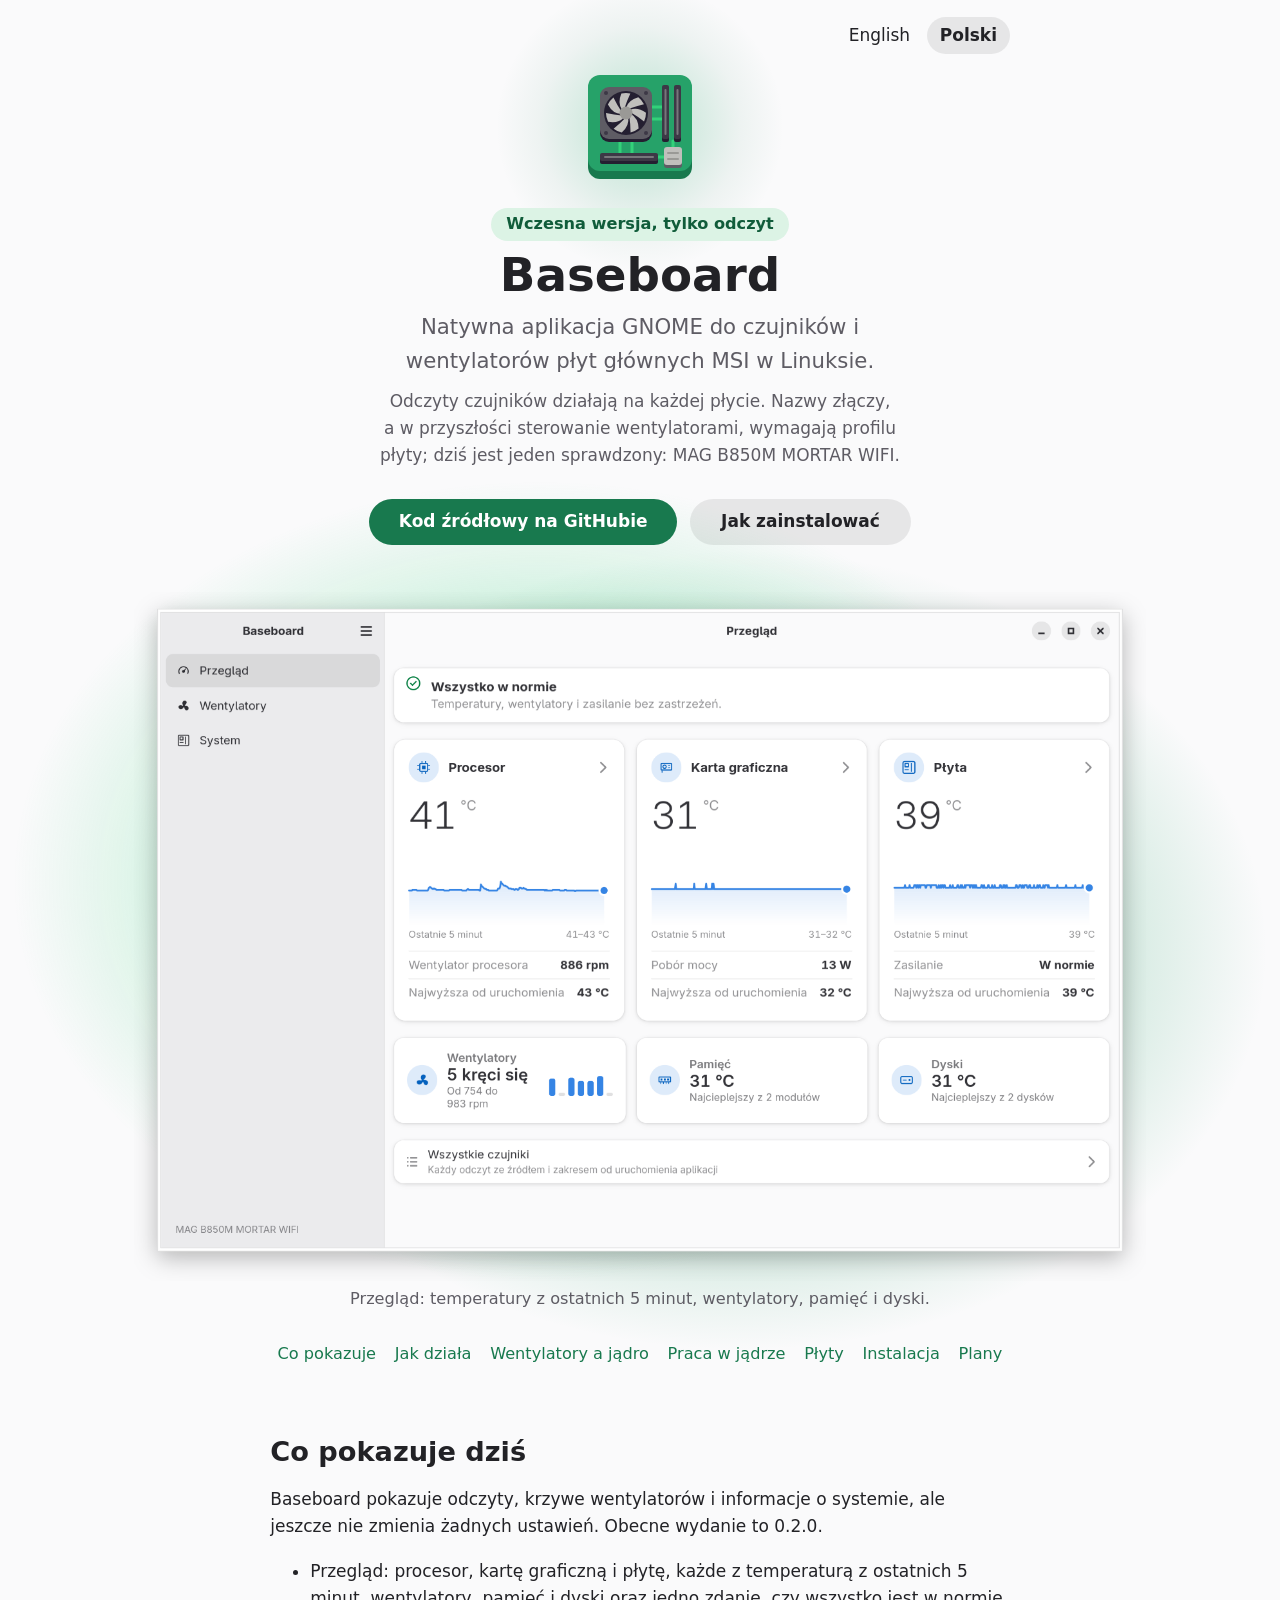
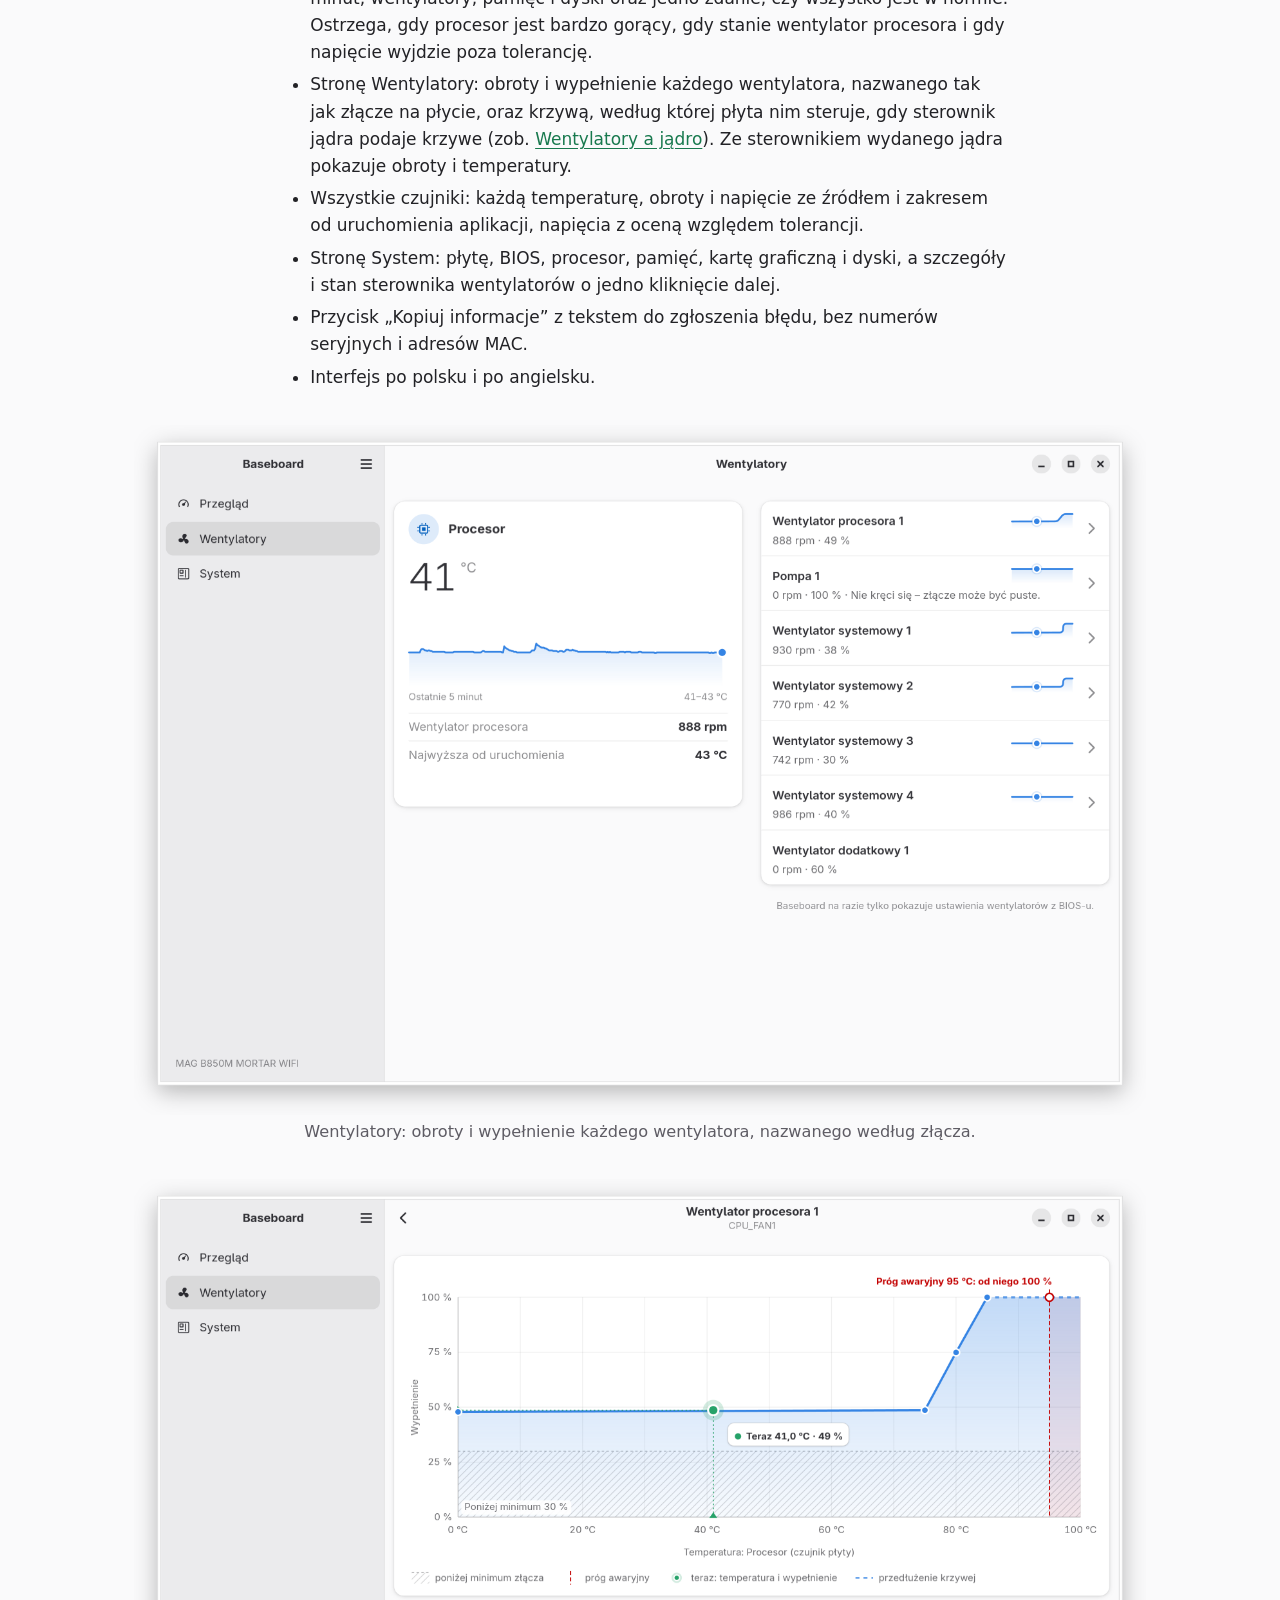
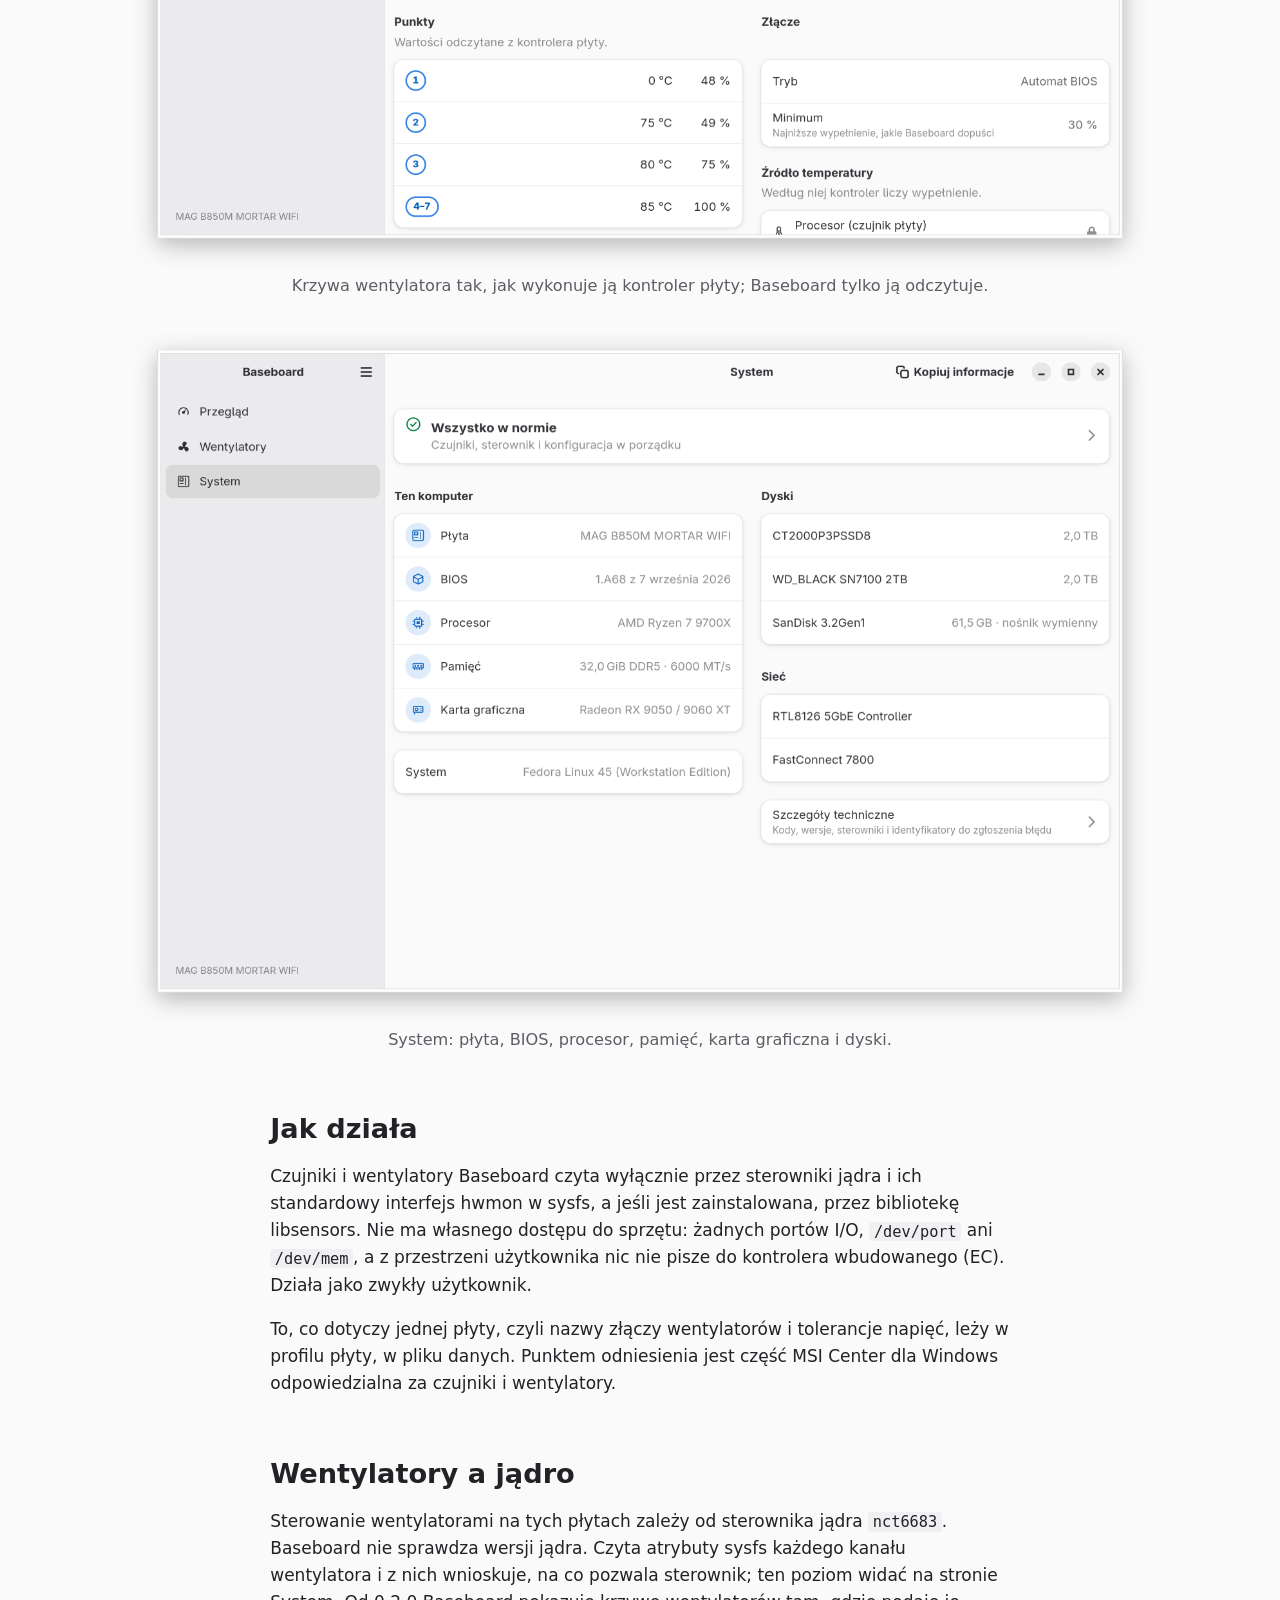
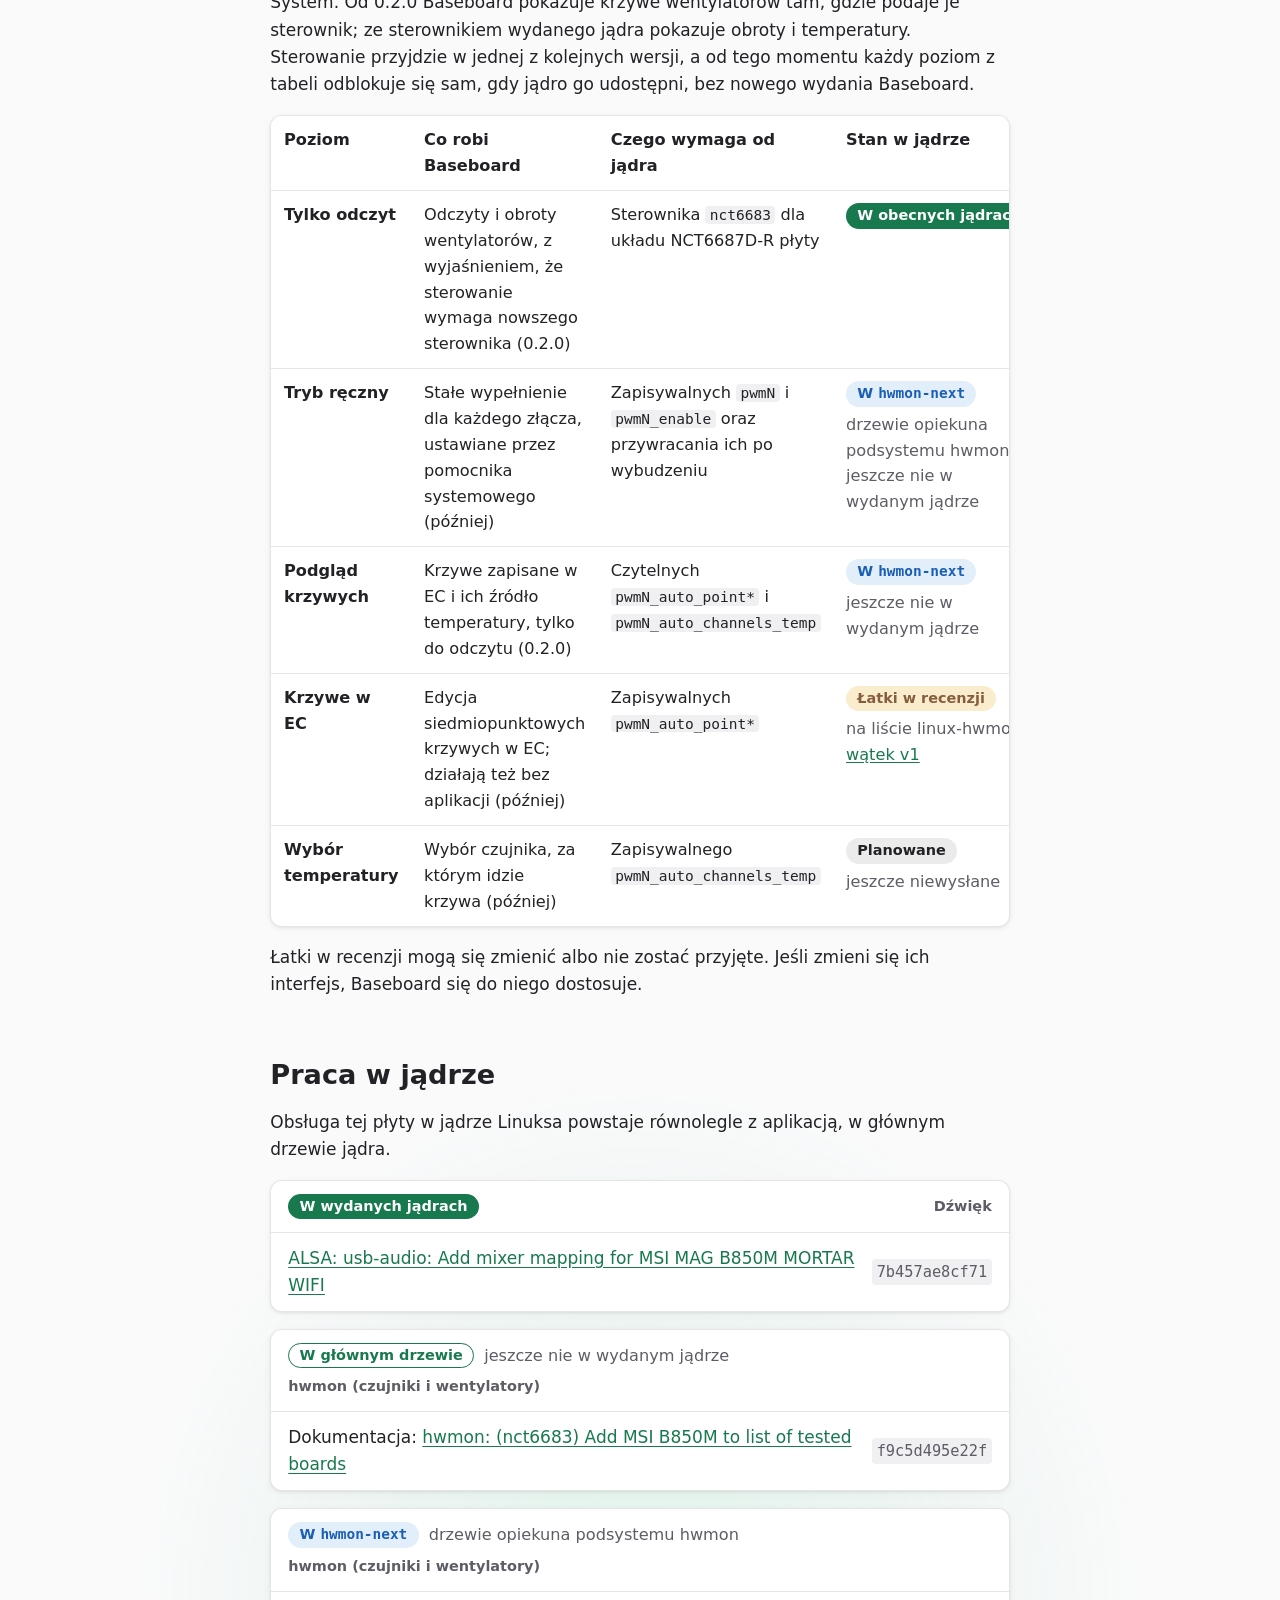
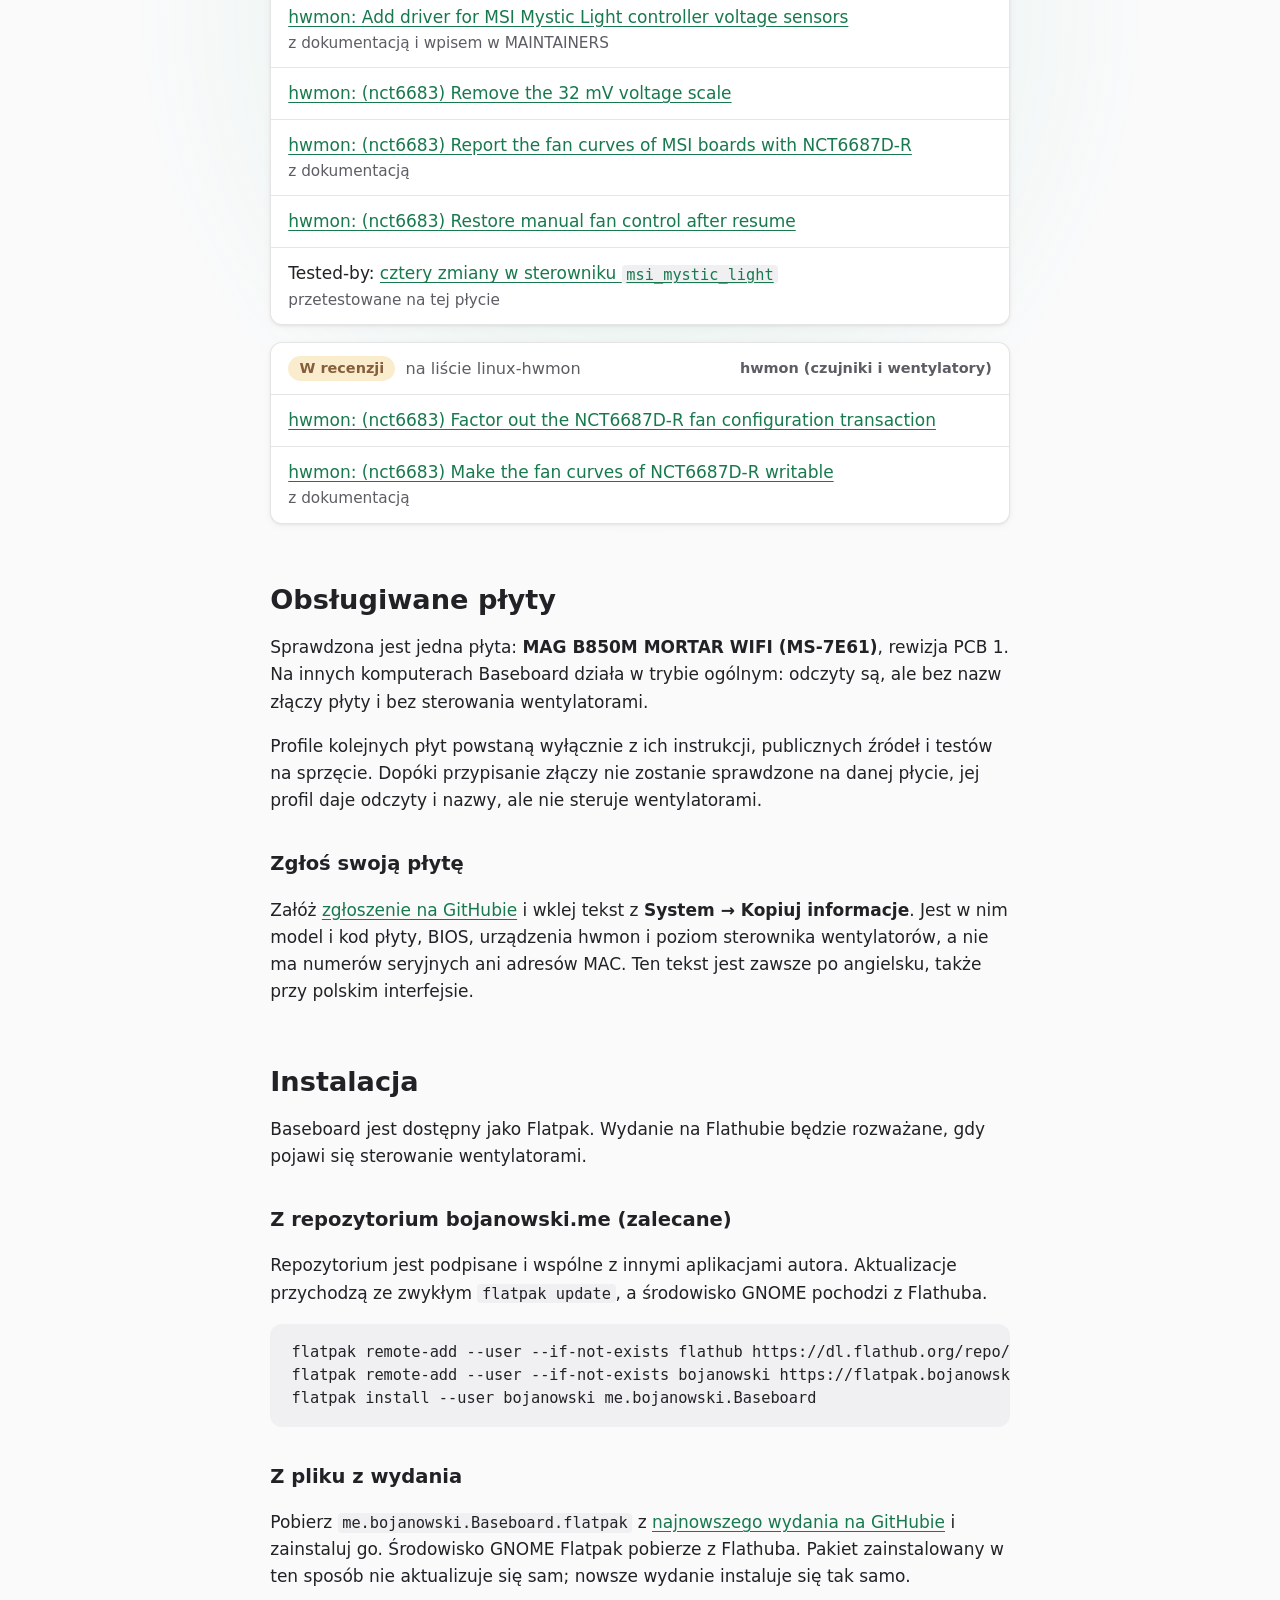
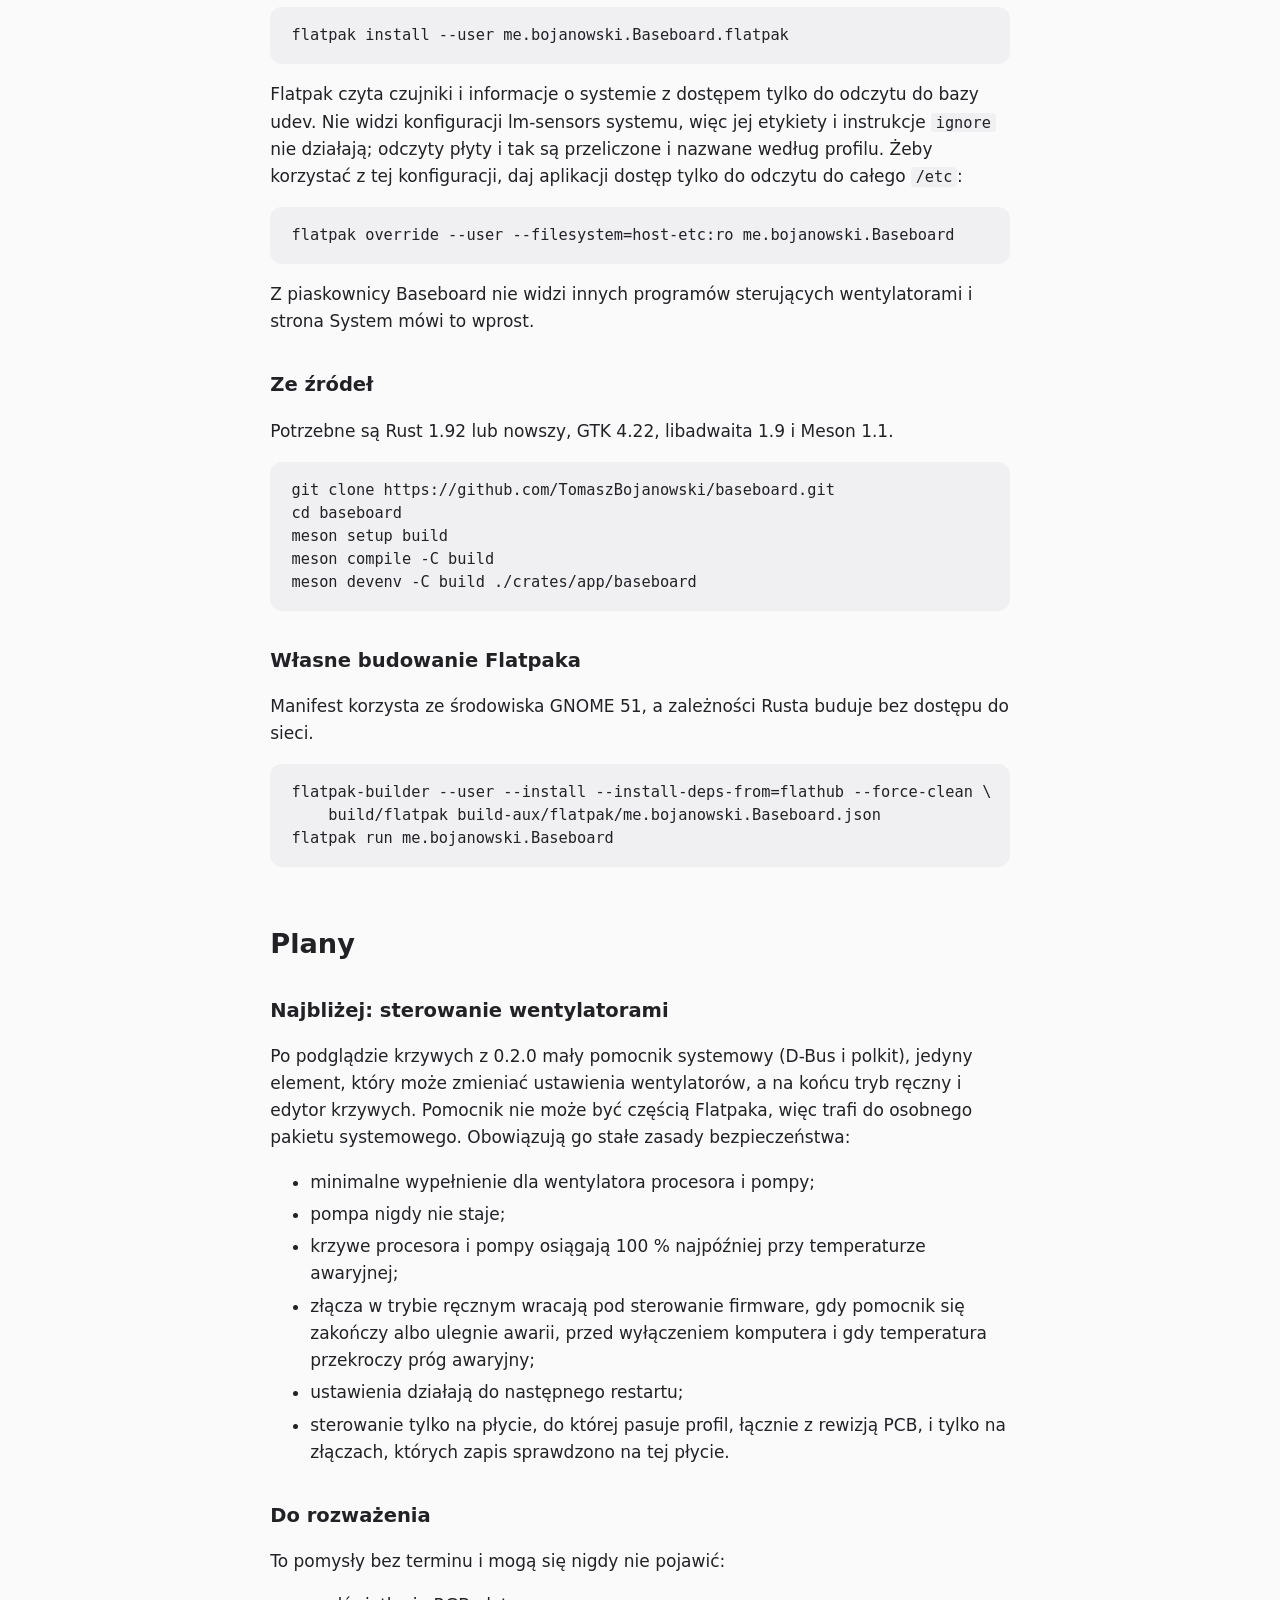
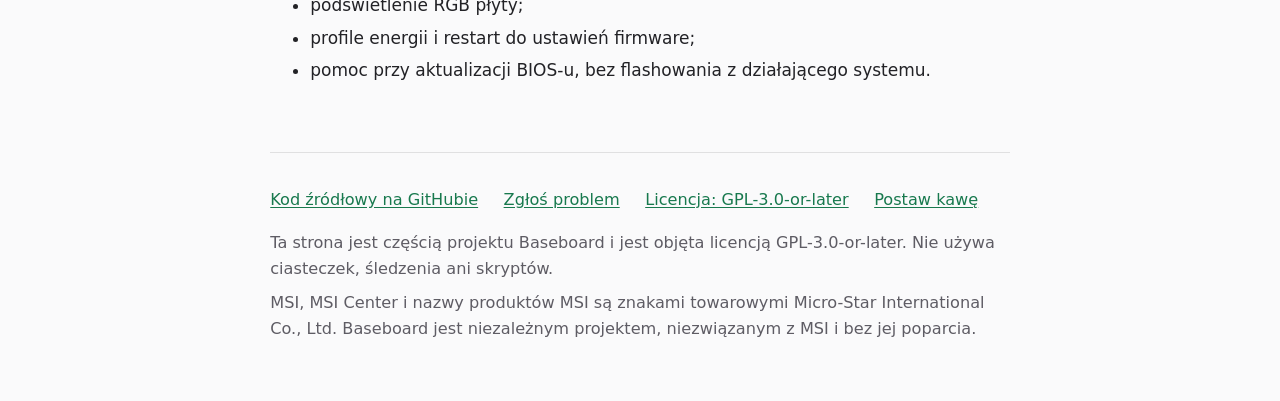
==== website/pl/index.html @ 975456ac "Add the screenshots of 0.2.0 and describe 0.2.0 on the website The screenshots of 0.2.0 (D70) are of" ====
<!DOCTYPE html>
<!-- SPDX-License-Identifier: GPL-3.0-or-later -->
<html lang="pl">
<head>
<meta charset="utf-8">
<meta name="viewport" content="width=device-width, initial-scale=1">
<title>Baseboard: czujniki i wentylatory płyt głównych MSI w Linuksie</title>
<meta name="description" content="Natywna aplikacja GNOME do czujników i wentylatorów płyt głównych MSI w Linuksie. Wczesna wersja, tylko odczyt.">
<meta property="og:type" content="website">
<meta property="og:url" content="https://baseboard.bojanowski.me/pl/">
<meta property="og:title" content="Baseboard: czujniki i wentylatory płyt głównych MSI w Linuksie">
<meta property="og:description" content="Natywna aplikacja GNOME do czujników i wentylatorów płyt głównych MSI w Linuksie. Wczesna wersja, tylko odczyt.">
<meta property="og:image" content="https://baseboard.bojanowski.me/screenshots/0.2.0/overview-pl.png">
<meta property="og:image:width" content="1572">
<meta property="og:image:height" content="1072">
<meta property="og:image:alt" content="Strona Przegląd: na górze „Wszystko w normie”; karty procesora, karty graficznej i płyty, każda z temperaturą, linią ostatnich 5 minut i najwyższą wartością od uruchomienia; kafelki wentylatorów, pamięci i dysków.">
<meta property="og:locale" content="pl_PL">
<meta property="og:locale:alternate" content="en_US">
<meta name="color-scheme" content="light dark">
<meta name="theme-color" content="#fafafb" media="(prefers-color-scheme: light)">
<meta name="theme-color" content="#222226" media="(prefers-color-scheme: dark)">
<link rel="canonical" href="https://baseboard.bojanowski.me/pl/">
<link rel="alternate" hreflang="en" href="https://baseboard.bojanowski.me/">
<link rel="alternate" hreflang="pl" href="https://baseboard.bojanowski.me/pl/">
<link rel="alternate" hreflang="x-default" href="https://baseboard.bojanowski.me/">
<link rel="icon" href="../icon.svg" type="image/svg+xml">
<link rel="stylesheet" href="../style.css">
</head>
<body>
<a class="skip" href="#main">Przejdź do treści</a>

<header class="hero">
<div class="wrap">
<div class="top">
<nav class="lang" aria-label="Język">
<a href="../" hreflang="en" lang="en">English</a>
<a href="./" hreflang="pl" lang="pl" aria-current="page">Polski</a>
</nav>
</div>
<div class="intro">
<div class="icon"><img src="../icon.svg" alt="" width="128" height="128"></div>
<p class="badge">Wczesna wersja, tylko odczyt</p>
<h1>Baseboard</h1>
<p class="lead">Natywna aplikacja GNOME do czujników i wentylatorów płyt głównych MSI w Linuksie.</p>
<p class="lead-note">Odczyty czujników działają na każdej płycie. Nazwy złączy, a w przyszłości sterowanie wentylatorami, wymagają profilu płyty; dziś jest jeden sprawdzony: MAG B850M MORTAR WIFI.</p>
<div class="actions">
<a class="button primary" href="https://github.com/TomaszBojanowski/baseboard" hreflang="en">Kod źródłowy na GitHubie</a>
<a class="button" href="#instalacja">Jak zainstalować</a>
</div>
</div>
</div>

<figure class="shot">
<picture>
<source srcset="../screenshots/0.2.0/overview-dark-pl.png" media="(prefers-color-scheme: dark)">
<img src="../screenshots/0.2.0/overview-pl.png" width="1572" height="1072" alt="Strona Przegląd: na górze „Wszystko w normie”; karty procesora, karty graficznej i płyty, każda z temperaturą, linią ostatnich 5 minut i najwyższą wartością od uruchomienia; kafelki wentylatorów, pamięci i dysków oraz wiersz, który otwiera wszystkie czujniki.">
</picture>
<figcaption>Przegląd: temperatury z ostatnich 5 minut, wentylatory, pamięć i dyski.</figcaption>
</figure>

<div class="wrap">
<nav class="toc" aria-label="Spis treści">
<ul>
<li><a href="#dzis">Co pokazuje</a></li>
<li><a href="#jak">Jak działa</a></li>
<li><a href="#jadro">Wentylatory a jądro</a></li>
<li><a href="#praca-w-jadrze">Praca w jądrze</a></li>
<li><a href="#plyty">Płyty</a></li>
<li><a href="#instalacja">Instalacja</a></li>
<li><a href="#plany">Plany</a></li>
</ul>
</nav>
</div>
</header>

<div class="wrap">
<main id="main">
<section id="dzis" aria-labelledby="dzis-tytul">
<h2 id="dzis-tytul">Co pokazuje dziś</h2>
<p>Baseboard pokazuje odczyty, krzywe wentylatorów i informacje o systemie, ale jeszcze nie zmienia żadnych ustawień. Obecne wydanie to 0.2.0.</p>
<ul>
<li>Przegląd: procesor, kartę graficzną i płytę, każde z temperaturą z ostatnich 5 minut, wentylatory, pamięć i dyski oraz jedno zdanie, czy wszystko jest w normie. Ostrzega, gdy procesor jest bardzo gorący, gdy stanie wentylator procesora i gdy napięcie wyjdzie poza tolerancję.</li>
<li>Stronę Wentylatory: obroty i wypełnienie każdego wentylatora, nazwanego tak jak złącze na płycie, oraz krzywą, według której płyta nim steruje, gdy sterownik jądra podaje krzywe (zob. <a href="#jadro">Wentylatory a jądro</a>). Ze sterownikiem wydanego jądra pokazuje obroty i temperatury.</li>
<li>Wszystkie czujniki: każdą temperaturę, obroty i napięcie ze źródłem i zakresem od uruchomienia aplikacji, napięcia z oceną względem tolerancji.</li>
<li>Stronę System: płytę, BIOS, procesor, pamięć, kartę graficzną i dyski, a szczegóły i stan sterownika wentylatorów o jedno kliknięcie dalej.</li>
<li>Przycisk „Kopiuj informacje” z tekstem do zgłoszenia błędu, bez numerów seryjnych i adresów MAC.</li>
<li>Interfejs po polsku i po angielsku.</li>
</ul>

<figure class="wide">
<picture>
<source srcset="../screenshots/0.2.0/fans-dark-pl.png" media="(prefers-color-scheme: dark)">
<img src="../screenshots/0.2.0/fans-pl.png" width="1572" height="1072" loading="lazy" alt="Strona Wentylatory: karta procesora z temperaturą i obrotami wentylatora procesora oraz lista wentylatorów nazwanych według złączy, z obrotami, wypełnieniem i małą krzywą tam, gdzie sterownik ją podaje.">
</picture>
<figcaption>Wentylatory: obroty i wypełnienie każdego wentylatora, nazwanego według złącza.</figcaption>
</figure>

<figure class="wide">
<picture>
<source srcset="../screenshots/0.2.0/fan-curve-dark-pl.png" media="(prefers-color-scheme: dark)">
<img src="../screenshots/0.2.0/fan-curve-pl.png" width="1572" height="1072" loading="lazy" alt="Krzywa wentylatora procesora: wypełnienie w zależności od temperatury procesora mierzonej przez płytę, z punktem, w którym wentylator pracuje teraz, progiem awaryjnym i punktami krzywej odczytanymi z kontrolera płyty.">
</picture>
<figcaption>Krzywa wentylatora tak, jak wykonuje ją kontroler płyty; Baseboard tylko ją odczytuje.</figcaption>
</figure>

<figure class="wide">
<picture>
<source srcset="../screenshots/0.2.0/system-dark-pl.png" media="(prefers-color-scheme: dark)">
<img src="../screenshots/0.2.0/system-pl.png" width="1572" height="1072" loading="lazy" alt="Strona System: na górze „Wszystko w normie”; płyta, BIOS z datą, procesor, pamięć i karta graficzna; dyski i karty sieciowe; system operacyjny oraz wiersz, który otwiera szczegóły techniczne.">
</picture>
<figcaption>System: płyta, BIOS, procesor, pamięć, karta graficzna i dyski.</figcaption>
</figure>
</section>

<section id="jak" aria-labelledby="jak-tytul">
<h2 id="jak-tytul">Jak działa</h2>
<p>Czujniki i wentylatory Baseboard czyta wyłącznie przez sterowniki jądra i ich standardowy interfejs hwmon w sysfs, a jeśli jest zainstalowana, przez bibliotekę libsensors. Nie ma własnego dostępu do sprzętu: żadnych portów I/O, <code>/dev/port</code> ani <code>/dev/mem</code>, a z przestrzeni użytkownika nic nie pisze do kontrolera wbudowanego (EC). Działa jako zwykły użytkownik.</p>
<p>To, co dotyczy jednej płyty, czyli nazwy złączy wentylatorów i tolerancje napięć, leży w profilu płyty, w pliku danych. Punktem odniesienia jest część MSI Center dla Windows odpowiedzialna za czujniki i wentylatory.</p>
</section>

<section id="jadro" aria-labelledby="jadro-tytul">
<h2 id="jadro-tytul">Wentylatory a jądro</h2>
<p>Sterowanie wentylatorami na tych płytach zależy od sterownika jądra <code>nct6683</code>. Baseboard nie sprawdza wersji jądra. Czyta atrybuty sysfs każdego kanału wentylatora i z nich wnioskuje, na co pozwala sterownik; ten poziom widać na stronie System. Od 0.2.0 Baseboard pokazuje krzywe wentylatorów tam, gdzie podaje je sterownik; ze sterownikiem wydanego jądra pokazuje obroty i temperatury. Sterowanie przyjdzie w jednej z kolejnych wersji, a od tego momentu każdy poziom z tabeli odblokuje się sam, gdy jądro go udostępni, bez nowego wydania Baseboard.</p>
<div class="table">
<table>
<thead>
<tr><th scope="col">Poziom</th><th scope="col">Co robi Baseboard</th><th scope="col">Czego wymaga od jądra</th><th scope="col">Stan w jądrze</th></tr>
</thead>
<tbody>
<tr><th scope="row">Tylko odczyt</th><td data-label="Co robi Baseboard">Odczyty i obroty wentylatorów, z wyjaśnieniem, że sterowanie wymaga nowszego sterownika (0.2.0)</td><td data-label="Czego wymaga od jądra">Sterownika <code>nct6683</code> dla układu NCT6687D-R płyty</td><td data-label="Stan w jądrze"><span class="pill pill-released">W obecnych jądrach</span></td></tr>
<tr><th scope="row">Tryb ręczny</th><td data-label="Co robi Baseboard">Stałe wypełnienie dla każdego złącza, ustawiane przez pomocnika systemowego (później)</td><td data-label="Czego wymaga od jądra">Zapisywalnych <code>pwmN</code> i <code>pwmN_enable</code> oraz przywracania ich po wybudzeniu</td><td data-label="Stan w jądrze"><span class="pill pill-next">W <code>hwmon-next</code></span><span class="vh">,</span> <span class="state-note">drzewie opiekuna podsystemu hwmon; jeszcze nie w wydanym jądrze</span></td></tr>
<tr><th scope="row">Podgląd krzywych</th><td data-label="Co robi Baseboard">Krzywe zapisane w EC i ich źródło temperatury, tylko do odczytu (0.2.0)</td><td data-label="Czego wymaga od jądra">Czytelnych <code>pwmN_auto_point*</code> i <code>pwmN_auto_channels_temp</code></td><td data-label="Stan w jądrze"><span class="pill pill-next">W <code>hwmon-next</code></span><span class="vh">;</span> <span class="state-note">jeszcze nie w wydanym jądrze</span></td></tr>
<tr><th scope="row">Krzywe w EC</th><td data-label="Co robi Baseboard">Edycja siedmiopunktowych krzywych w EC; działają też bez aplikacji (później)</td><td data-label="Czego wymaga od jądra">Zapisywalnych <code>pwmN_auto_point*</code></td><td data-label="Stan w jądrze"><span class="pill pill-review">Łatki w recenzji</span> <span class="state-note">na liście linux-hwmon: <a href="https://lore.kernel.org/linux-hwmon/20261109223442.509238-1-tomasz@bojanowski.me/" hreflang="en">wątek v1</a></span></td></tr>
<tr><th scope="row">Wybór temperatury</th><td data-label="Co robi Baseboard">Wybór czujnika, za którym idzie krzywa (później)</td><td data-label="Czego wymaga od jądra">Zapisywalnego <code>pwmN_auto_channels_temp</code></td><td data-label="Stan w jądrze"><span class="pill pill-planned">Planowane</span><span class="vh">,</span> <span class="state-note">jeszcze niewysłane</span></td></tr>
</tbody>
</table>
</div>
<p>Łatki w recenzji mogą się zmienić albo nie zostać przyjęte. Jeśli zmieni się ich interfejs, Baseboard się do niego dostosuje.</p>
</section>

<section id="praca-w-jadrze" class="work" aria-labelledby="praca-w-jadrze-tytul">
<h2 id="praca-w-jadrze-tytul">Praca w jądrze</h2>
<p>Obsługa tej płyty w jądrze Linuksa powstaje równolegle z aplikacją, w głównym drzewie jądra.</p>

<div class="card">
<div class="card-head">
<h3><span class="pill pill-released">W wydanych jądrach</span></h3>
<p class="subsys">Dźwięk</p>
</div>
<ul class="rows">
<li><span class="row-text"><a href="https://git.kernel.org/pub/scm/linux/kernel/git/torvalds/linux.git/commit/?id=7b457ae8cf711831f19d20963f5ed2fdf4842d3a" hreflang="en" lang="en">ALSA: usb-audio: Add mixer mapping for MSI MAG B850M MORTAR WIFI</a></span><code class="hash">7b457ae8cf71</code></li>
</ul>
</div>

<div class="card">
<div class="card-head">
<h3><span class="pill pill-mainline">W głównym drzewie</span><span class="vh">,</span> <span class="head-note">jeszcze nie w wydanym jądrze</span></h3>
<p class="subsys">hwmon (czujniki i wentylatory)</p>
</div>
<ul class="rows">
<li><span class="row-text">Dokumentacja: <a href="https://git.kernel.org/pub/scm/linux/kernel/git/torvalds/linux.git/commit/?id=f9c5d495e22f77c0455dacfca627e06219f05881" hreflang="en" lang="en">hwmon: (nct6683) Add MSI B850M to list of tested boards</a></span><code class="hash">f9c5d495e22f</code></li>
</ul>
</div>

<div class="card">
<div class="card-head">
<h3><span class="pill pill-next">W <code>hwmon-next</code></span><span class="vh">,</span> <span class="head-note">drzewie opiekuna podsystemu hwmon</span></h3>
<p class="subsys">hwmon (czujniki i wentylatory)</p>
</div>
<ul class="rows">
<li><span class="row-text"><a href="https://patch.msgid.link/20261107082821.8257-1-tomasz@bojanowski.me" hreflang="en" lang="en">hwmon: Add driver for MSI Mystic Light controller voltage sensors</a><span class="row-note">z dokumentacją i wpisem w MAINTAINERS</span></span></li>
<li><span class="row-text"><a href="https://patch.msgid.link/20261107150619.297999-1-tomasz@bojanowski.me" hreflang="en" lang="en">hwmon: (nct6683) Remove the 32 mV voltage scale</a></span></li>
<li><span class="row-text"><a href="https://patch.msgid.link/20261109015759.24284-1-tomasz@bojanowski.me" hreflang="en" lang="en">hwmon: (nct6683) Report the fan curves of MSI boards with NCT6687D-R</a><span class="row-note">z dokumentacją</span></span></li>
<li><span class="row-text"><a href="https://patch.msgid.link/20261109163328.61787-1-tomasz@bojanowski.me" hreflang="en" lang="en">hwmon: (nct6683) Restore manual fan control after resume</a></span></li>
<li><span class="row-text">Tested-by: <a href="https://patchwork.kernel.org/series/1205153/" hreflang="en">cztery zmiany w sterowniku <code>msi_mystic_light</code></a><span class="row-note">przetestowane na tej płycie</span></span></li>
</ul>
</div>

<div class="card">
<div class="card-head">
<h3><span class="pill pill-review">W recenzji</span> <span class="head-note">na liście linux-hwmon</span></h3>
<p class="subsys">hwmon (czujniki i wentylatory)</p>
</div>
<ul class="rows">
<li><span class="row-text"><a href="https://lore.kernel.org/linux-hwmon/20261109223442.509238-1-tomasz@bojanowski.me/" hreflang="en" lang="en">hwmon: (nct6683) Factor out the NCT6687D-R fan configuration transaction</a></span></li>
<li><span class="row-text"><a href="https://lore.kernel.org/linux-hwmon/20261109223442.509238-1-tomasz@bojanowski.me/" hreflang="en" lang="en">hwmon: (nct6683) Make the fan curves of NCT6687D-R writable</a><span class="row-note">z dokumentacją</span></span></li>
</ul>
</div>
</section>

<section id="plyty" aria-labelledby="plyty-tytul">
<h2 id="plyty-tytul">Obsługiwane płyty</h2>
<p>Sprawdzona jest jedna płyta: <strong>MAG B850M MORTAR WIFI (MS-7E61)</strong>, rewizja PCB 1. Na innych komputerach Baseboard działa w trybie ogólnym: odczyty są, ale bez nazw złączy płyty i bez sterowania wentylatorami.</p>
<p>Profile kolejnych płyt powstaną wyłącznie z ich instrukcji, publicznych źródeł i testów na sprzęcie. Dopóki przypisanie złączy nie zostanie sprawdzone na danej płycie, jej profil daje odczyty i nazwy, ale nie steruje wentylatorami.</p>
<h3>Zgłoś swoją płytę</h3>
<p>Załóż <a href="https://github.com/TomaszBojanowski/baseboard/issues" hreflang="en">zgłoszenie na GitHubie</a> i wklej tekst z <strong>System → Kopiuj informacje</strong>. Jest w nim model i kod płyty, BIOS, urządzenia hwmon i poziom sterownika wentylatorów, a nie ma numerów seryjnych ani adresów MAC. Ten tekst jest zawsze po angielsku, także przy polskim interfejsie.</p>
</section>

<section id="instalacja" aria-labelledby="instalacja-tytul">
<h2 id="instalacja-tytul">Instalacja</h2>
<p>Baseboard jest dostępny jako Flatpak. Wydanie na Flathubie będzie rozważane, gdy pojawi się sterowanie wentylatorami.</p>
<h3>Z repozytorium bojanowski.me (zalecane)</h3>
<p>Repozytorium jest podpisane i wspólne z innymi aplikacjami autora. Aktualizacje przychodzą ze zwykłym <code>flatpak update</code>, a środowisko GNOME pochodzi z Flathuba.</p>
<pre><code>flatpak remote-add --user --if-not-exists flathub https://dl.flathub.org/repo/flathub.flatpakrepo
flatpak remote-add --user --if-not-exists bojanowski https://flatpak.bojanowski.me/bojanowski.flatpakrepo
flatpak install --user bojanowski me.bojanowski.Baseboard</code></pre>
<h3>Z pliku z wydania</h3>
<p>Pobierz <code>me.bojanowski.Baseboard.flatpak</code> z <a href="https://github.com/TomaszBojanowski/baseboard/releases/latest" hreflang="en">najnowszego wydania na GitHubie</a> i zainstaluj go. Środowisko GNOME Flatpak pobierze z Flathuba. Pakiet zainstalowany w ten sposób nie aktualizuje się sam; nowsze wydanie instaluje się tak samo.</p>
<pre><code>flatpak install --user me.bojanowski.Baseboard.flatpak</code></pre>
<p>Flatpak czyta czujniki i informacje o systemie z dostępem tylko do odczytu do bazy udev. Nie widzi konfiguracji lm-sensors systemu, więc jej etykiety i instrukcje <code>ignore</code> nie działają; odczyty płyty i tak są przeliczone i nazwane według profilu. Żeby korzystać z tej konfiguracji, daj aplikacji dostęp tylko do odczytu do całego <code>/etc</code>:</p>
<pre><code>flatpak override --user --filesystem=host-etc:ro me.bojanowski.Baseboard</code></pre>
<p>Z piaskownicy Baseboard nie widzi innych programów sterujących wentylatorami i strona System mówi to wprost.</p>
<h3>Ze źródeł</h3>
<p>Potrzebne są Rust 1.92 lub nowszy, GTK 4.22, libadwaita 1.9 i Meson 1.1.</p>
<pre><code>git clone https://github.com/TomaszBojanowski/baseboard.git
cd baseboard
meson setup build
meson compile -C build
meson devenv -C build ./crates/app/baseboard</code></pre>
<h3>Własne budowanie Flatpaka</h3>
<p>Manifest korzysta ze środowiska GNOME 51, a zależności Rusta buduje bez dostępu do sieci.</p>
<pre><code>flatpak-builder --user --install --install-deps-from=flathub --force-clean \
    build/flatpak build-aux/flatpak/me.bojanowski.Baseboard.json
flatpak run me.bojanowski.Baseboard</code></pre>
</section>

<section id="plany" aria-labelledby="plany-tytul">
<h2 id="plany-tytul">Plany</h2>
<h3>Najbliżej: sterowanie wentylatorami</h3>
<p>Po podglądzie krzywych z 0.2.0 mały pomocnik systemowy (D-Bus i polkit), jedyny element, który może zmieniać ustawienia wentylatorów, a na końcu tryb ręczny i edytor krzywych. Pomocnik nie może być częścią Flatpaka, więc trafi do osobnego pakietu systemowego. Obowiązują go stałe zasady bezpieczeństwa:</p>
<ul>
<li>minimalne wypełnienie dla wentylatora procesora i pompy;</li>
<li>pompa nigdy nie staje;</li>
<li>krzywe procesora i pompy osiągają 100 % najpóźniej przy temperaturze awaryjnej;</li>
<li>złącza w trybie ręcznym wracają pod sterowanie firmware, gdy pomocnik się zakończy albo ulegnie awarii, przed wyłączeniem komputera i gdy temperatura przekroczy próg awaryjny;</li>
<li>ustawienia działają do następnego restartu;</li>
<li>sterowanie tylko na płycie, do której pasuje profil, łącznie z rewizją PCB, i tylko na złączach, których zapis sprawdzono na tej płycie.</li>
</ul>
<h3>Do rozważenia</h3>
<p>To pomysły bez terminu i mogą się nigdy nie pojawić:</p>
<ul>
<li>podświetlenie RGB płyty;</li>
<li>profile energii i restart do ustawień firmware;</li>
<li>pomoc przy aktualizacji BIOS-u, bez flashowania z działającego systemu.</li>
</ul>
</section>
</main>

<footer>
<ul>
<li><a href="https://github.com/TomaszBojanowski/baseboard" hreflang="en">Kod źródłowy na GitHubie</a></li>
<li><a href="https://github.com/TomaszBojanowski/baseboard/issues" hreflang="en">Zgłoś problem</a></li>
<li><a href="https://github.com/TomaszBojanowski/baseboard/blob/main/LICENSE" hreflang="en">Licencja: GPL-3.0-or-later</a></li>
<li><a href="https://buymeacoffee.com/sojer2005" hreflang="en">Postaw kawę</a></li>
</ul>
<p>Ta strona jest częścią projektu Baseboard i jest objęta licencją GPL-3.0-or-later. Nie używa ciasteczek, śledzenia ani skryptów.</p>
<p>MSI, MSI Center i nazwy produktów MSI są znakami towarowymi Micro-Star International Co., Ltd. Baseboard jest niezależnym projektem, niezwiązanym z MSI i bez jej poparcia.</p>
</footer>
</div>
</body>
</html>
---- website/style.css ----
/* SPDX-License-Identifier: GPL-3.0-or-later */
/* Baseboard website: one column, GNOME colours, light and dark from the
   system setting, no web fonts and no scripts. */

:root {
    color-scheme: light dark;
    --bg: #fafafb;
    --card: #ffffff;
    --border: rgb(0 0 6 / 0.1);
    --text: #222226;
    --muted: #5e5c64;
    --accent: #18794e;
    --accent-bg: #18794e;
    --accent-bg-hover: #146b45;
    --button: rgb(0 0 6 / 0.08);
    --button-hover: rgb(0 0 6 / 0.14);
    --badge-bg: #dcf3e5;
    --badge-fg: #105c3a;
    --code: #f0f0f3;
    /* Cards and boxed lists, as in libadwaita. */
    --shadow: 0 1px 3px rgb(0 0 6 / 0.07), 0 2px 8px rgb(0 0 6 / 0.04);
    /* State pills: GNOME Blue 3 at 14 % on the card with Blue 5, and
       Yellow 5 at 20 % on the card with Brown 4. */
    --pill-blue-bg: #e3eefb;
    --pill-blue-fg: #1a5fb4;
    --pill-amber-bg: #faedce;
    --pill-amber-fg: #865e3c;
    /* Strength of the green glow behind the icon and the screenshot. */
    --glow: 0.3;
    font-family: "Adwaita Sans", Cantarell, system-ui, -apple-system, "Segoe UI", sans-serif;
    font-size: 106.25%;
    line-height: 1.6;
}

@media (prefers-color-scheme: dark) {
    :root {
        --bg: #222226;
        --card: #2e2e33;
        --border: rgb(255 255 255 / 0.12);
        --text: #ffffff;
        --muted: #c0bfbc;
        --accent: #57e389;
        --accent-bg: #18794e;
        --accent-bg-hover: #1b8253;
        --button: rgb(255 255 255 / 0.1);
        --button-hover: rgb(255 255 255 / 0.15);
        --badge-bg: #1e3a2b;
        --badge-fg: #8ff0a4;
        --code: #2a2a2f;
        --shadow: 0 1px 3px rgb(0 0 6 / 0.35);
        /* Blue 3 at 25 % with Blue 1, Yellow 5 at 20 % with Yellow 4. */
        --pill-blue-bg: #30445f;
        --pill-blue-fg: #99c1f1;
        --pill-amber-bg: #53462b;
        --pill-amber-fg: #f5c211;
        --glow: 0.55;
    }
}

@media (prefers-reduced-motion: no-preference) {
    html {
        scroll-behavior: smooth;
    }

    .button {
        transition: background-color 150ms ease-out;
    }
}

* {
    box-sizing: border-box;
}

body {
    margin: 0;
    background: var(--bg);
    color: var(--text);
}

a {
    color: var(--accent);
    text-underline-offset: 0.15em;
}

a:hover {
    text-decoration-thickness: 2px;
}

:focus-visible {
    outline: 3px solid var(--accent);
    outline-offset: 2px;
    border-radius: 4px;
}

.skip {
    position: absolute;
    left: 1rem;
    top: -4rem;
    z-index: 1;
    padding: 0.5rem 1rem;
    background: var(--card);
    border-radius: 8px;
}

.skip:focus {
    top: 1rem;
}

.wrap {
    max-width: 46rem;
    margin: 0 auto;
    padding: 0 1.25rem;
}

/* Top of the page */

.hero {
    /* The glow may reach past the sides of the screen; clip it there
       without making the page scroll sideways. The glow sits below all
       content of this stacking context, including the badge and buttons. */
    overflow-x: clip;
    isolation: isolate;
    padding-bottom: 0.5rem;
}

.top {
    display: flex;
    justify-content: flex-end;
    padding-top: 1rem;
}

.lang {
    display: flex;
    gap: 0.25rem;
}

.lang a {
    padding: 0.3rem 0.75rem;
    border-radius: 999px;
    text-decoration: none;
    color: var(--text);
}

.lang a:hover {
    background: var(--button);
}

.lang a[aria-current="page"] {
    background: var(--button);
    font-weight: 600;
}

.intro {
    text-align: center;
    padding-top: 0.5rem;
}

.icon {
    position: relative;
    width: 128px;
    margin: 0 auto;
}

.icon img {
    display: block;
    width: 128px;
    height: 128px;
}

/* Soft glow in the greens of the icon, fading into the page. */
.icon::before {
    content: "";
    position: absolute;
    inset: -80px;
    z-index: -1;
    background: radial-gradient(closest-side,
        rgb(51 209 122 / var(--glow)) 0%,
        rgb(38 162 105 / calc(var(--glow) * 0.55)) 40%,
        rgb(24 121 78 / calc(var(--glow) * 0.18)) 70%,
        rgb(24 121 78 / 0) 100%);
    pointer-events: none;
}

.badge {
    display: inline-block;
    margin: 1rem 0 0;
    padding: 0.2rem 0.9rem;
    border-radius: 999px;
    background: var(--badge-bg);
    color: var(--badge-fg);
    font-size: 0.95rem;
    font-weight: 700;
}

h1 {
    font-size: 2.75rem;
    line-height: 1.15;
    margin: 0.5rem 0 0.4rem;
}

.lead {
    font-size: 1.25rem;
    color: var(--muted);
    margin: 0 auto;
    max-width: 44rem;
    text-wrap: balance;
}

/* Under the lead: which boards the app knows. */
.lead-note {
    color: var(--muted);
    margin: 0.6rem auto 0;
    max-width: 40rem;
    text-wrap: balance;
}

.actions {
    display: flex;
    flex-wrap: wrap;
    justify-content: center;
    gap: 0.75rem;
    margin-top: 1.75rem;
}

/* Pill buttons as in libadwaita; the main one in the accent colour. */
.button {
    display: inline-block;
    min-width: 13rem;
    padding: 0.65rem 1.75rem;
    border-radius: 999px;
    background: var(--button);
    color: var(--text);
    font-weight: 700;
    line-height: 1.4;
    text-align: center;
    text-decoration: none;
}

.button:hover {
    background: var(--button-hover);
}

.button.primary {
    background: var(--accent-bg);
    color: #ffffff;
}

.button.primary:hover {
    background: var(--accent-bg-hover);
}

.button:focus-visible {
    border-radius: 999px;
}

/* The large screenshot under the buttons, wider than the text column and
   as wide as the System screenshot further down. */
.shot {
    max-width: calc(59.5rem + 2.5rem);
    margin: 2.75rem auto 0;
    padding: 0 1.25rem;
}

.shot picture {
    position: relative;
    display: block;
}

/* Two glows that fit inside their box and fade out before its edges:
   the lighter green of the icon at the top left, the darker at the
   bottom right. */
.shot picture::before {
    content: "";
    position: absolute;
    inset: -16% -12% -10%;
    z-index: -1;
    background:
        radial-gradient(closest-side at 42% 46%,
            rgb(51 209 122 / var(--glow)) 0%,
            rgb(51 209 122 / var(--glow)) 55%,
            rgb(51 209 122 / calc(var(--glow) * 0.45)) 78%,
            rgb(51 209 122 / 0) 100%),
        radial-gradient(closest-side at 58% 54%,
            rgb(38 162 105 / var(--glow)) 0%,
            rgb(38 162 105 / var(--glow)) 55%,
            rgb(38 162 105 / calc(var(--glow) * 0.45)) 78%,
            rgb(38 162 105 / 0) 100%);
    pointer-events: none;
}

.toc ul {
    list-style: none;
    display: flex;
    flex-wrap: wrap;
    justify-content: center;
    gap: 0.2rem 1.1rem;
    padding: 0;
    margin: 1.75rem 0 0;
    font-size: 0.95rem;
}

.toc a {
    text-decoration: none;
}

.toc a:hover {
    text-decoration: underline;
}

/* Sections */

h2 {
    font-size: 1.6rem;
    line-height: 1.25;
    margin: 3.5rem 0 1rem;
}

h3 {
    font-size: 1.15rem;
    margin: 2rem 0 0.5rem;
}

/* Text for screen readers only, such as the punctuation between a state
   pill and the words after it. */
.vh {
    position: absolute;
    width: 1px;
    height: 1px;
    overflow: hidden;
    clip-path: inset(50%);
    white-space: nowrap;
}

/* State pills. The text always names the state in full, so the colour
   only repeats it. */
.pill {
    display: inline-block;
    padding: 0.05rem 0.6rem;
    border: 1.5px solid transparent;
    border-radius: 999px;
    font-size: 0.85rem;
    font-weight: 700;
    line-height: 1.5;
    white-space: nowrap;
}

.pill code {
    padding: 0;
    background: none;
    color: inherit;
    font-size: 1em;
}

.pill-released {
    background: var(--accent-bg);
    color: #ffffff;
}

.pill-mainline {
    border-color: var(--accent);
    color: var(--accent);
}

.pill-next {
    background: var(--pill-blue-bg);
    color: var(--pill-blue-fg);
}

.pill-review {
    background: var(--pill-amber-bg);
    color: var(--pill-amber-fg);
}

.pill-planned {
    background: var(--button);
    color: var(--text);
}

.state-note {
    display: block;
    margin-top: 0.3rem;
    color: var(--muted);
}

/* Kernel work: a faint glow behind the section, well under half of the one
   at the top of the page, and one card (boxed list) per state. */
.work {
    position: relative;
    isolation: isolate;
}

.work::before {
    content: "";
    position: absolute;
    inset: 1rem 0 -1rem;
    z-index: -1;
    background: radial-gradient(closest-side,
        rgb(51 209 122 / calc(var(--glow) * 0.4)) 0%,
        rgb(38 162 105 / calc(var(--glow) * 0.2)) 55%,
        rgb(24 121 78 / 0) 100%);
    pointer-events: none;
}

@media (min-width: 64rem) {
    .work::before {
        inset: 1rem -8rem -1rem;
    }
}

.card {
    margin: 1rem 0;
}

.card-head {
    display: flex;
    flex-wrap: wrap;
    align-items: center;
    justify-content: space-between;
    gap: 0.4rem 1rem;
    padding: 0.75rem 1rem;
    border-bottom: 1px solid var(--border);
}

.card-head h3 {
    display: flex;
    flex-wrap: wrap;
    align-items: center;
    gap: 0.3rem 0.6rem;
    margin: 0;
    font-size: 1rem;
    font-weight: 400;
}

.head-note {
    color: var(--muted);
    font-size: 0.95rem;
}

.subsys {
    margin: 0;
    color: var(--muted);
    font-size: 0.85rem;
    font-weight: 600;
}

.rows {
    list-style: none;
    margin: 0;
    padding: 0;
}

.rows li {
    display: flex;
    align-items: center;
    gap: 0.3rem 1rem;
    margin: 0;
    padding: 0.7rem 1rem;
}

.rows li + li {
    margin-top: 0;
    border-top: 1px solid var(--border);
}

.row-text {
    flex: 1;
    min-width: 0;
}

.row-note {
    display: block;
    color: var(--muted);
    font-size: 0.9rem;
}

.hash {
    flex: none;
    color: var(--muted);
}

/* On a phone the hash goes under the title. */
@media (max-width: 40rem) {
    .rows li {
        flex-direction: column;
        align-items: flex-start;
    }
}

figure {
    margin: 2rem 0;
}

figure img {
    display: block;
    width: 100%;
    height: auto;
}

figcaption {
    text-align: center;
    color: var(--muted);
    font-size: 0.95rem;
    margin-top: 0.25rem;
}

@media (min-width: 64rem) {
    figure.wide {
        margin-left: -8rem;
        margin-right: -8rem;
    }
}

/* The table and the kernel work cards share one look. */
.table,
.card {
    border: 1px solid var(--border);
    border-radius: 12px;
    background: var(--card);
    box-shadow: var(--shadow);
}

.table {
    overflow-x: auto;
}

table {
    border-collapse: collapse;
    width: 100%;
    min-width: 40rem;
    font-size: 0.95rem;
}

th,
td {
    text-align: left;
    vertical-align: top;
    padding: 0.65rem 0.75rem;
    border-bottom: 1px solid var(--border);
}

tbody tr:last-child > * {
    border-bottom: none;
}

thead th {
    font-weight: 600;
}

tbody th {
    font-weight: 600;
}

/* On narrow screens each row becomes a card; the column names come from
   the data-label attribute of each cell. Below 48rem the four columns no
   longer fit without scrolling. */
@media (max-width: 48rem) {
    .table {
        overflow: visible;
        border: none;
        border-radius: 0;
        background: none;
        box-shadow: none;
    }

    table,
    tbody,
    tr,
    th,
    td {
        display: block;
        min-width: 0;
    }

    thead {
        position: absolute;
        width: 1px;
        height: 1px;
        overflow: hidden;
        clip-path: inset(50%);
        white-space: nowrap;
    }

    tbody tr {
        background: var(--card);
        border: 1px solid var(--border);
        border-radius: 12px;
        box-shadow: var(--shadow);
        margin-bottom: 0.75rem;
        padding: 0.4rem 0;
    }

    tbody th,
    td {
        border-bottom: none;
        padding: 0.3rem 1rem;
    }

    tbody th {
        font-size: 1.05rem;
    }

    td::before {
        content: attr(data-label);
        display: block;
        color: var(--muted);
        font-size: 0.85rem;
        font-weight: 600;
    }
}

.table,
pre {
    scrollbar-width: thin;
    scrollbar-color: var(--muted) transparent;
}

code,
pre {
    font-family: "Adwaita Mono", ui-monospace, "DejaVu Sans Mono", monospace;
    font-size: 0.9em;
}

code {
    background: var(--code);
    border-radius: 4px;
    padding: 0.05em 0.3em;
    white-space: nowrap;
}

pre {
    background: var(--code);
    border-radius: 12px;
    padding: 1rem 1.25rem;
    overflow-x: auto;
    line-height: 1.5;
}

pre code {
    background: none;
    padding: 0;
    font-size: 1em;
    white-space: inherit;
}

main li + li {
    margin-top: 0.3rem;
}

footer {
    margin-top: 4rem;
    padding: 2rem 0 3rem;
    border-top: 1px solid var(--border);
    color: var(--muted);
    font-size: 0.95rem;
}

footer ul {
    list-style: none;
    display: flex;
    flex-wrap: wrap;
    gap: 0.25rem 1.5rem;
    padding: 0;
    margin: 0 0 1rem;
}

footer p {
    margin: 0.5rem 0;
}
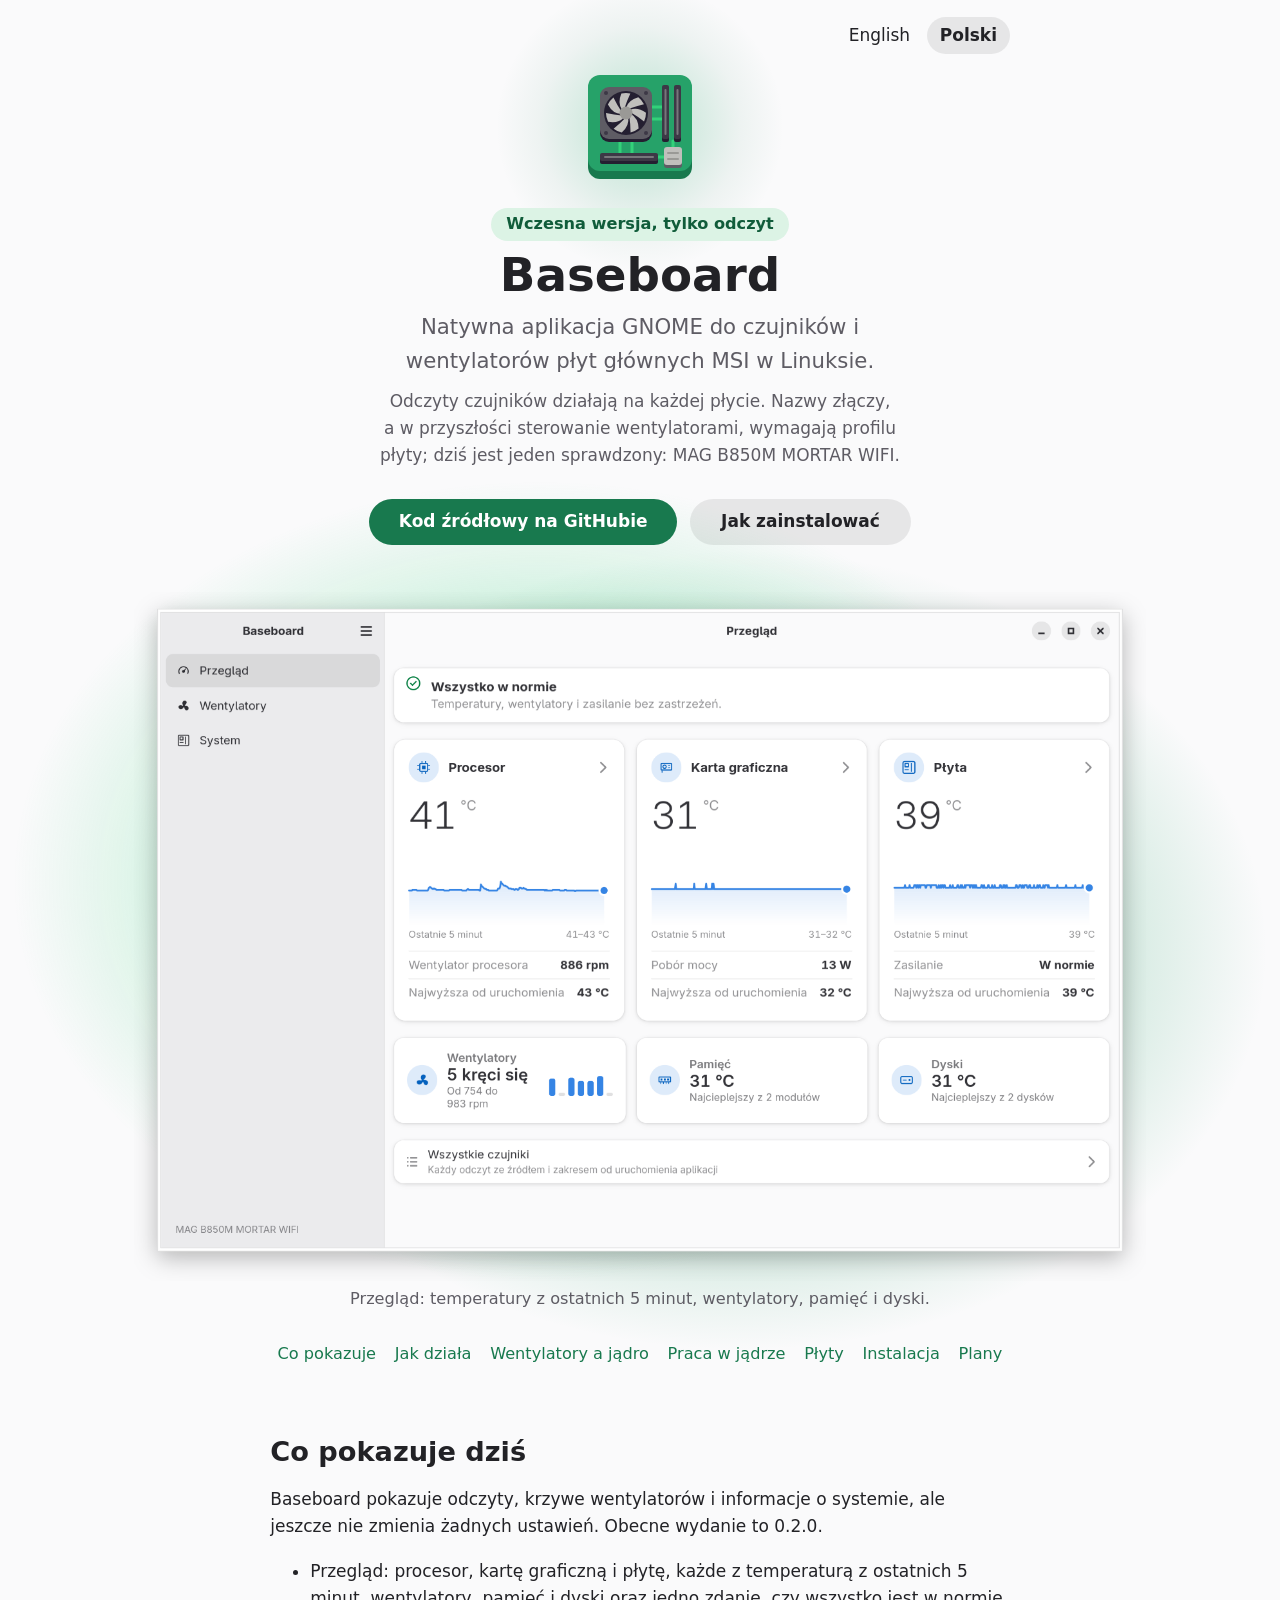
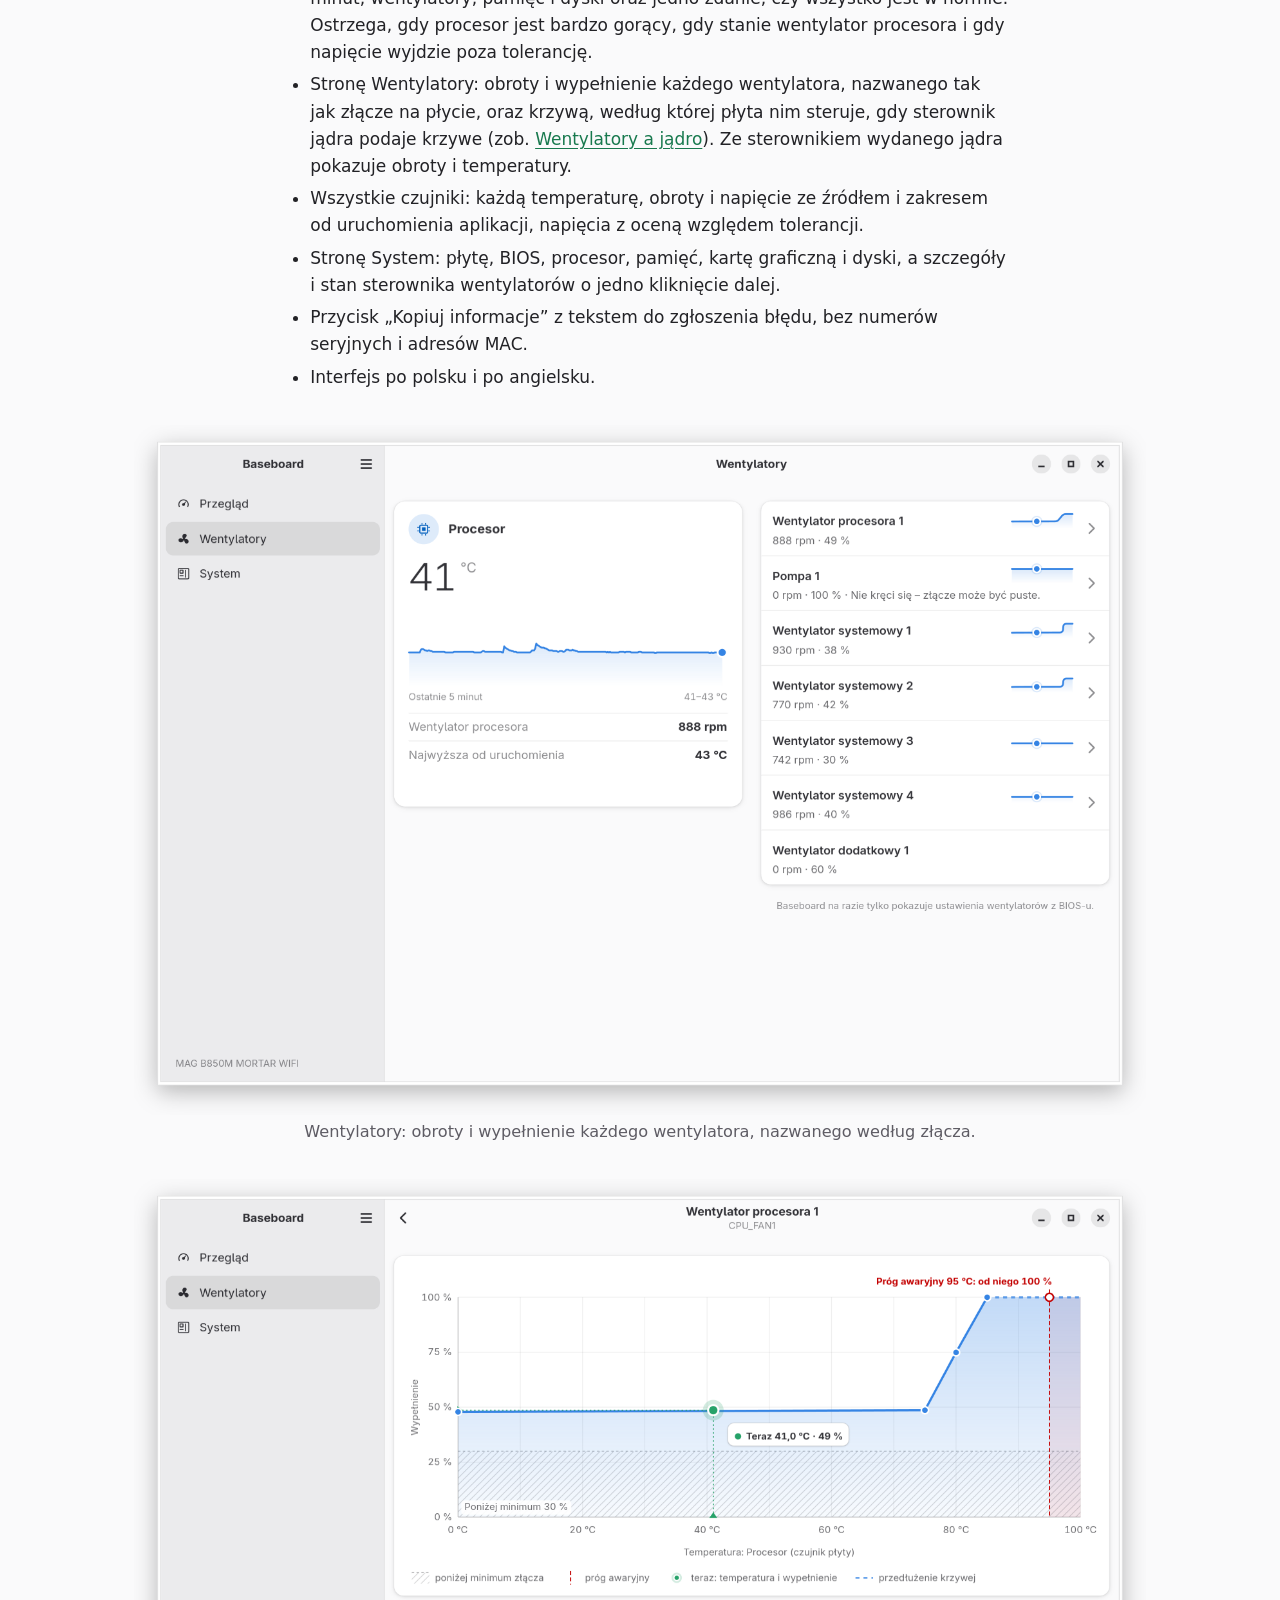
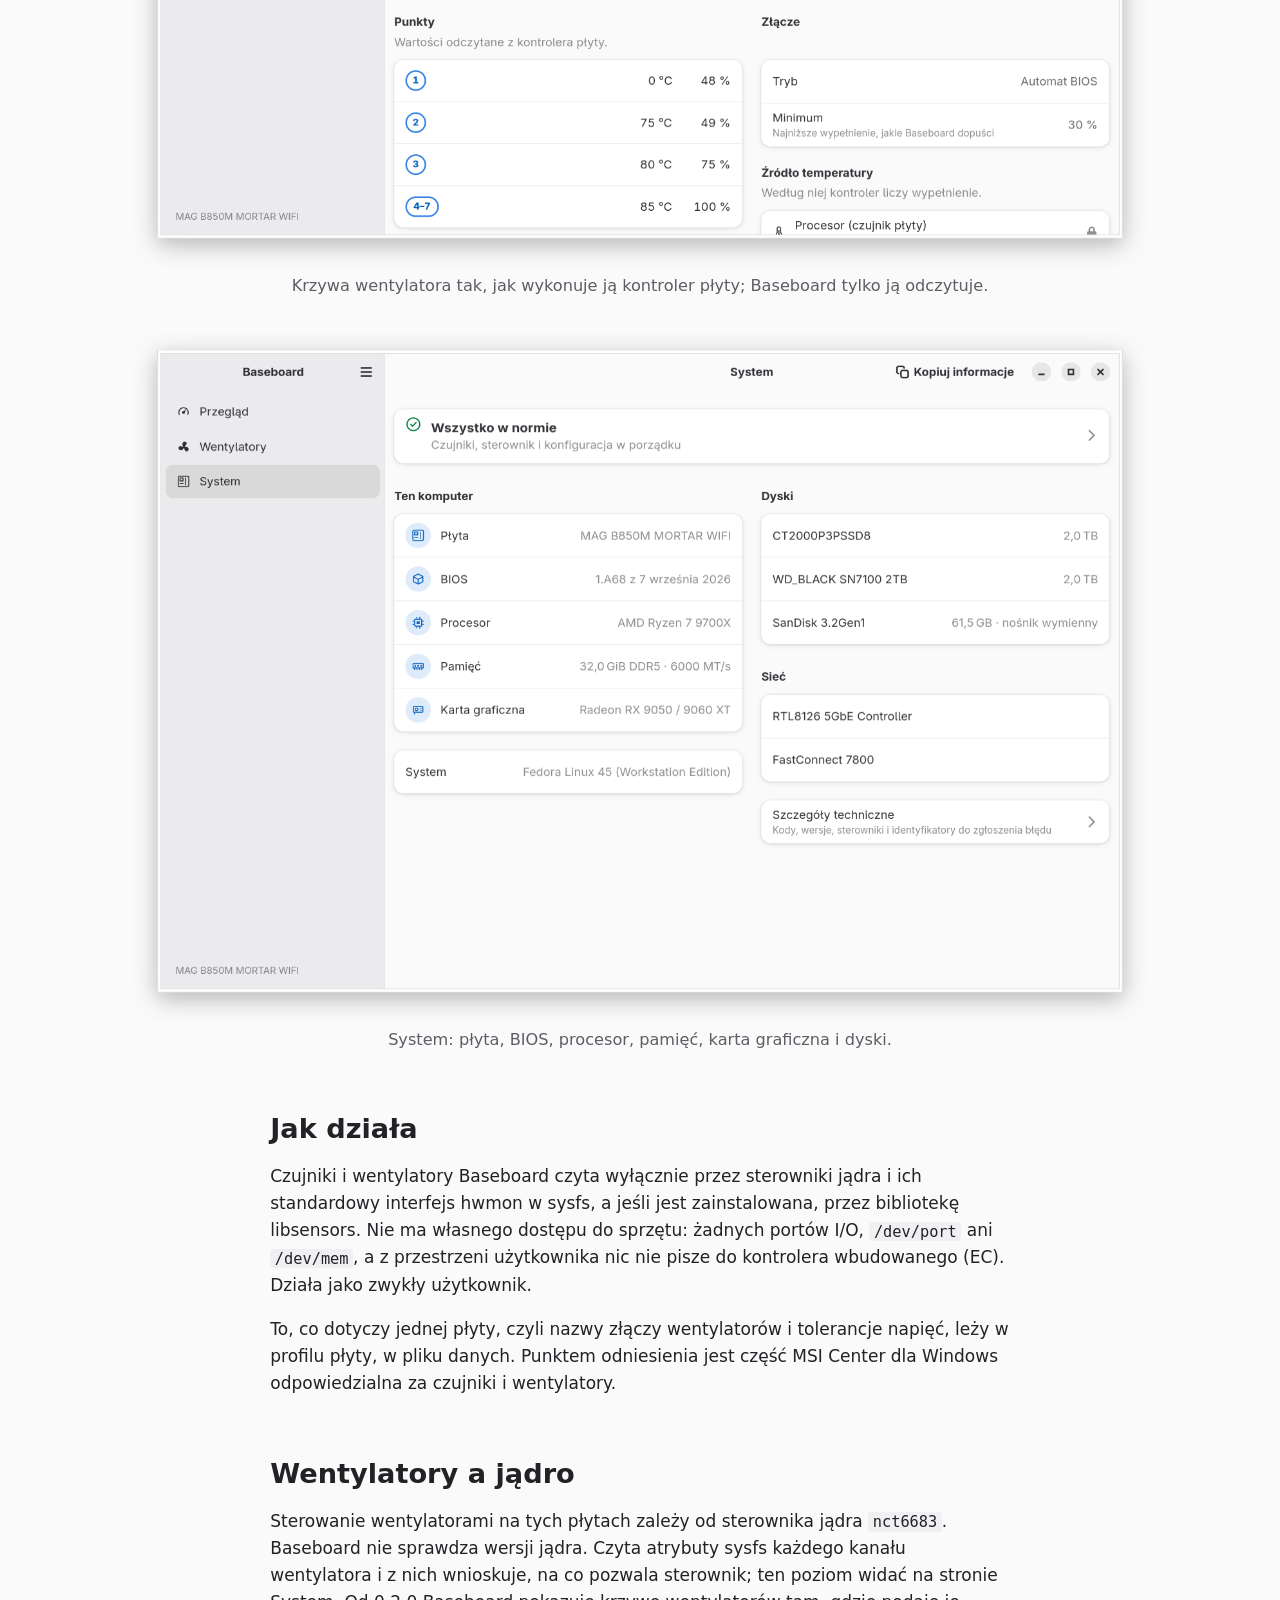
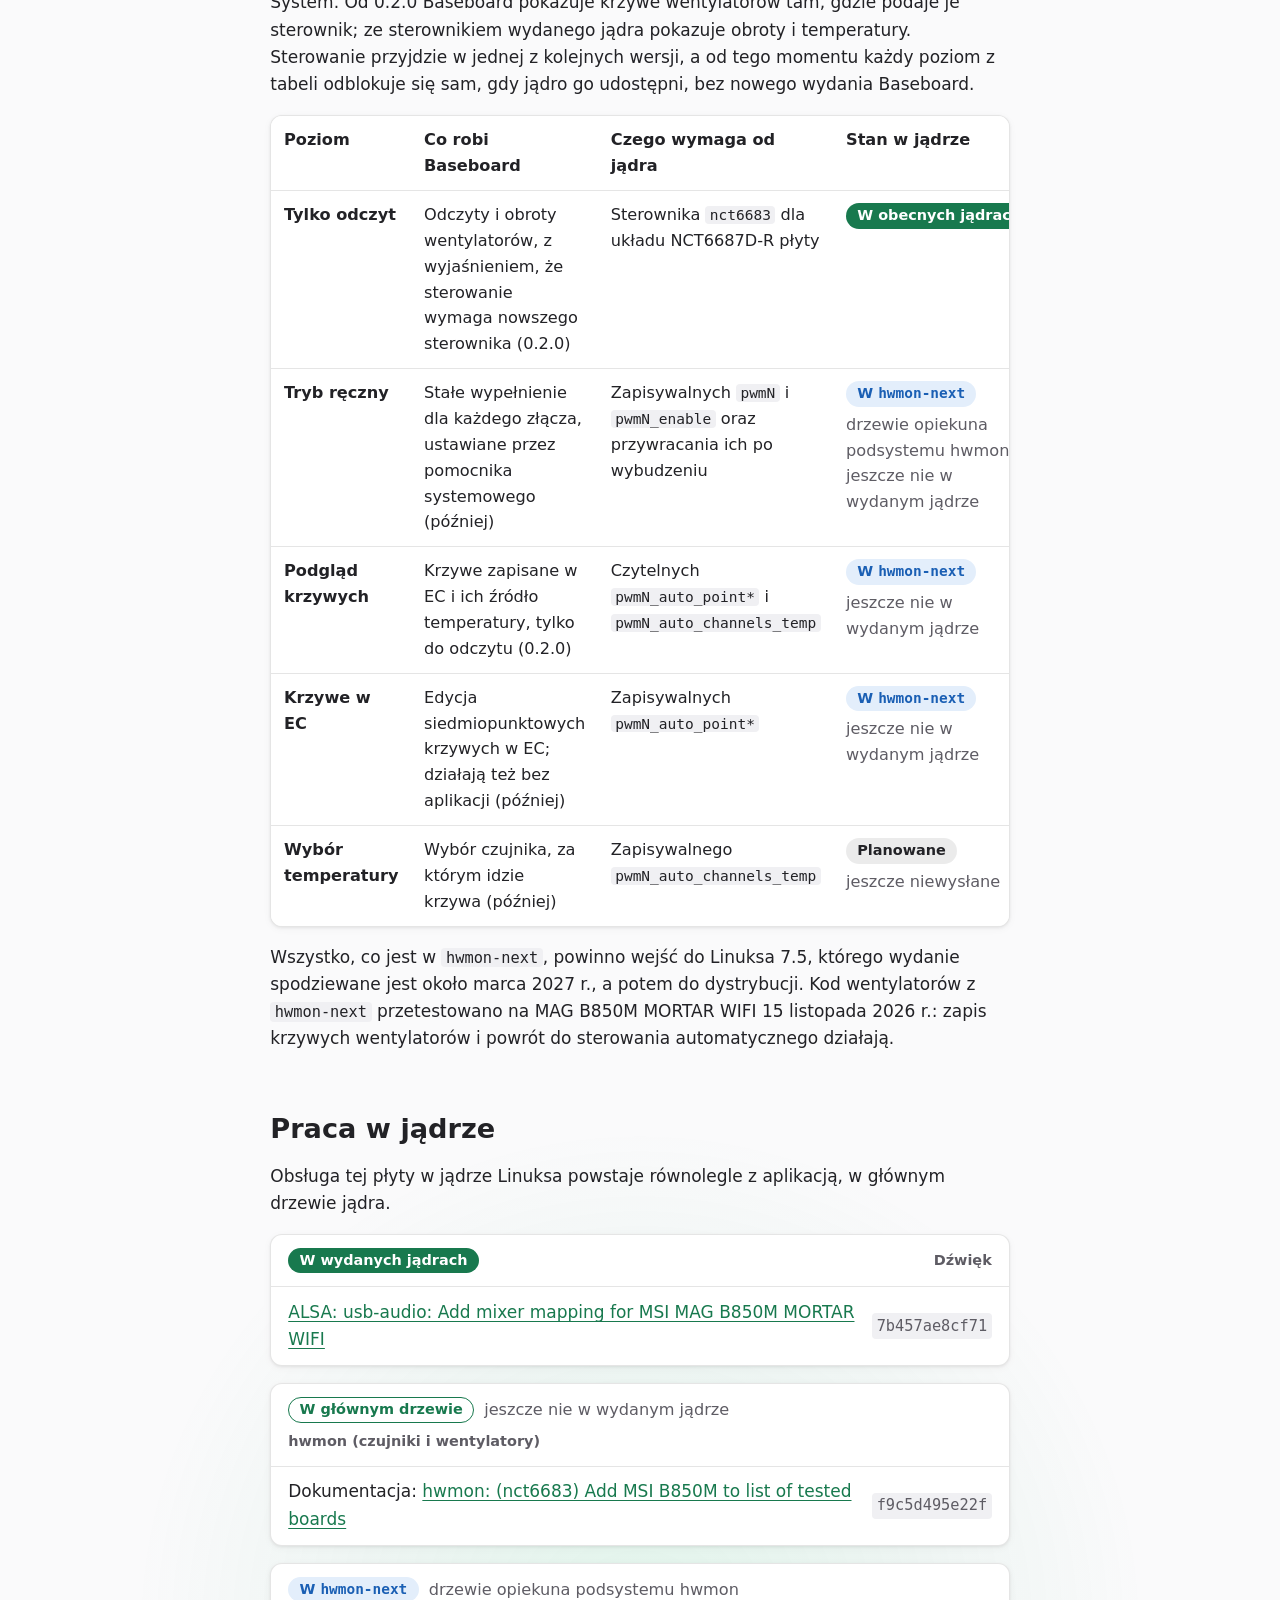
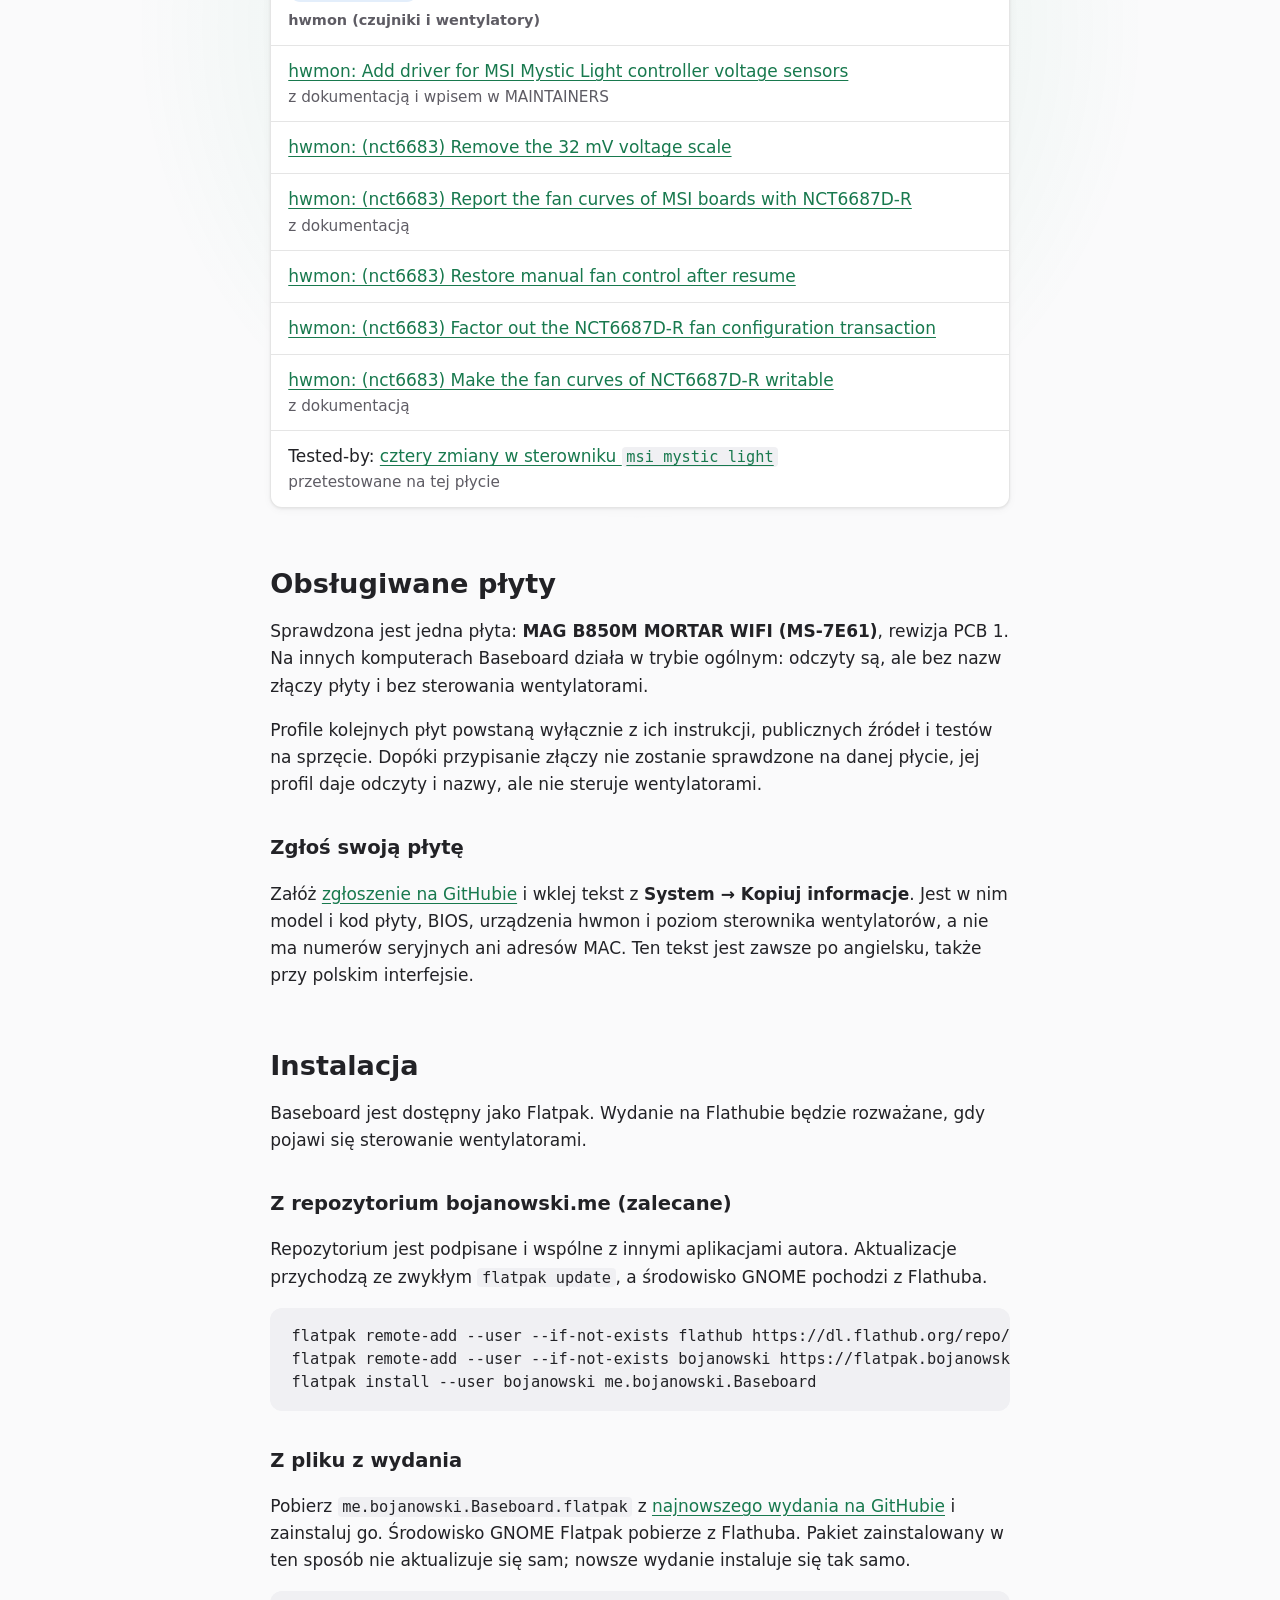
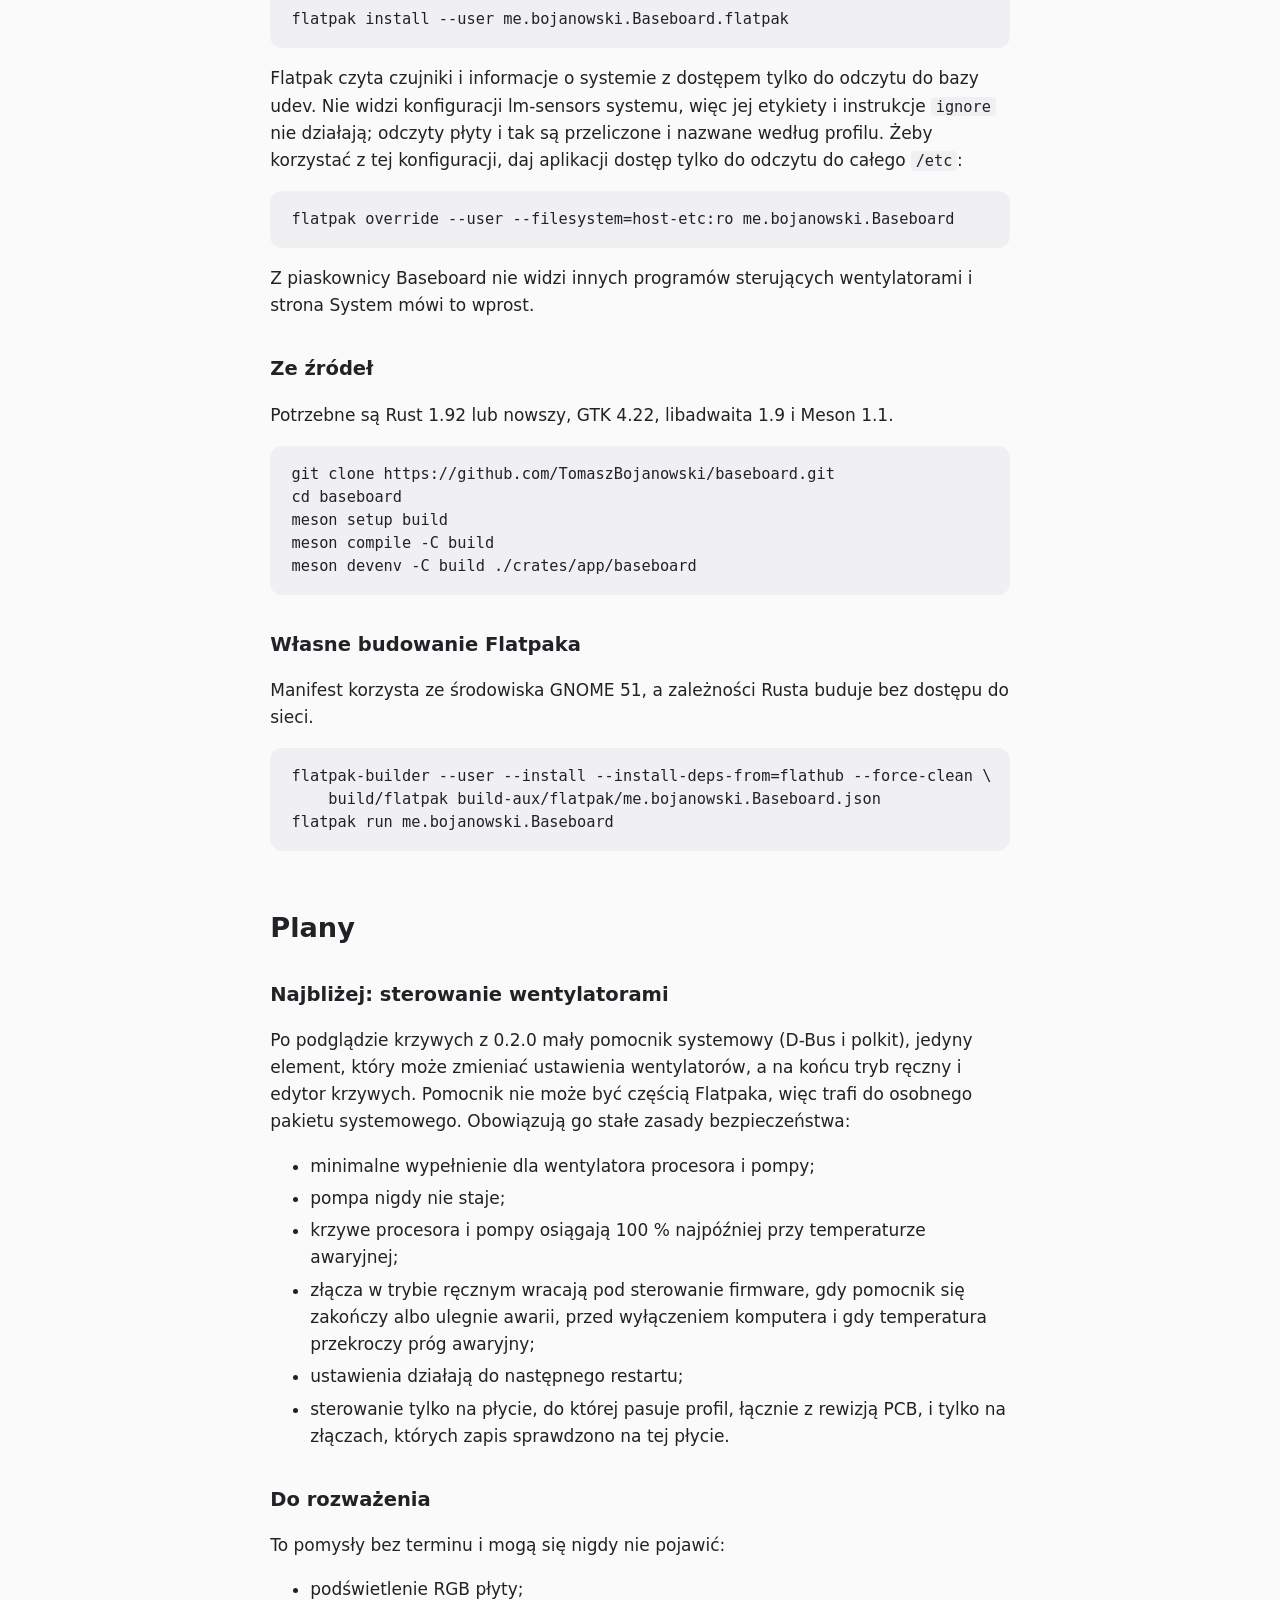
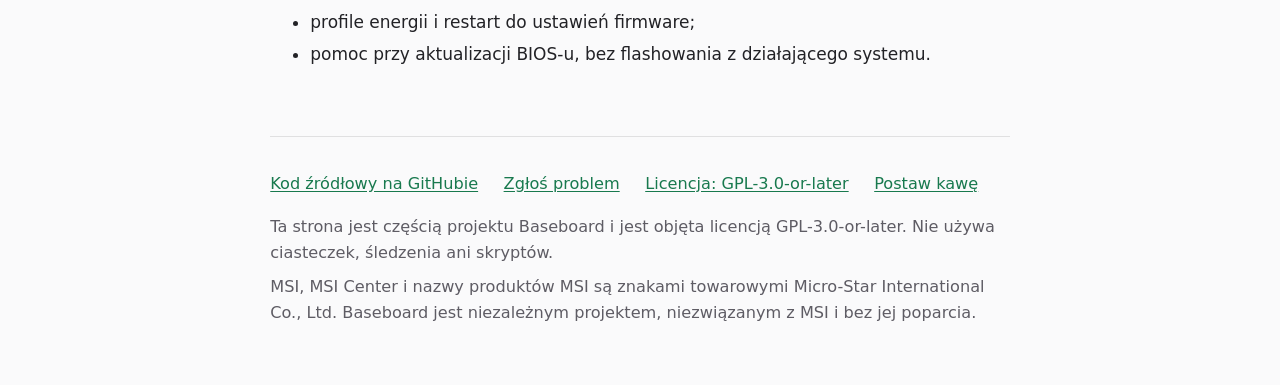
==== commit 16fe1e5b: "Update kernel status: fan curve patches are in hwmon-next The hwmon maintainer applied the series th" ====
--- a/website/pl/index.html
+++ b/website/pl/index.html
@@ -130,12 +130,12 @@
 <tr><th scope="row">Tylko odczyt</th><td data-label="Co robi Baseboard">Odczyty i obroty wentylatorów, z wyjaśnieniem, że sterowanie wymaga nowszego sterownika (0.2.0)</td><td data-label="Czego wymaga od jądra">Sterownika <code>nct6683</code> dla układu NCT6687D-R płyty</td><td data-label="Stan w jądrze"><span class="pill pill-released">W obecnych jądrach</span></td></tr>
 <tr><th scope="row">Tryb ręczny</th><td data-label="Co robi Baseboard">Stałe wypełnienie dla każdego złącza, ustawiane przez pomocnika systemowego (później)</td><td data-label="Czego wymaga od jądra">Zapisywalnych <code>pwmN</code> i <code>pwmN_enable</code> oraz przywracania ich po wybudzeniu</td><td data-label="Stan w jądrze"><span class="pill pill-next">W <code>hwmon-next</code></span><span class="vh">,</span> <span class="state-note">drzewie opiekuna podsystemu hwmon; jeszcze nie w wydanym jądrze</span></td></tr>
 <tr><th scope="row">Podgląd krzywych</th><td data-label="Co robi Baseboard">Krzywe zapisane w EC i ich źródło temperatury, tylko do odczytu (0.2.0)</td><td data-label="Czego wymaga od jądra">Czytelnych <code>pwmN_auto_point*</code> i <code>pwmN_auto_channels_temp</code></td><td data-label="Stan w jądrze"><span class="pill pill-next">W <code>hwmon-next</code></span><span class="vh">;</span> <span class="state-note">jeszcze nie w wydanym jądrze</span></td></tr>
-<tr><th scope="row">Krzywe w EC</th><td data-label="Co robi Baseboard">Edycja siedmiopunktowych krzywych w EC; działają też bez aplikacji (później)</td><td data-label="Czego wymaga od jądra">Zapisywalnych <code>pwmN_auto_point*</code></td><td data-label="Stan w jądrze"><span class="pill pill-review">Łatki w recenzji</span> <span class="state-note">na liście linux-hwmon: <a href="https://lore.kernel.org/linux-hwmon/20261109223442.509238-1-tomasz@bojanowski.me/" hreflang="en">wątek v1</a></span></td></tr>
+<tr><th scope="row">Krzywe w EC</th><td data-label="Co robi Baseboard">Edycja siedmiopunktowych krzywych w EC; działają też bez aplikacji (później)</td><td data-label="Czego wymaga od jądra">Zapisywalnych <code>pwmN_auto_point*</code></td><td data-label="Stan w jądrze"><span class="pill pill-next">W <code>hwmon-next</code></span><span class="vh">;</span> <span class="state-note">jeszcze nie w wydanym jądrze</span></td></tr>
 <tr><th scope="row">Wybór temperatury</th><td data-label="Co robi Baseboard">Wybór czujnika, za którym idzie krzywa (później)</td><td data-label="Czego wymaga od jądra">Zapisywalnego <code>pwmN_auto_channels_temp</code></td><td data-label="Stan w jądrze"><span class="pill pill-planned">Planowane</span><span class="vh">,</span> <span class="state-note">jeszcze niewysłane</span></td></tr>
 </tbody>
 </table>
 </div>
-<p>Łatki w recenzji mogą się zmienić albo nie zostać przyjęte. Jeśli zmieni się ich interfejs, Baseboard się do niego dostosuje.</p>
+<p>Wszystko, co jest w <code>hwmon-next</code>, powinno wejść do Linuksa 7.5, którego wydanie spodziewane jest około marca 2027 r., a potem do dystrybucji. Kod wentylatorów z <code>hwmon-next</code> przetestowano na MAG B850M MORTAR WIFI 15 listopada 2026 r.: zapis krzywych wentylatorów i powrót do sterowania automatycznego działają.</p>
 </section>
 
 <section id="praca-w-jadrze" class="work" aria-labelledby="praca-w-jadrze-tytul">
@@ -172,18 +172,9 @@
 <li><span class="row-text"><a href="https://patch.msgid.link/20261107150619.297999-1-tomasz@bojanowski.me" hreflang="en" lang="en">hwmon: (nct6683) Remove the 32 mV voltage scale</a></span></li>
 <li><span class="row-text"><a href="https://patch.msgid.link/20261109015759.24284-1-tomasz@bojanowski.me" hreflang="en" lang="en">hwmon: (nct6683) Report the fan curves of MSI boards with NCT6687D-R</a><span class="row-note">z dokumentacją</span></span></li>
 <li><span class="row-text"><a href="https://patch.msgid.link/20261109163328.61787-1-tomasz@bojanowski.me" hreflang="en" lang="en">hwmon: (nct6683) Restore manual fan control after resume</a></span></li>
+<li><span class="row-text"><a href="https://patch.msgid.link/20261109223442.509238-2-tomasz@bojanowski.me" hreflang="en" lang="en">hwmon: (nct6683) Factor out the NCT6687D-R fan configuration transaction</a></span></li>
+<li><span class="row-text"><a href="https://patch.msgid.link/20261109223442.509238-3-tomasz@bojanowski.me" hreflang="en" lang="en">hwmon: (nct6683) Make the fan curves of NCT6687D-R writable</a><span class="row-note">z dokumentacją</span></span></li>
 <li><span class="row-text">Tested-by: <a href="https://patchwork.kernel.org/series/1205153/" hreflang="en">cztery zmiany w sterowniku <code>msi_mystic_light</code></a><span class="row-note">przetestowane na tej płycie</span></span></li>
-</ul>
-</div>
-
-<div class="card">
-<div class="card-head">
-<h3><span class="pill pill-review">W recenzji</span> <span class="head-note">na liście linux-hwmon</span></h3>
-<p class="subsys">hwmon (czujniki i wentylatory)</p>
-</div>
-<ul class="rows">
-<li><span class="row-text"><a href="https://lore.kernel.org/linux-hwmon/20261109223442.509238-1-tomasz@bojanowski.me/" hreflang="en" lang="en">hwmon: (nct6683) Factor out the NCT6687D-R fan configuration transaction</a></span></li>
-<li><span class="row-text"><a href="https://lore.kernel.org/linux-hwmon/20261109223442.509238-1-tomasz@bojanowski.me/" hreflang="en" lang="en">hwmon: (nct6683) Make the fan curves of NCT6687D-R writable</a><span class="row-note">z dokumentacją</span></span></li>
 </ul>
 </div>
 </section>
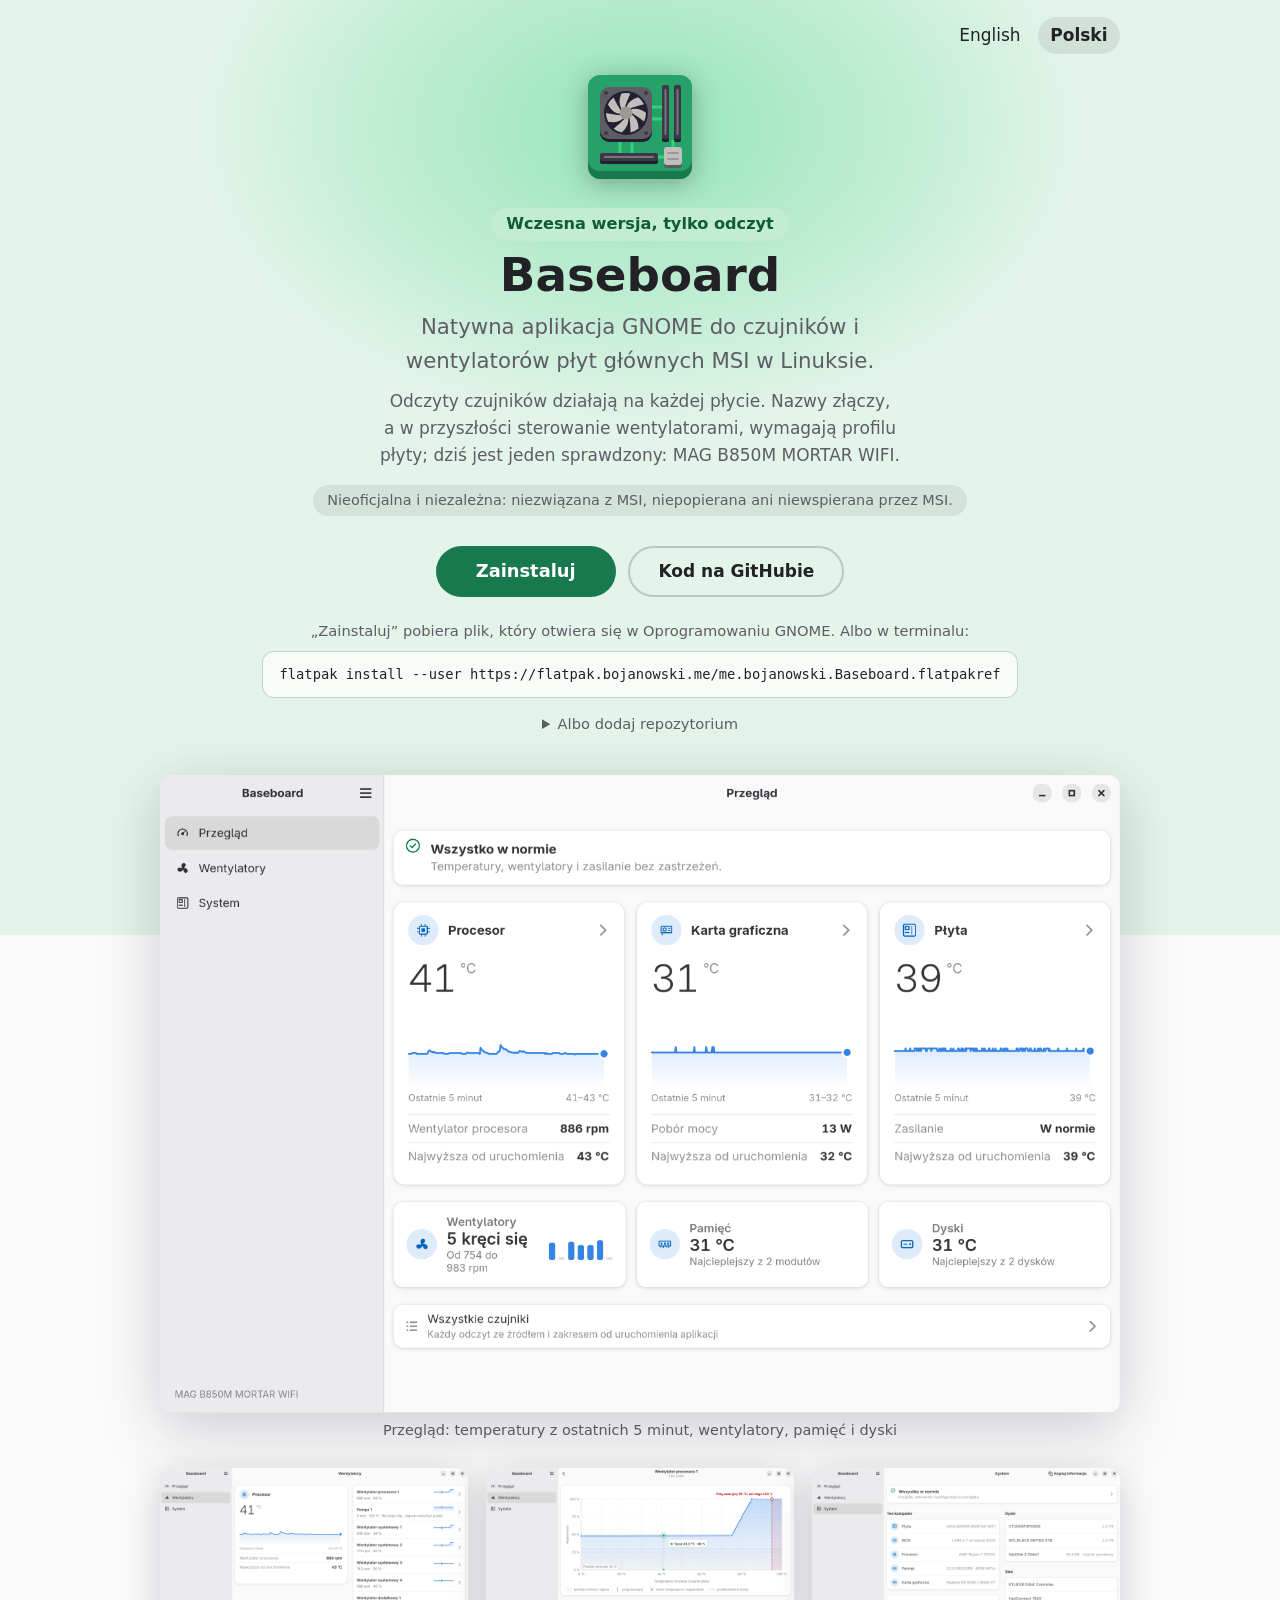
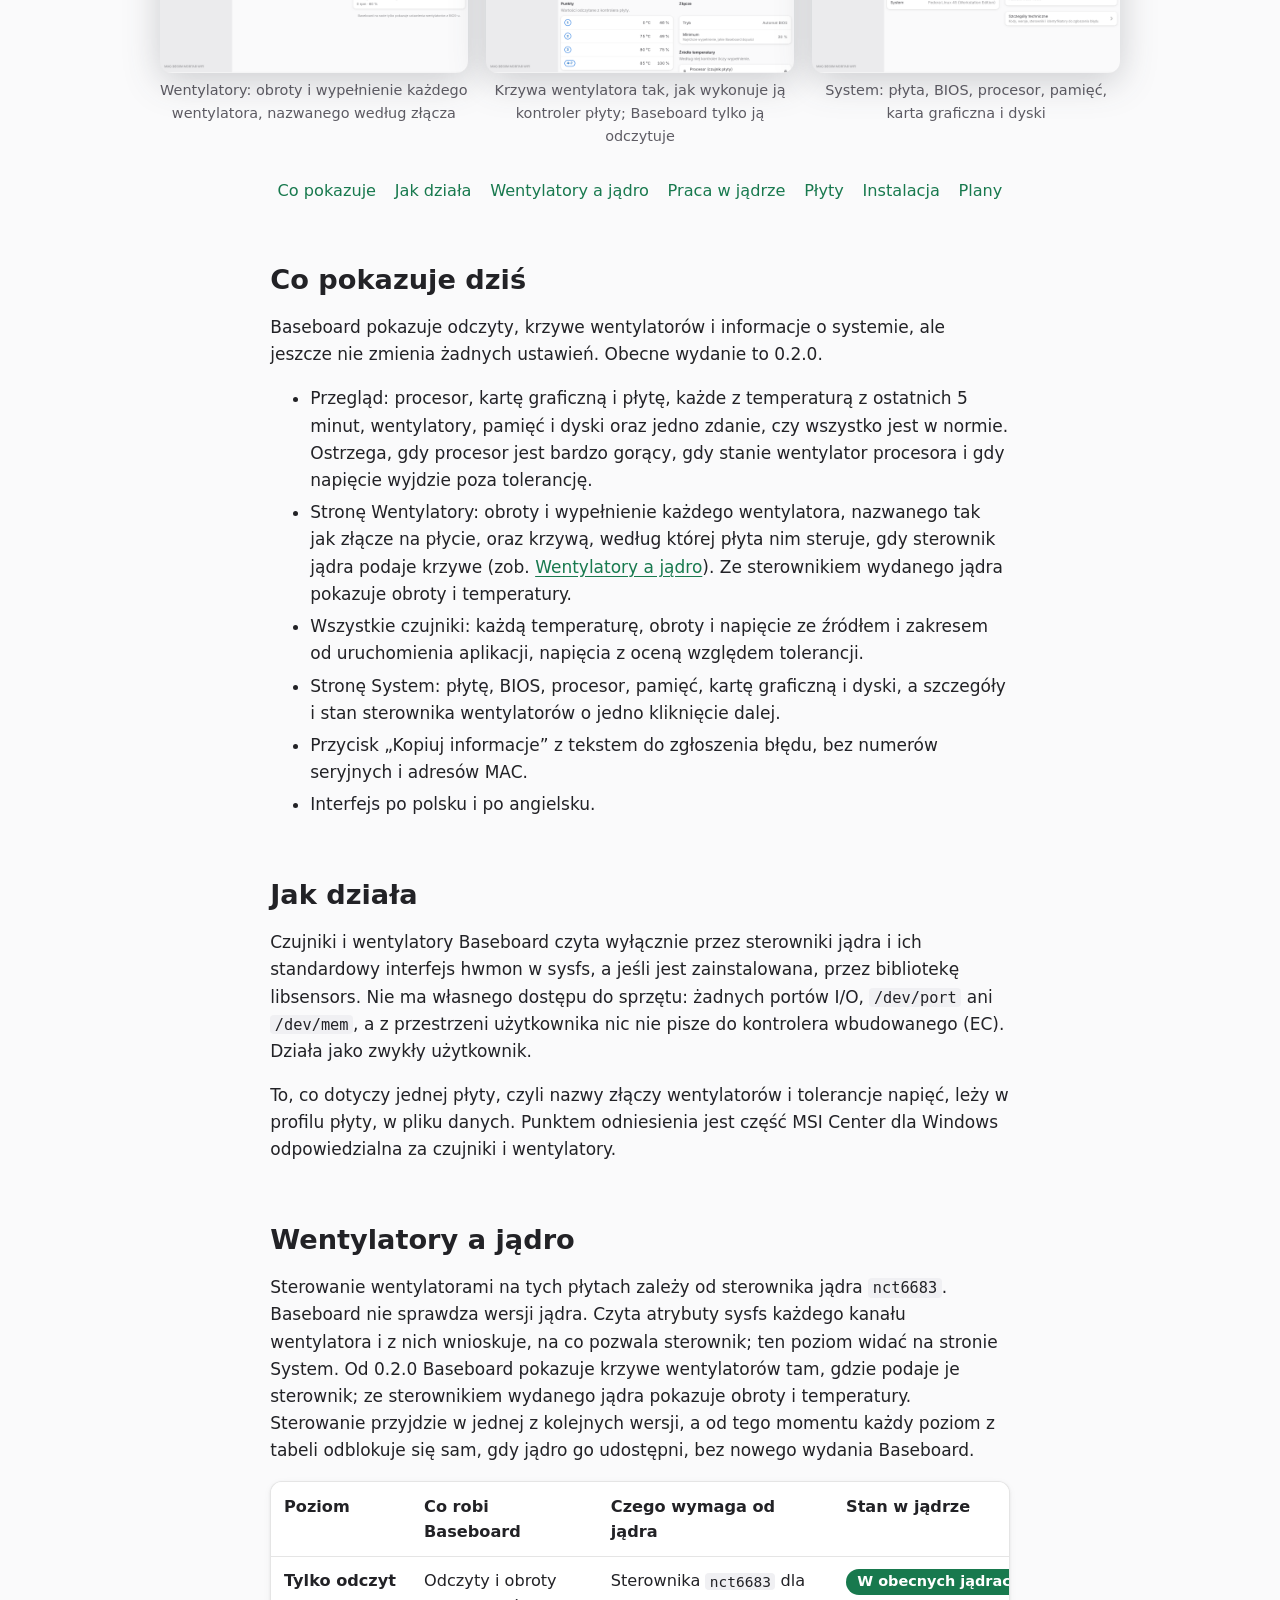
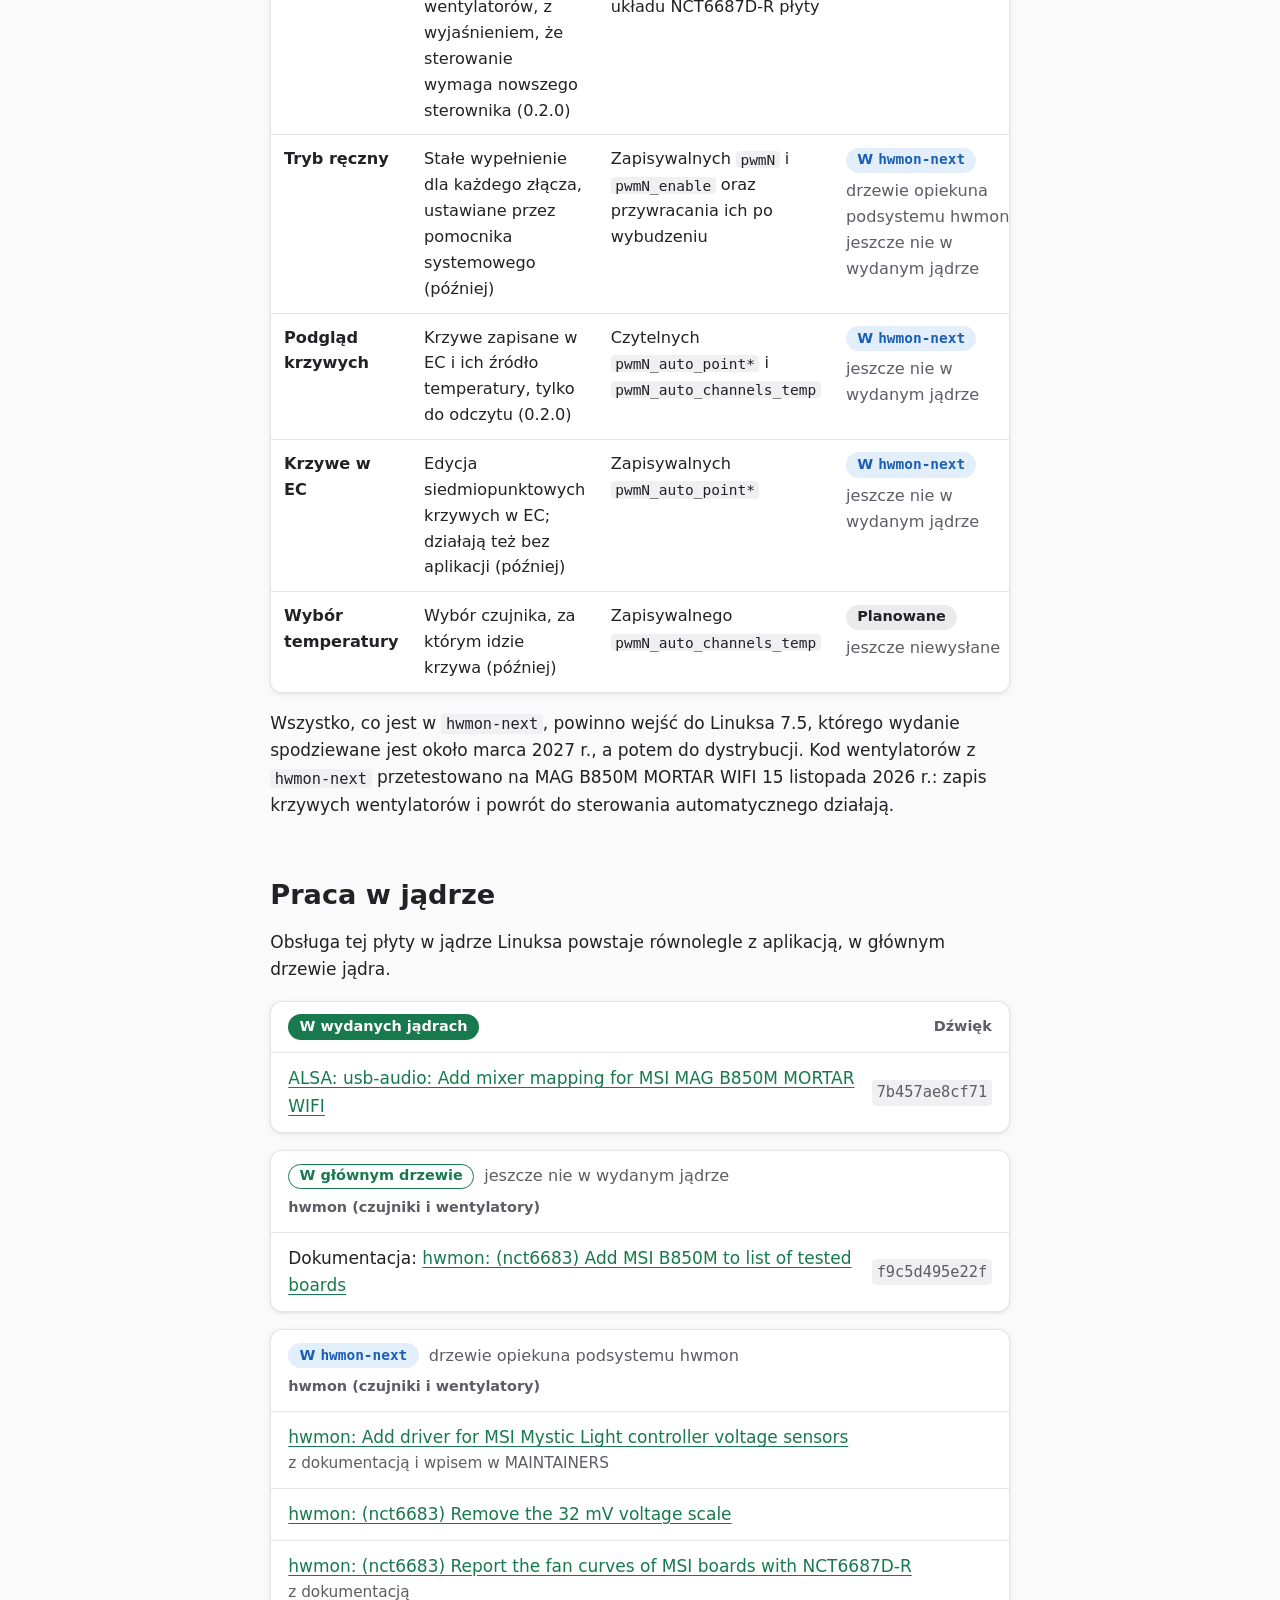
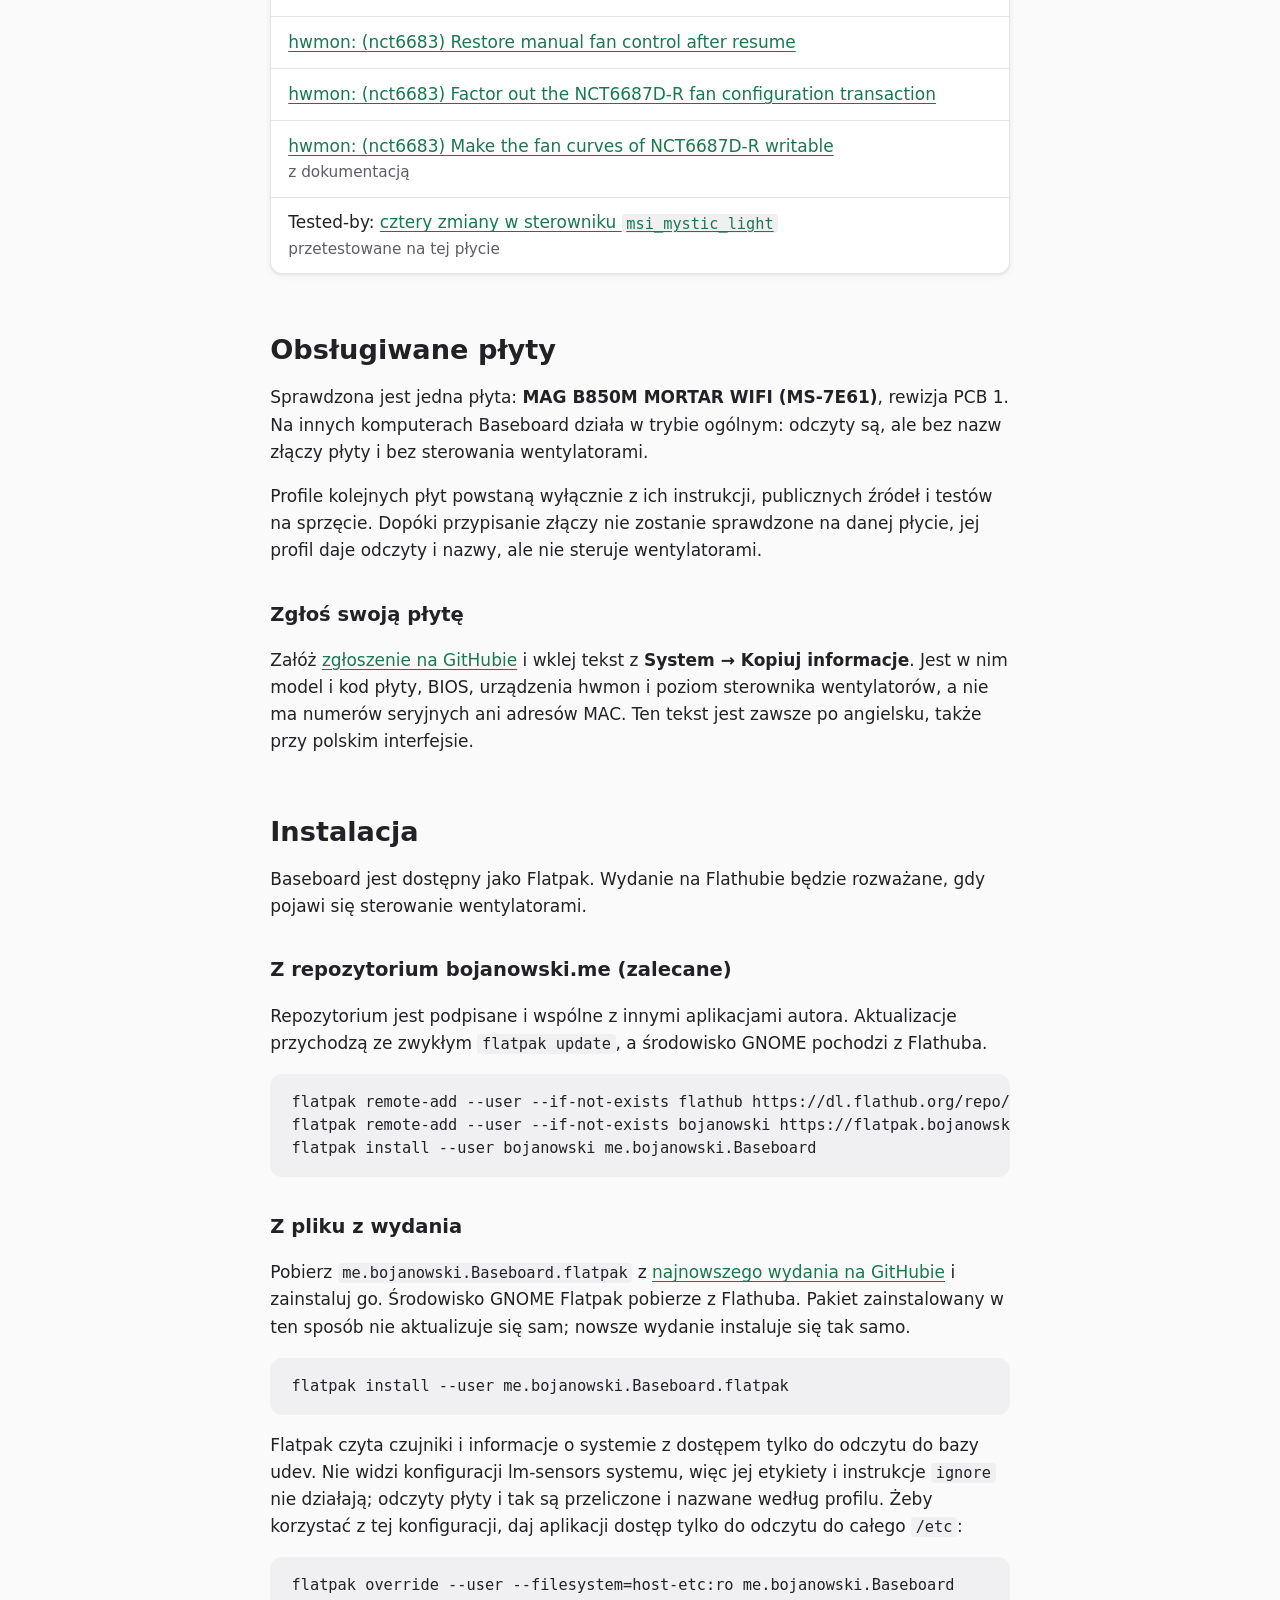
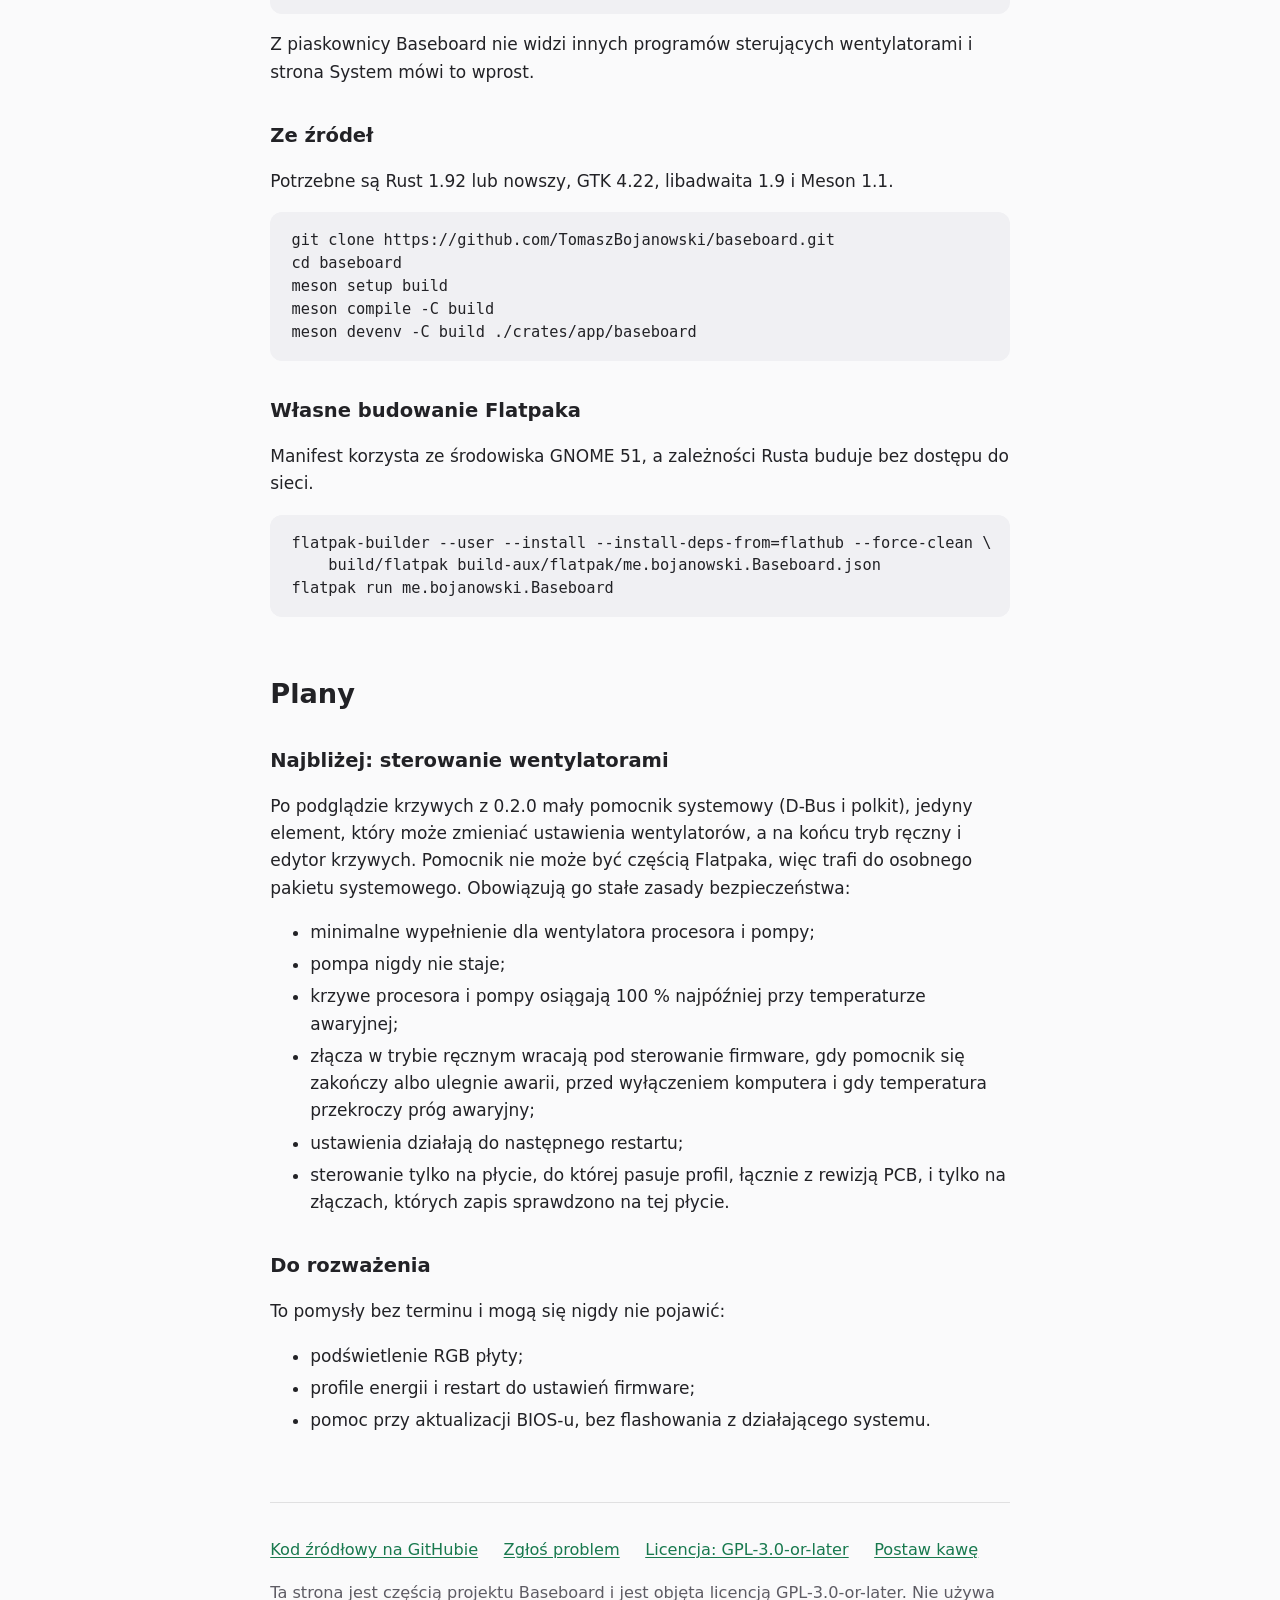
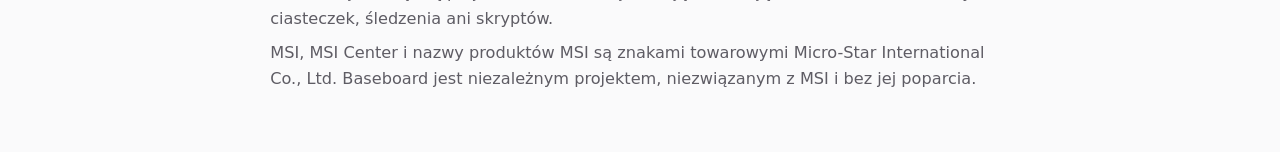
==== commit 584bdef1: "Website: present screenshots like the openExpress site The header and the screenshots of the website" ====
--- a/website/pl/index.html
+++ b/website/pl/index.html
@@ -17,8 +17,8 @@
 <meta property="og:locale" content="pl_PL">
 <meta property="og:locale:alternate" content="en_US">
 <meta name="color-scheme" content="light dark">
-<meta name="theme-color" content="#fafafb" media="(prefers-color-scheme: light)">
-<meta name="theme-color" content="#222226" media="(prefers-color-scheme: dark)">
+<meta name="theme-color" content="#e3f4ea" media="(prefers-color-scheme: light)">
+<meta name="theme-color" content="#1b2520" media="(prefers-color-scheme: dark)">
 <link rel="canonical" href="https://baseboard.bojanowski.me/pl/">
 <link rel="alternate" hreflang="en" href="https://baseboard.bojanowski.me/">
 <link rel="alternate" hreflang="pl" href="https://baseboard.bojanowski.me/pl/">
@@ -43,20 +43,55 @@
 <h1>Baseboard</h1>
 <p class="lead">Natywna aplikacja GNOME do czujników i wentylatorów płyt głównych MSI w Linuksie.</p>
 <p class="lead-note">Odczyty czujników działają na każdej płycie. Nazwy złączy, a w przyszłości sterowanie wentylatorami, wymagają profilu płyty; dziś jest jeden sprawdzony: MAG B850M MORTAR WIFI.</p>
+<p class="unofficial">Nieoficjalna i niezależna: niezwiązana z MSI, niepopierana ani niewspierana przez MSI.</p>
 <div class="actions">
-<a class="button primary" href="https://github.com/TomaszBojanowski/baseboard" hreflang="en">Kod źródłowy na GitHubie</a>
-<a class="button" href="#instalacja">Jak zainstalować</a>
-</div>
-</div>
-</div>
-
-<figure class="shot">
+<a class="button install" href="https://flatpak.bojanowski.me/me.bojanowski.Baseboard.flatpakref">Zainstaluj</a>
+<a class="button source" href="https://github.com/TomaszBojanowski/baseboard" hreflang="en">Kod na GitHubie</a>
+</div>
+<p class="hint">„Zainstaluj” pobiera plik, który otwiera się w Oprogramowaniu GNOME. Albo w terminalu:</p>
+<pre class="command" tabindex="0"><code>flatpak install --user https://flatpak.bojanowski.me/me.bojanowski.Baseboard.flatpakref</code></pre>
+<details class="repository">
+<summary>Albo dodaj repozytorium</summary>
+<pre class="command" tabindex="0"><code>flatpak remote-add --user --if-not-exists flathub https://dl.flathub.org/repo/flathub.flatpakrepo
+flatpak remote-add --user --if-not-exists bojanowski https://flatpak.bojanowski.me/bojanowski.flatpakrepo
+flatpak install --user bojanowski me.bojanowski.Baseboard</code></pre>
+</details>
+</div>
+</div>
+</header>
+
+<section class="shots" aria-label="Zrzuty ekranu">
+<figure class="shot main-shot">
 <picture>
 <source srcset="../screenshots/0.2.0/overview-dark-pl.png" media="(prefers-color-scheme: dark)">
 <img src="../screenshots/0.2.0/overview-pl.png" width="1572" height="1072" alt="Strona Przegląd: na górze „Wszystko w normie”; karty procesora, karty graficznej i płyty, każda z temperaturą, linią ostatnich 5 minut i najwyższą wartością od uruchomienia; kafelki wentylatorów, pamięci i dysków oraz wiersz, który otwiera wszystkie czujniki.">
 </picture>
-<figcaption>Przegląd: temperatury z ostatnich 5 minut, wentylatory, pamięć i dyski.</figcaption>
-</figure>
+<figcaption>Przegląd: temperatury z ostatnich 5 minut, wentylatory, pamięć i dyski</figcaption>
+</figure>
+<div class="shot-row">
+<figure class="shot">
+<picture>
+<source srcset="../screenshots/0.2.0/fans-dark-pl.png" media="(prefers-color-scheme: dark)">
+<img src="../screenshots/0.2.0/fans-pl.png" width="1572" height="1072" loading="lazy" alt="Strona Wentylatory: karta procesora z temperaturą i obrotami wentylatora procesora oraz lista wentylatorów nazwanych według złączy, z obrotami, wypełnieniem i małą krzywą tam, gdzie sterownik ją podaje.">
+</picture>
+<figcaption>Wentylatory: obroty i wypełnienie każdego wentylatora, nazwanego według złącza</figcaption>
+</figure>
+<figure class="shot">
+<picture>
+<source srcset="../screenshots/0.2.0/fan-curve-dark-pl.png" media="(prefers-color-scheme: dark)">
+<img src="../screenshots/0.2.0/fan-curve-pl.png" width="1572" height="1072" loading="lazy" alt="Krzywa wentylatora procesora: wypełnienie w zależności od temperatury procesora mierzonej przez płytę, z punktem, w którym wentylator pracuje teraz, progiem awaryjnym i punktami krzywej odczytanymi z kontrolera płyty.">
+</picture>
+<figcaption>Krzywa wentylatora tak, jak wykonuje ją kontroler płyty; Baseboard tylko ją odczytuje</figcaption>
+</figure>
+<figure class="shot">
+<picture>
+<source srcset="../screenshots/0.2.0/system-dark-pl.png" media="(prefers-color-scheme: dark)">
+<img src="../screenshots/0.2.0/system-pl.png" width="1572" height="1072" loading="lazy" alt="Strona System: na górze „Wszystko w normie”; płyta, BIOS z datą, procesor, pamięć i karta graficzna; dyski i karty sieciowe; system operacyjny oraz wiersz, który otwiera szczegóły techniczne.">
+</picture>
+<figcaption>System: płyta, BIOS, procesor, pamięć, karta graficzna i dyski</figcaption>
+</figure>
+</div>
+</section>
 
 <div class="wrap">
 <nav class="toc" aria-label="Spis treści">
@@ -70,10 +105,6 @@
 <li><a href="#plany">Plany</a></li>
 </ul>
 </nav>
-</div>
-</header>
-
-<div class="wrap">
 <main id="main">
 <section id="dzis" aria-labelledby="dzis-tytul">
 <h2 id="dzis-tytul">Co pokazuje dziś</h2>
@@ -86,30 +117,6 @@
 <li>Przycisk „Kopiuj informacje” z tekstem do zgłoszenia błędu, bez numerów seryjnych i adresów MAC.</li>
 <li>Interfejs po polsku i po angielsku.</li>
 </ul>
-
-<figure class="wide">
-<picture>
-<source srcset="../screenshots/0.2.0/fans-dark-pl.png" media="(prefers-color-scheme: dark)">
-<img src="../screenshots/0.2.0/fans-pl.png" width="1572" height="1072" loading="lazy" alt="Strona Wentylatory: karta procesora z temperaturą i obrotami wentylatora procesora oraz lista wentylatorów nazwanych według złączy, z obrotami, wypełnieniem i małą krzywą tam, gdzie sterownik ją podaje.">
-</picture>
-<figcaption>Wentylatory: obroty i wypełnienie każdego wentylatora, nazwanego według złącza.</figcaption>
-</figure>
-
-<figure class="wide">
-<picture>
-<source srcset="../screenshots/0.2.0/fan-curve-dark-pl.png" media="(prefers-color-scheme: dark)">
-<img src="../screenshots/0.2.0/fan-curve-pl.png" width="1572" height="1072" loading="lazy" alt="Krzywa wentylatora procesora: wypełnienie w zależności od temperatury procesora mierzonej przez płytę, z punktem, w którym wentylator pracuje teraz, progiem awaryjnym i punktami krzywej odczytanymi z kontrolera płyty.">
-</picture>
-<figcaption>Krzywa wentylatora tak, jak wykonuje ją kontroler płyty; Baseboard tylko ją odczytuje.</figcaption>
-</figure>
-
-<figure class="wide">
-<picture>
-<source srcset="../screenshots/0.2.0/system-dark-pl.png" media="(prefers-color-scheme: dark)">
-<img src="../screenshots/0.2.0/system-pl.png" width="1572" height="1072" loading="lazy" alt="Strona System: na górze „Wszystko w normie”; płyta, BIOS z datą, procesor, pamięć i karta graficzna; dyski i karty sieciowe; system operacyjny oraz wiersz, który otwiera szczegóły techniczne.">
-</picture>
-<figcaption>System: płyta, BIOS, procesor, pamięć, karta graficzna i dyski.</figcaption>
-</figure>
 </section>
 
 <section id="jak" aria-labelledby="jak-tytul">
@@ -138,7 +145,7 @@
 <p>Wszystko, co jest w <code>hwmon-next</code>, powinno wejść do Linuksa 7.5, którego wydanie spodziewane jest około marca 2027 r., a potem do dystrybucji. Kod wentylatorów z <code>hwmon-next</code> przetestowano na MAG B850M MORTAR WIFI 15 listopada 2026 r.: zapis krzywych wentylatorów i powrót do sterowania automatycznego działają.</p>
 </section>
 
-<section id="praca-w-jadrze" class="work" aria-labelledby="praca-w-jadrze-tytul">
+<section id="praca-w-jadrze" aria-labelledby="praca-w-jadrze-tytul">
 <h2 id="praca-w-jadrze-tytul">Praca w jądrze</h2>
 <p>Obsługa tej płyty w jądrze Linuksa powstaje równolegle z aplikacją, w głównym drzewie jądra.</p>
 
--- a/website/style.css
+++ b/website/style.css
@@ -13,8 +13,7 @@
     --accent-bg: #18794e;
     --accent-bg-hover: #146b45;
     --button: rgb(0 0 6 / 0.08);
-    --button-hover: rgb(0 0 6 / 0.14);
-    --badge-bg: #dcf3e5;
+    --badge-bg: #c2ecd3;
     --badge-fg: #105c3a;
     --code: #f0f0f3;
     /* Cards and boxed lists, as in libadwaita. */
@@ -25,8 +24,17 @@
     --pill-blue-fg: #1a5fb4;
     --pill-amber-bg: #faedce;
     --pill-amber-fg: #865e3c;
-    /* Strength of the green glow behind the icon and the screenshot. */
-    --glow: 0.3;
+    /* As on the openExpress website: the band at the top of the page, a
+       tint of the icon's green lit from behind the icon; its commands and
+       the line that Baseboard is not MSI's; the shadow under the
+       screenshots. */
+    --hero-bg: #e3f4ea;
+    --hero-glow: radial-gradient(ellipse 560px 380px at 50% 50%,
+        rgb(51 209 122 / 0.45), rgb(51 209 122 / 0.15) 55%, rgb(51 209 122 / 0) 80%);
+    --command-bg: rgb(255 255 255 / 0.7);
+    --command-border: rgb(0 0 6 / 0.18);
+    --unofficial-bg: rgb(0 0 6 / 0.07);
+    --shot-shadow: rgb(43 47 54 / 0.22);
     font-family: "Adwaita Sans", Cantarell, system-ui, -apple-system, "Segoe UI", sans-serif;
     font-size: 106.25%;
     line-height: 1.6;
@@ -43,8 +51,7 @@
         --accent-bg: #18794e;
         --accent-bg-hover: #1b8253;
         --button: rgb(255 255 255 / 0.1);
-        --button-hover: rgb(255 255 255 / 0.15);
-        --badge-bg: #1e3a2b;
+        --badge-bg: #24472f;
         --badge-fg: #8ff0a4;
         --code: #2a2a2f;
         --shadow: 0 1px 3px rgb(0 0 6 / 0.35);
@@ -53,7 +60,14 @@
         --pill-blue-fg: #99c1f1;
         --pill-amber-bg: #53462b;
         --pill-amber-fg: #f5c211;
-        --glow: 0.55;
+        /* The icon's green in the middle, its dark grey around it. */
+        --hero-bg: #1b2520;
+        --hero-glow: radial-gradient(ellipse 560px 400px at 50% 50%,
+            rgb(51 209 122 / 0.28), rgb(61 56 70 / 0.35) 45%, rgb(61 56 70 / 0) 80%);
+        --command-bg: rgb(0 0 0 / 0.3);
+        --command-border: rgb(255 255 255 / 0.16);
+        --unofficial-bg: rgb(255 255 255 / 0.08);
+        --shot-shadow: rgb(0 0 0 / 0.55);
     }
 }
 
@@ -112,7 +126,12 @@
     padding: 0 1.25rem;
 }
 
-/* Top of the page */
+/* Top of the page: a band of colour that the large screenshot reaches up
+   into by --overlap. */
+
+:root {
+    --overlap: clamp(64px, 14vw, 160px);
+}
 
 .hero {
     /* The glow may reach past the sides of the screen; clip it there
@@ -120,7 +139,13 @@
        content of this stacking context, including the badge and buttons. */
     overflow-x: clip;
     isolation: isolate;
-    padding-bottom: 0.5rem;
+    background: var(--hero-bg);
+    padding-bottom: calc(var(--overlap) + 40px);
+}
+
+/* As wide as the screenshots, so that the commands fit on one line. */
+.hero .wrap {
+    max-width: calc(56.5rem + 2.5rem);
 }
 
 .top {
@@ -161,23 +186,22 @@
     margin: 0 auto;
 }
 
+/* Its shadow as on the openExpress website. */
 .icon img {
     display: block;
     width: 128px;
     height: 128px;
-}
-
-/* Soft glow in the greens of the icon, fading into the page. */
+    filter: drop-shadow(0 4px 12px rgb(0 0 0 / 0.28));
+}
+
+/* The light behind the icon, as on the openExpress website: an ellipse of
+   560 × 380 px (400 px in the dark) around the icon, over the band. */
 .icon::before {
     content: "";
     position: absolute;
-    inset: -80px;
+    inset: -400px -560px;
     z-index: -1;
-    background: radial-gradient(closest-side,
-        rgb(51 209 122 / var(--glow)) 0%,
-        rgb(38 162 105 / calc(var(--glow) * 0.55)) 40%,
-        rgb(24 121 78 / calc(var(--glow) * 0.18)) 70%,
-        rgb(24 121 78 / 0) 100%);
+    background: var(--hero-glow);
     pointer-events: none;
 }
 
@@ -222,70 +246,154 @@
     margin-top: 1.75rem;
 }
 
-/* Pill buttons as in libadwaita; the main one in the accent colour. */
+/* Pill buttons as on the openExpress website: Install larger and in the
+   accent colour, the source with an outline. */
 .button {
-    display: inline-block;
-    min-width: 13rem;
-    padding: 0.65rem 1.75rem;
+    display: inline-flex;
+    align-items: center;
+    min-height: 46px;
+    padding: 10px 28px;
     border-radius: 999px;
-    background: var(--button);
-    color: var(--text);
     font-weight: 700;
-    line-height: 1.4;
-    text-align: center;
     text-decoration: none;
 }
 
-.button:hover {
-    background: var(--button-hover);
-}
-
-.button.primary {
+.install {
+    padding: 10px 40px;
     background: var(--accent-bg);
     color: #ffffff;
-}
-
-.button.primary:hover {
+    font-size: 1.05rem;
+}
+
+.install:hover {
     background: var(--accent-bg-hover);
+}
+
+.source {
+    border: 2px solid var(--command-border);
+    color: var(--text);
+}
+
+.source:hover {
+    background: var(--button);
 }
 
 .button:focus-visible {
     border-radius: 999px;
 }
 
-/* The large screenshot under the buttons, wider than the text column and
-   as wide as the System screenshot further down. */
+/* That Baseboard is not MSI's: said at once, under what it does. */
+.unofficial {
+    display: inline-block;
+    max-width: 100%;
+    margin: 16px auto 0;
+    padding: 4px 14px;
+    border-radius: 999px;
+    background: var(--unofficial-bg);
+    color: var(--muted);
+    font-size: 0.85rem;
+    text-wrap: balance;
+}
+
+.hint {
+    margin: 22px 0 8px;
+    color: var(--muted);
+    font-size: 0.865rem;
+}
+
+/* A command on one line: it scrolls sideways where it does not fit, and
+   one click selects all of it, ready to copy. */
+.command {
+    width: fit-content;
+    max-width: 100%;
+    margin: 0 auto;
+    padding: 12px 16px;
+    border: 1px solid var(--command-border);
+    border-radius: 12px;
+    background: var(--command-bg);
+    text-align: left;
+    font-size: 0.81rem;
+    white-space: pre;
+    user-select: all;
+}
+
+/* The repository's three commands, folded under the one of the reference. */
+.repository {
+    max-width: 100%;
+    margin: 14px auto 0;
+}
+
+.repository summary {
+    cursor: pointer;
+    color: var(--muted);
+    font-size: 0.865rem;
+}
+
+.repository .command {
+    margin-top: 10px;
+}
+
+/* Screenshots under the header, as on the openExpress website: one large
+   and a row of three smaller, each the window with rounded corners and a
+   soft shadow, wider than the text column. */
+.shots {
+    max-width: calc(56.5rem + 2.5rem);
+    margin: 0 auto;
+    padding: 0 1.25rem;
+}
+
 .shot {
-    max-width: calc(59.5rem + 2.5rem);
-    margin: 2.75rem auto 0;
-    padding: 0 1.25rem;
-}
-
+    margin: 0;
+    text-align: center;
+}
+
+/* The large one reaches up over the lower edge of the band. */
+.main-shot {
+    position: relative;
+    margin-top: calc(-1 * var(--overlap));
+}
+
+/* The PNGs are the release screenshots that metainfo and README use: the
+   window (1500 × 1000 at 36, 26 of 1572 × 1072) with its own shadow and,
+   taken without a compositor, square corners and a 6 px edge with light
+   lines. The picture shows the window without the shadow and the edge
+   (1488 × 988 at 42, 32), so the files stay as they are. */
 .shot picture {
-    position: relative;
     display: block;
-}
-
-/* Two glows that fit inside their box and fade out before its edges:
-   the lighter green of the icon at the top left, the darker at the
-   bottom right. */
-.shot picture::before {
-    content: "";
-    position: absolute;
-    inset: -16% -12% -10%;
-    z-index: -1;
-    background:
-        radial-gradient(closest-side at 42% 46%,
-            rgb(51 209 122 / var(--glow)) 0%,
-            rgb(51 209 122 / var(--glow)) 55%,
-            rgb(51 209 122 / calc(var(--glow) * 0.45)) 78%,
-            rgb(51 209 122 / 0) 100%),
-        radial-gradient(closest-side at 58% 54%,
-            rgb(38 162 105 / var(--glow)) 0%,
-            rgb(38 162 105 / var(--glow)) 55%,
-            rgb(38 162 105 / calc(var(--glow) * 0.45)) 78%,
-            rgb(38 162 105 / 0) 100%);
-    pointer-events: none;
+    overflow: hidden;
+    aspect-ratio: 1488 / 988;
+    border-radius: 12px;
+    filter: drop-shadow(0 8px 18px var(--shot-shadow));
+}
+
+.main-shot picture {
+    filter: drop-shadow(0 14px 30px var(--shot-shadow));
+}
+
+.shot img {
+    display: block;
+    width: calc(100% * 1572 / 1488);
+    max-width: none;
+    height: auto;
+    margin: calc(-100% * 32 / 1488) 0 0 calc(-100% * 42 / 1488);
+}
+
+.shot-row {
+    display: flex;
+    gap: 18px;
+    margin-top: 26px;
+}
+
+.shot-row > .shot {
+    flex: 1 1 0;
+    min-width: 0;
+}
+
+/* On a phone the smaller ones go one under the other. */
+@media (max-width: 40rem) {
+    .shot-row {
+        flex-direction: column;
+    }
 }
 
 .toc ul {
@@ -382,31 +490,7 @@
     color: var(--muted);
 }
 
-/* Kernel work: a faint glow behind the section, well under half of the one
-   at the top of the page, and one card (boxed list) per state. */
-.work {
-    position: relative;
-    isolation: isolate;
-}
-
-.work::before {
-    content: "";
-    position: absolute;
-    inset: 1rem 0 -1rem;
-    z-index: -1;
-    background: radial-gradient(closest-side,
-        rgb(51 209 122 / calc(var(--glow) * 0.4)) 0%,
-        rgb(38 162 105 / calc(var(--glow) * 0.2)) 55%,
-        rgb(24 121 78 / 0) 100%);
-    pointer-events: none;
-}
-
-@media (min-width: 64rem) {
-    .work::before {
-        inset: 1rem -8rem -1rem;
-    }
-}
-
+/* Kernel work: one card (boxed list) per state. */
 .card {
     margin: 1rem 0;
 }
@@ -486,28 +570,10 @@
     }
 }
 
-figure {
-    margin: 2rem 0;
-}
-
-figure img {
-    display: block;
-    width: 100%;
-    height: auto;
-}
-
 figcaption {
-    text-align: center;
-    color: var(--muted);
-    font-size: 0.95rem;
-    margin-top: 0.25rem;
-}
-
-@media (min-width: 64rem) {
-    figure.wide {
-        margin-left: -8rem;
-        margin-right: -8rem;
-    }
+    margin-top: 6px;
+    color: var(--muted);
+    font-size: 0.85rem;
 }
 
 /* The table and the kernel work cards share one look. */
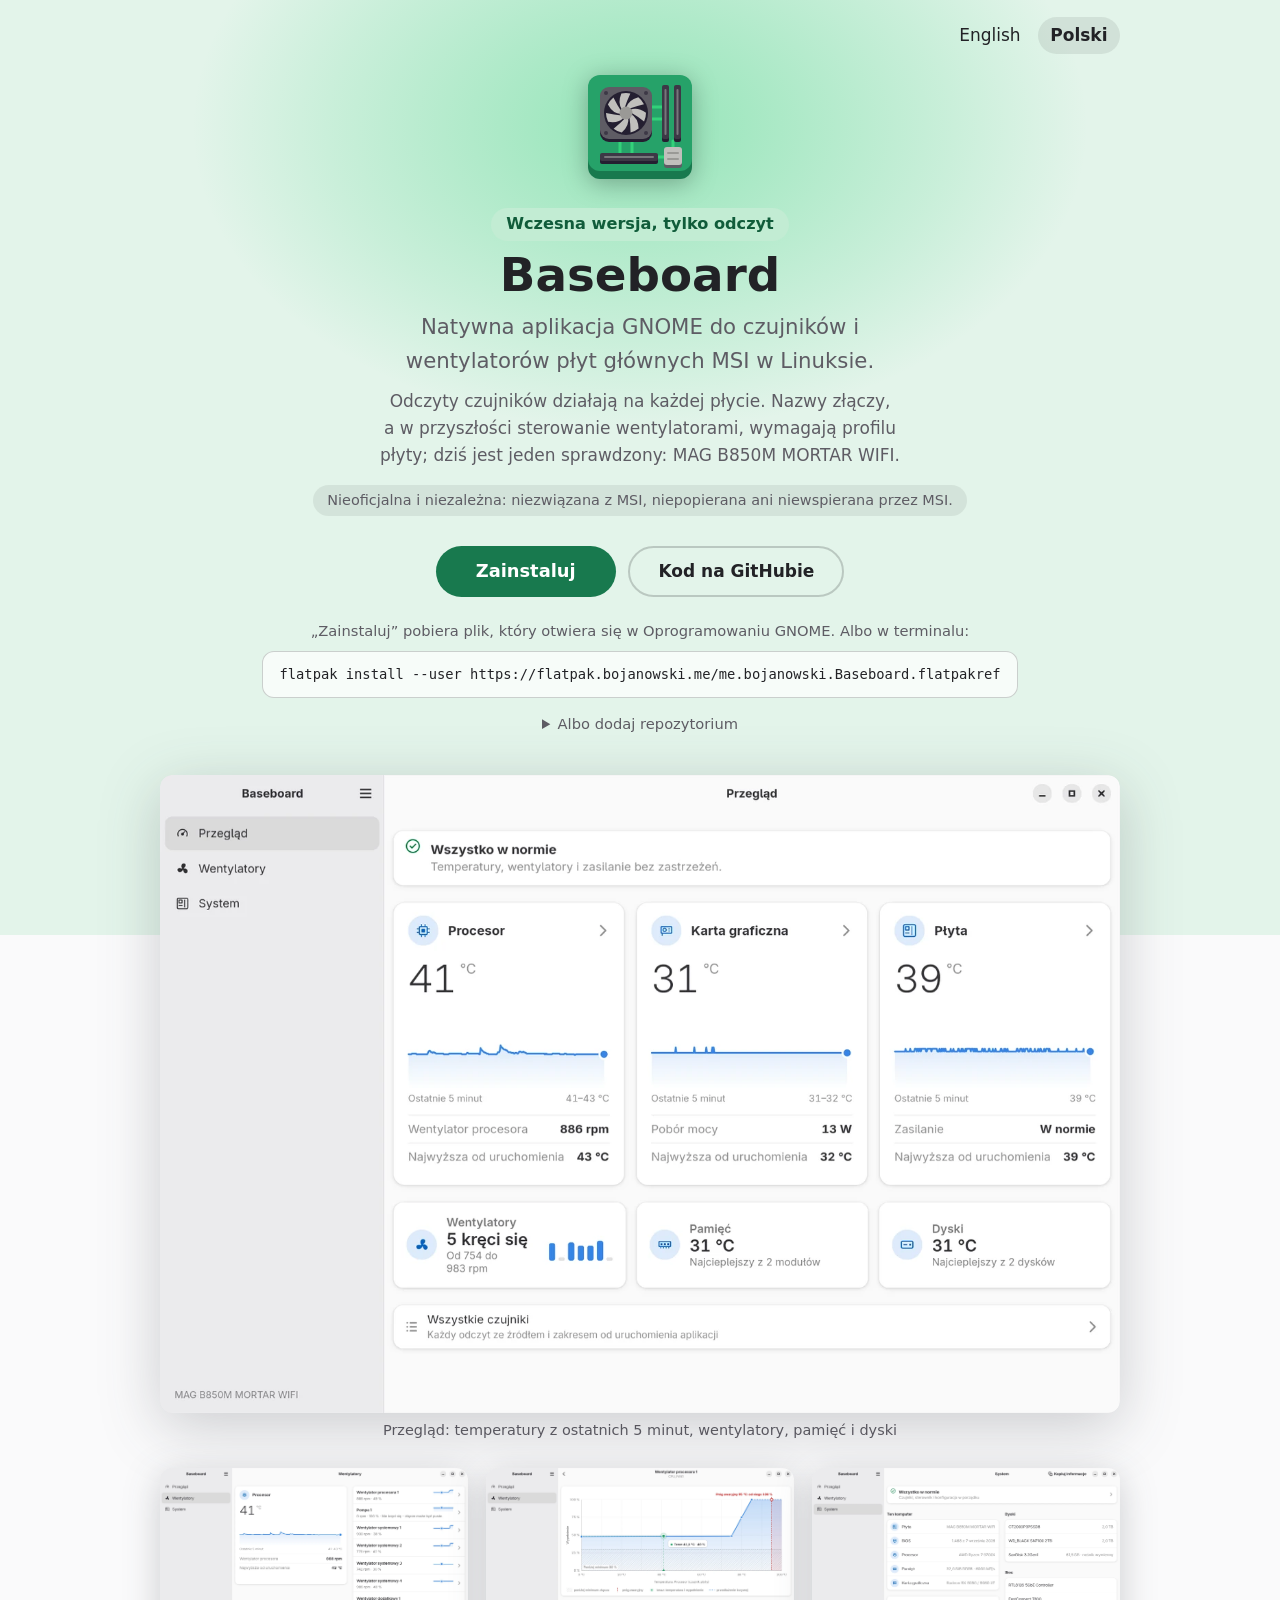
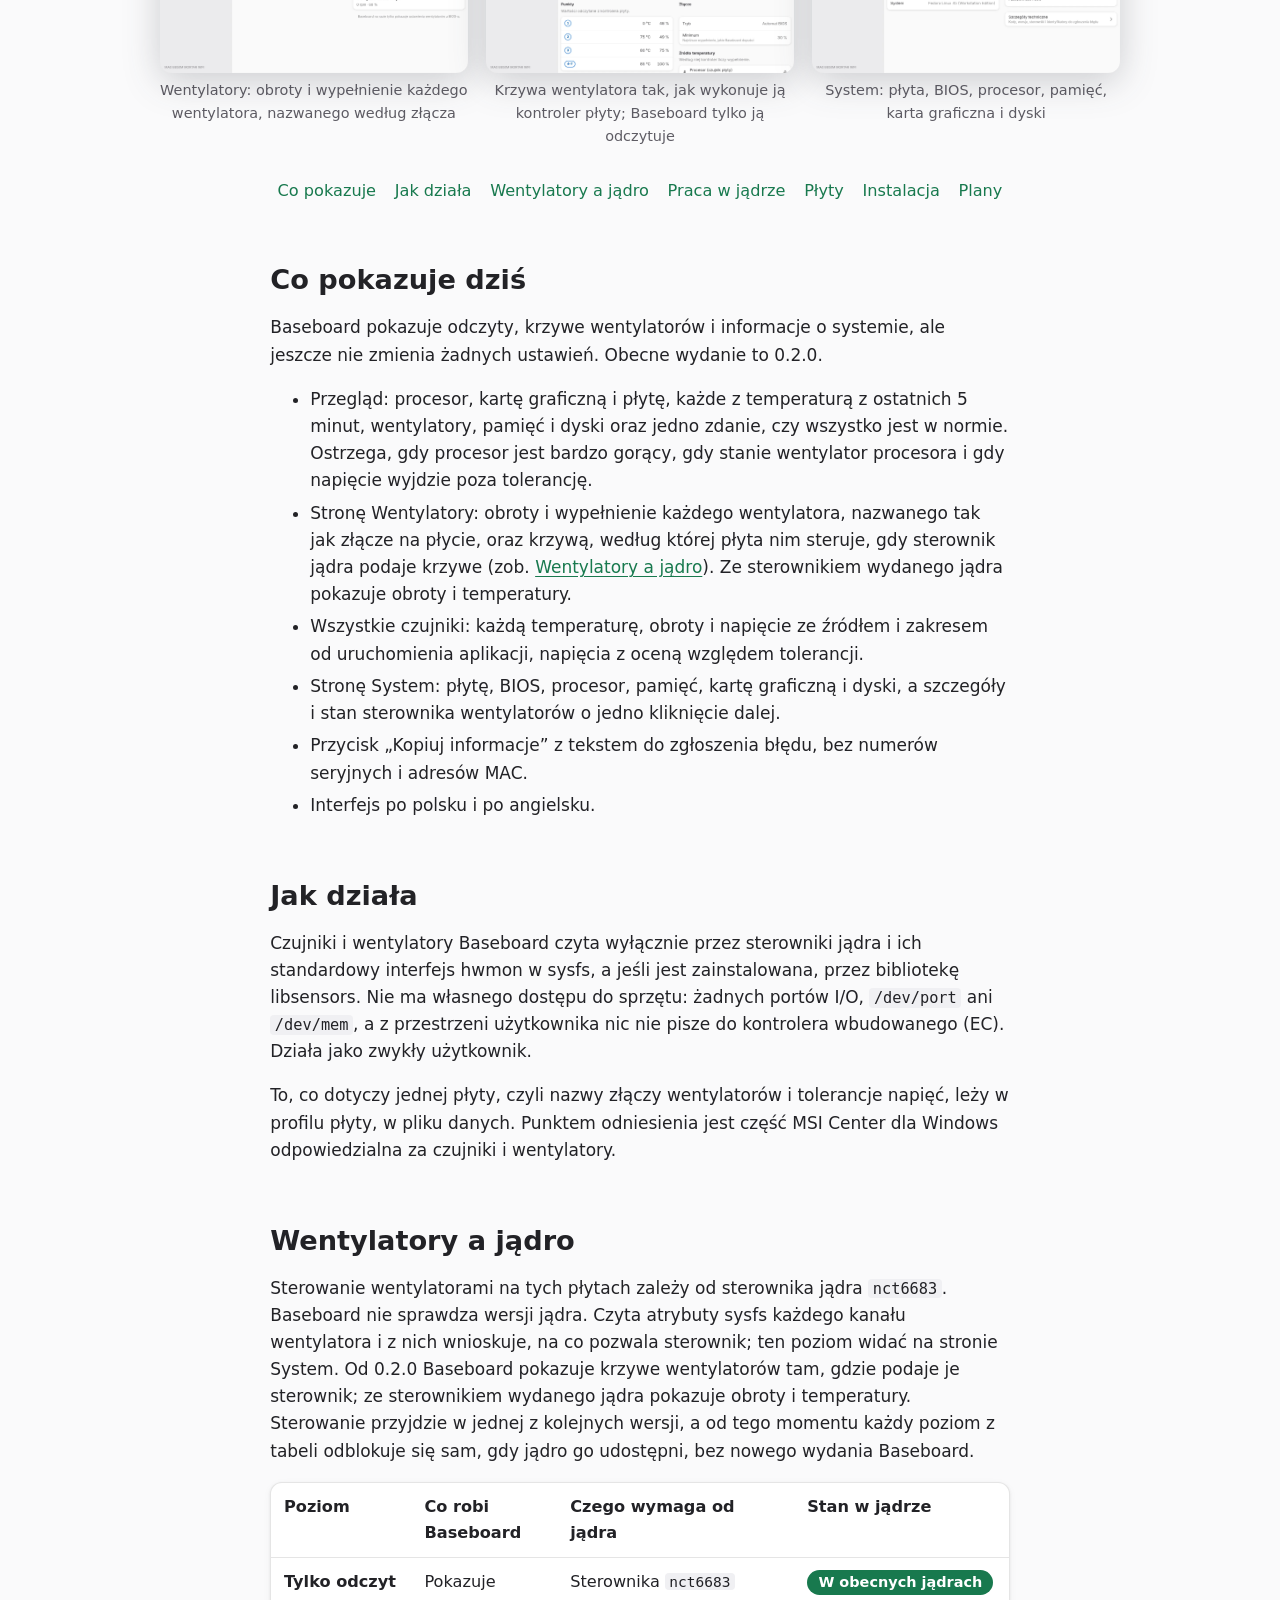
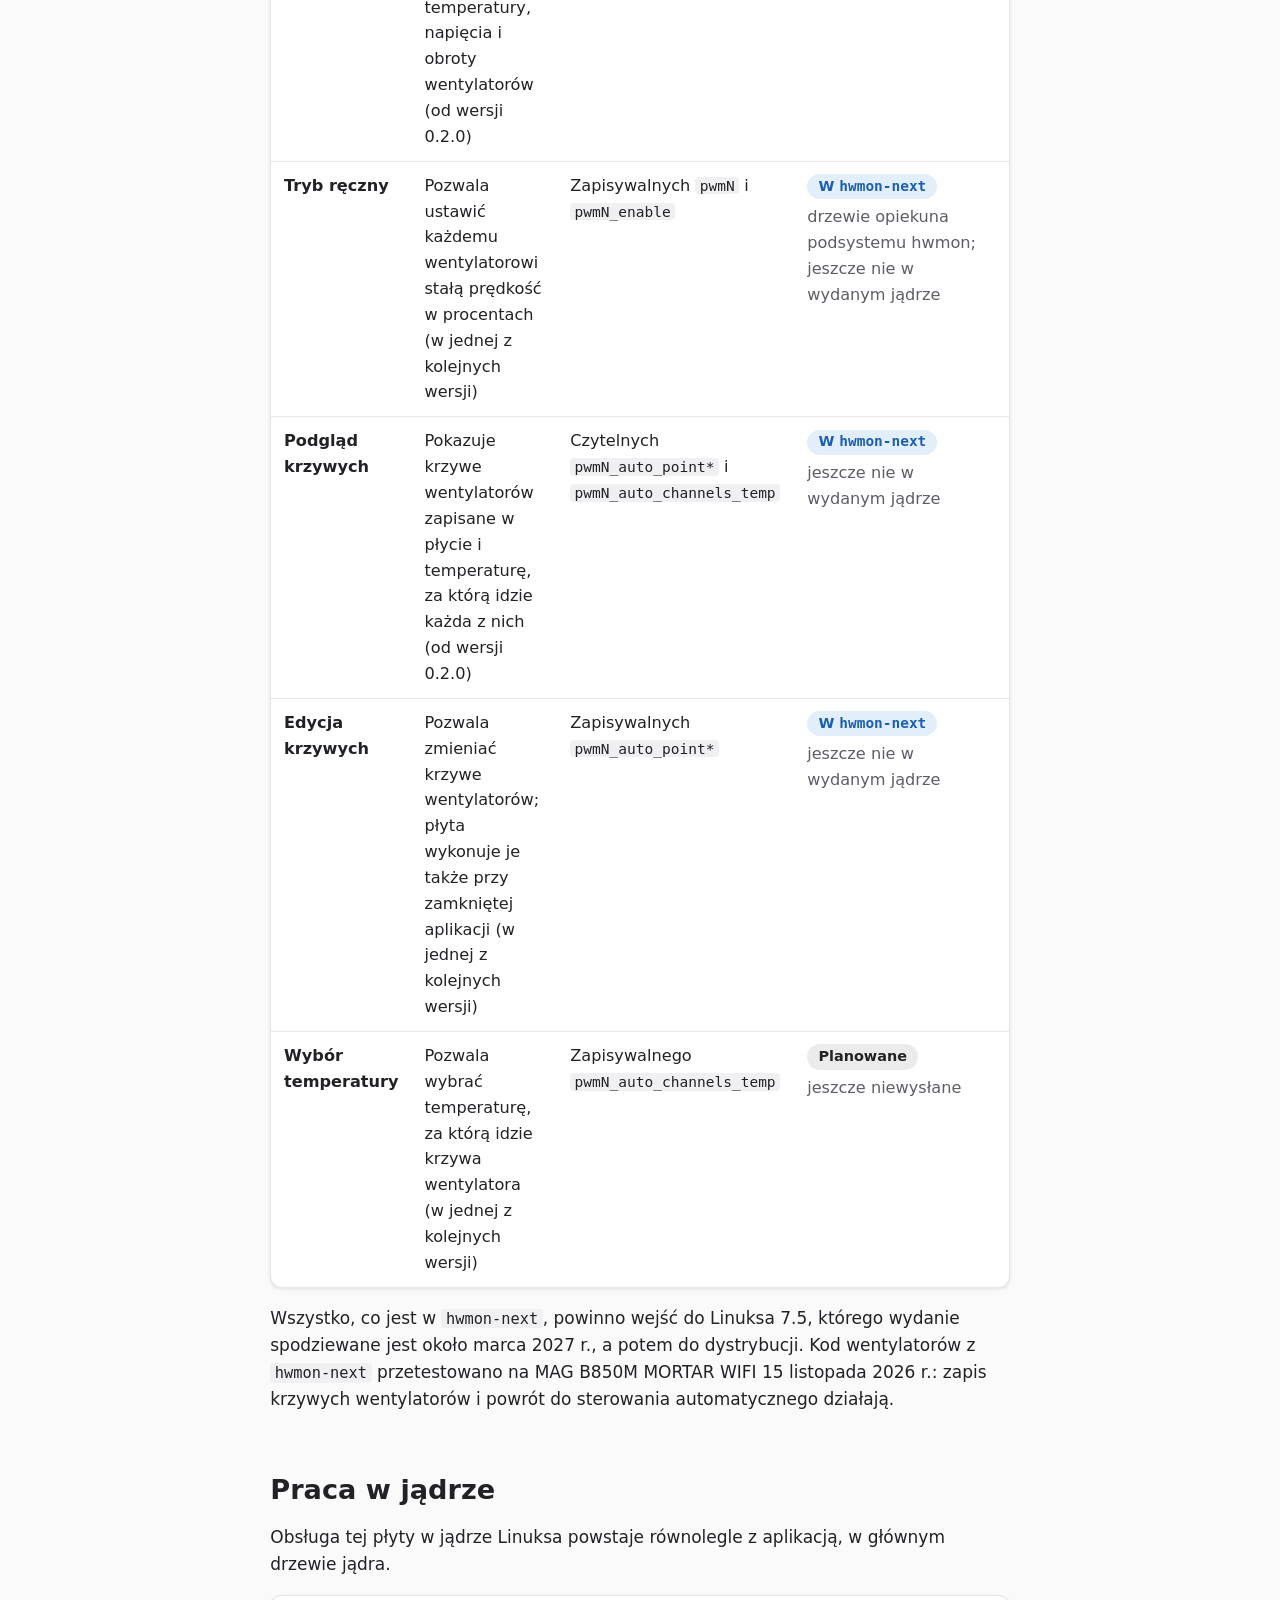
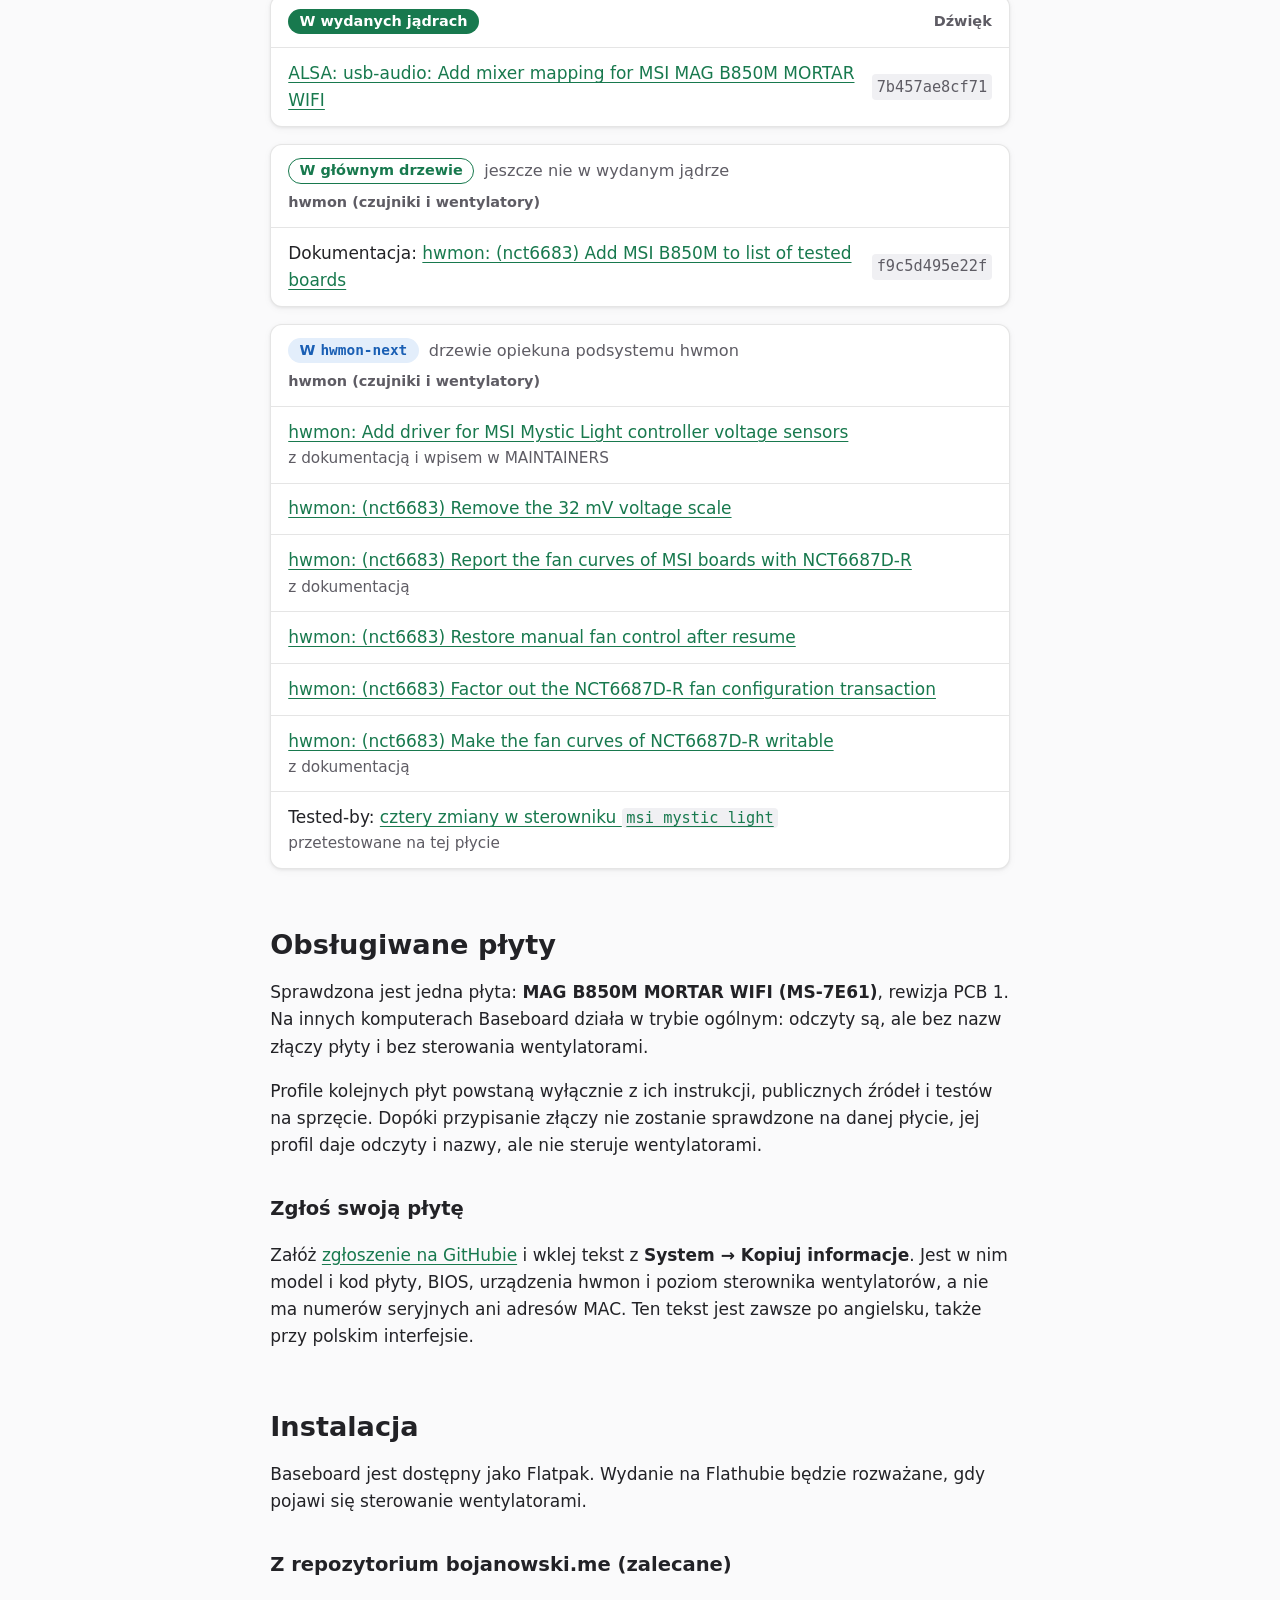
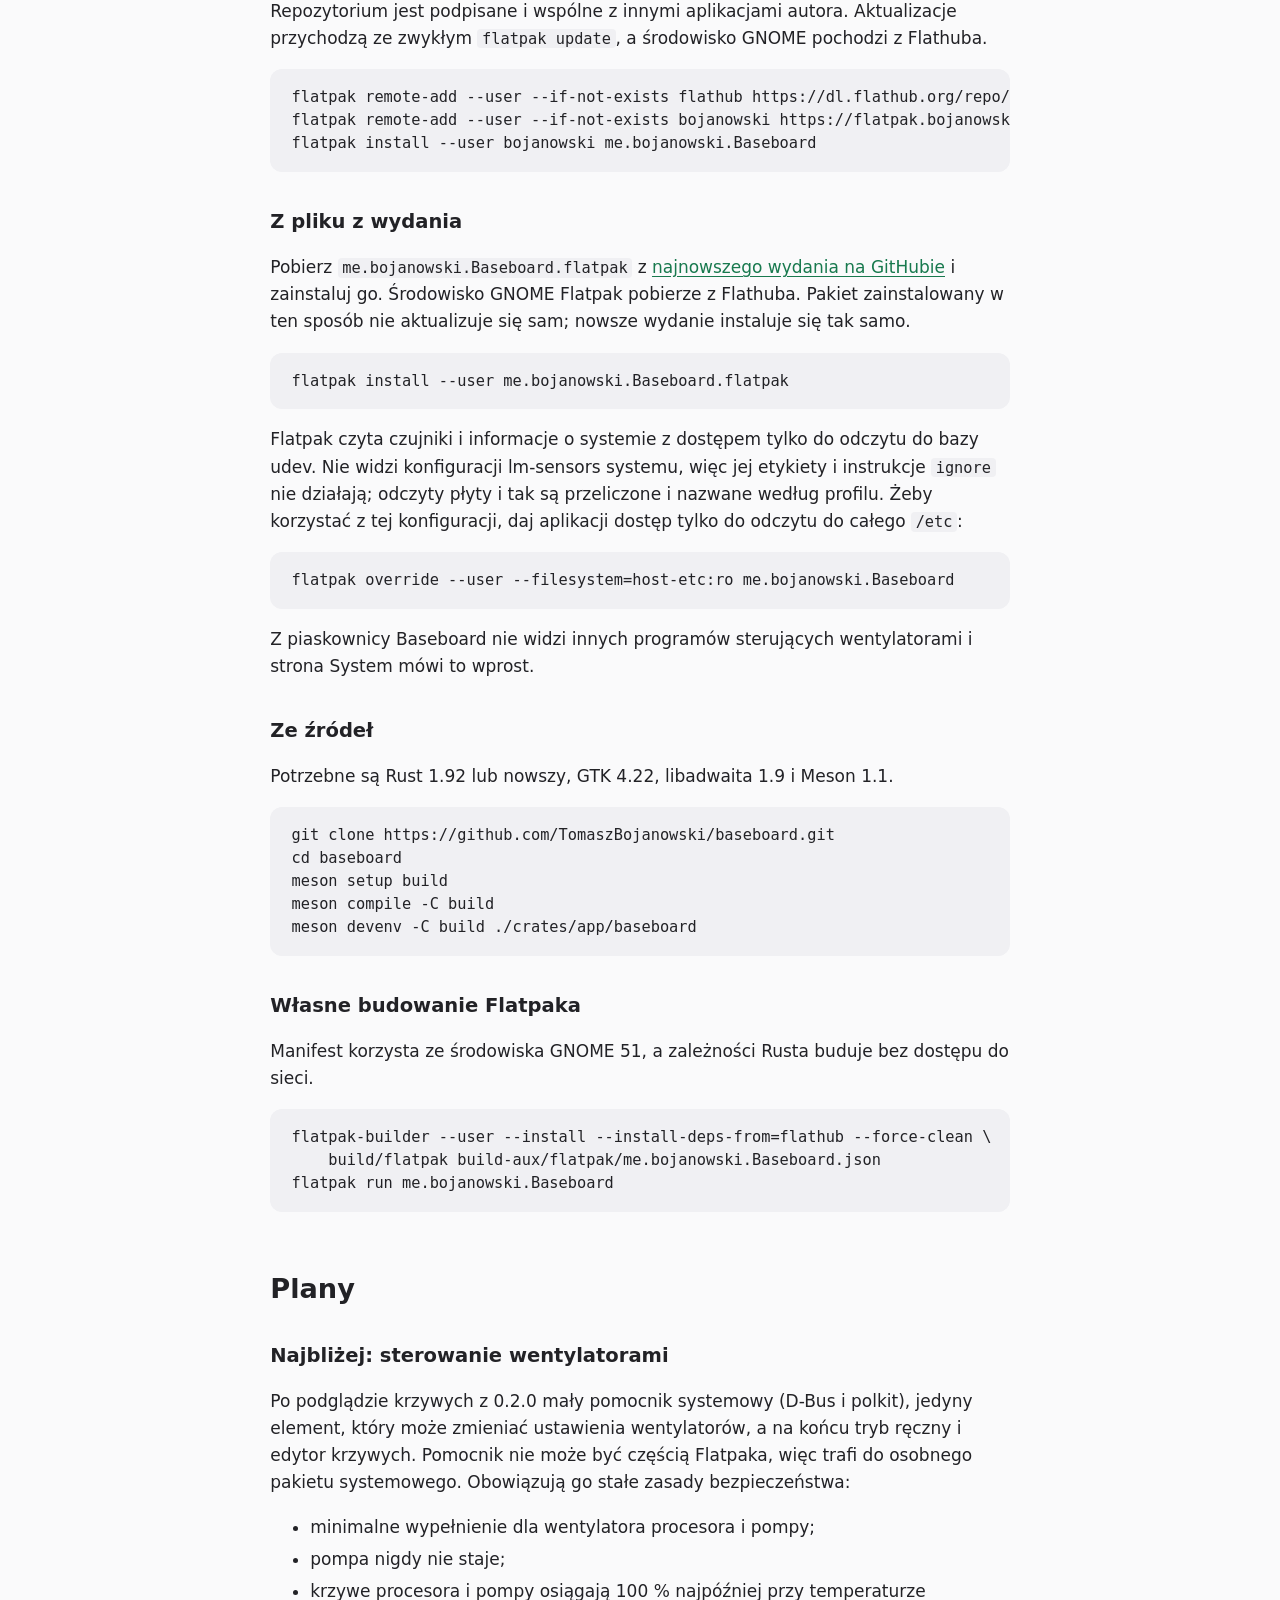
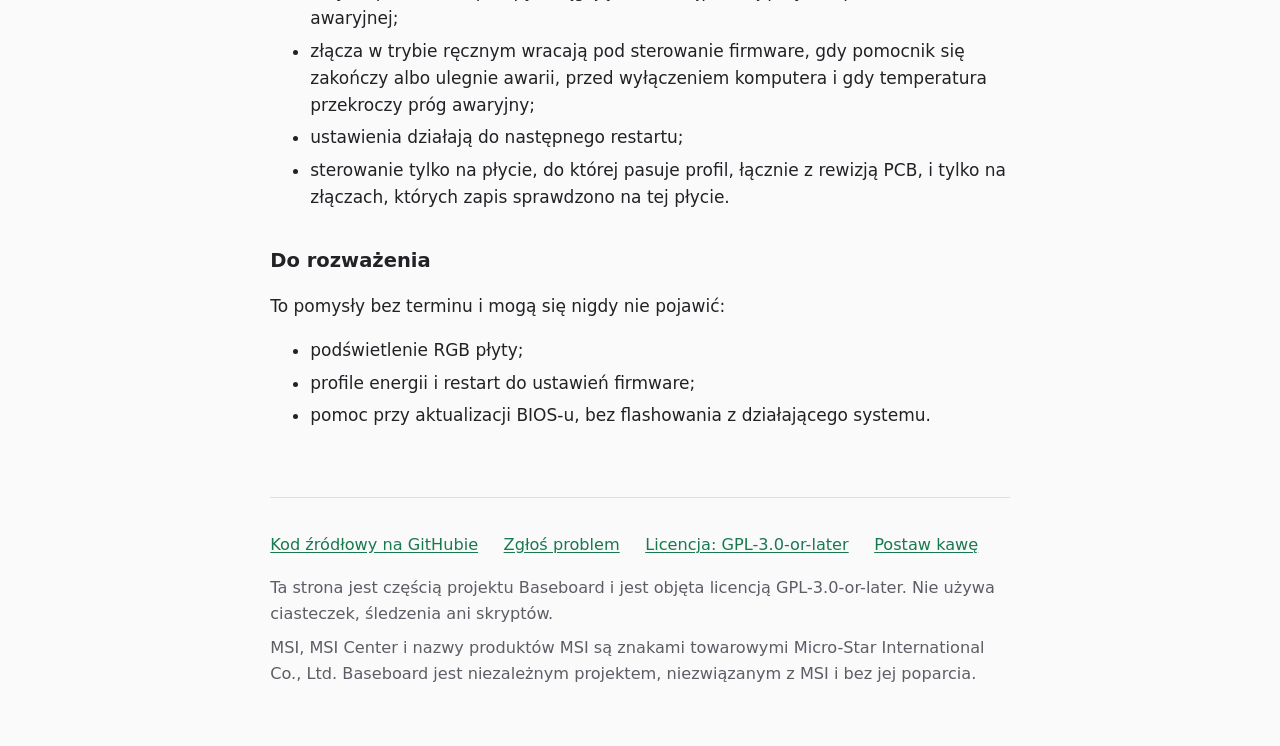
==== commit 6f0ce7d9: "Website and README: rounded screenshots, simpler feature table README showed the release PNGs as the" ====
--- a/website/pl/index.html
+++ b/website/pl/index.html
@@ -63,30 +63,30 @@
 <section class="shots" aria-label="Zrzuty ekranu">
 <figure class="shot main-shot">
 <picture>
-<source srcset="../screenshots/0.2.0/overview-dark-pl.png" media="(prefers-color-scheme: dark)">
-<img src="../screenshots/0.2.0/overview-pl.png" width="1572" height="1072" alt="Strona Przegląd: na górze „Wszystko w normie”; karty procesora, karty graficznej i płyty, każda z temperaturą, linią ostatnich 5 minut i najwyższą wartością od uruchomienia; kafelki wentylatorów, pamięci i dysków oraz wiersz, który otwiera wszystkie czujniki.">
+<source srcset="../screenshots/0.2.0/overview-dark-pl.webp" media="(prefers-color-scheme: dark)">
+<img src="../screenshots/0.2.0/overview-pl.webp" width="1400" height="930" alt="Strona Przegląd: na górze „Wszystko w normie”; karty procesora, karty graficznej i płyty, każda z temperaturą, linią ostatnich 5 minut i najwyższą wartością od uruchomienia; kafelki wentylatorów, pamięci i dysków oraz wiersz, który otwiera wszystkie czujniki.">
 </picture>
 <figcaption>Przegląd: temperatury z ostatnich 5 minut, wentylatory, pamięć i dyski</figcaption>
 </figure>
 <div class="shot-row">
 <figure class="shot">
 <picture>
-<source srcset="../screenshots/0.2.0/fans-dark-pl.png" media="(prefers-color-scheme: dark)">
-<img src="../screenshots/0.2.0/fans-pl.png" width="1572" height="1072" loading="lazy" alt="Strona Wentylatory: karta procesora z temperaturą i obrotami wentylatora procesora oraz lista wentylatorów nazwanych według złączy, z obrotami, wypełnieniem i małą krzywą tam, gdzie sterownik ją podaje.">
+<source srcset="../screenshots/0.2.0/fans-dark-pl.webp" media="(prefers-color-scheme: dark)">
+<img src="../screenshots/0.2.0/fans-pl.webp" width="1400" height="930" loading="lazy" alt="Strona Wentylatory: karta procesora z temperaturą i obrotami wentylatora procesora oraz lista wentylatorów nazwanych według złączy, z obrotami, wypełnieniem i małą krzywą tam, gdzie sterownik ją podaje.">
 </picture>
 <figcaption>Wentylatory: obroty i wypełnienie każdego wentylatora, nazwanego według złącza</figcaption>
 </figure>
 <figure class="shot">
 <picture>
-<source srcset="../screenshots/0.2.0/fan-curve-dark-pl.png" media="(prefers-color-scheme: dark)">
-<img src="../screenshots/0.2.0/fan-curve-pl.png" width="1572" height="1072" loading="lazy" alt="Krzywa wentylatora procesora: wypełnienie w zależności od temperatury procesora mierzonej przez płytę, z punktem, w którym wentylator pracuje teraz, progiem awaryjnym i punktami krzywej odczytanymi z kontrolera płyty.">
+<source srcset="../screenshots/0.2.0/fan-curve-dark-pl.webp" media="(prefers-color-scheme: dark)">
+<img src="../screenshots/0.2.0/fan-curve-pl.webp" width="1400" height="930" loading="lazy" alt="Krzywa wentylatora procesora: wypełnienie w zależności od temperatury procesora mierzonej przez płytę, z punktem, w którym wentylator pracuje teraz, progiem awaryjnym i punktami krzywej odczytanymi z kontrolera płyty.">
 </picture>
 <figcaption>Krzywa wentylatora tak, jak wykonuje ją kontroler płyty; Baseboard tylko ją odczytuje</figcaption>
 </figure>
 <figure class="shot">
 <picture>
-<source srcset="../screenshots/0.2.0/system-dark-pl.png" media="(prefers-color-scheme: dark)">
-<img src="../screenshots/0.2.0/system-pl.png" width="1572" height="1072" loading="lazy" alt="Strona System: na górze „Wszystko w normie”; płyta, BIOS z datą, procesor, pamięć i karta graficzna; dyski i karty sieciowe; system operacyjny oraz wiersz, który otwiera szczegóły techniczne.">
+<source srcset="../screenshots/0.2.0/system-dark-pl.webp" media="(prefers-color-scheme: dark)">
+<img src="../screenshots/0.2.0/system-pl.webp" width="1400" height="930" loading="lazy" alt="Strona System: na górze „Wszystko w normie”; płyta, BIOS z datą, procesor, pamięć i karta graficzna; dyski i karty sieciowe; system operacyjny oraz wiersz, który otwiera szczegóły techniczne.">
 </picture>
 <figcaption>System: płyta, BIOS, procesor, pamięć, karta graficzna i dyski</figcaption>
 </figure>
@@ -134,11 +134,11 @@
 <tr><th scope="col">Poziom</th><th scope="col">Co robi Baseboard</th><th scope="col">Czego wymaga od jądra</th><th scope="col">Stan w jądrze</th></tr>
 </thead>
 <tbody>
-<tr><th scope="row">Tylko odczyt</th><td data-label="Co robi Baseboard">Odczyty i obroty wentylatorów, z wyjaśnieniem, że sterowanie wymaga nowszego sterownika (0.2.0)</td><td data-label="Czego wymaga od jądra">Sterownika <code>nct6683</code> dla układu NCT6687D-R płyty</td><td data-label="Stan w jądrze"><span class="pill pill-released">W obecnych jądrach</span></td></tr>
-<tr><th scope="row">Tryb ręczny</th><td data-label="Co robi Baseboard">Stałe wypełnienie dla każdego złącza, ustawiane przez pomocnika systemowego (później)</td><td data-label="Czego wymaga od jądra">Zapisywalnych <code>pwmN</code> i <code>pwmN_enable</code> oraz przywracania ich po wybudzeniu</td><td data-label="Stan w jądrze"><span class="pill pill-next">W <code>hwmon-next</code></span><span class="vh">,</span> <span class="state-note">drzewie opiekuna podsystemu hwmon; jeszcze nie w wydanym jądrze</span></td></tr>
-<tr><th scope="row">Podgląd krzywych</th><td data-label="Co robi Baseboard">Krzywe zapisane w EC i ich źródło temperatury, tylko do odczytu (0.2.0)</td><td data-label="Czego wymaga od jądra">Czytelnych <code>pwmN_auto_point*</code> i <code>pwmN_auto_channels_temp</code></td><td data-label="Stan w jądrze"><span class="pill pill-next">W <code>hwmon-next</code></span><span class="vh">;</span> <span class="state-note">jeszcze nie w wydanym jądrze</span></td></tr>
-<tr><th scope="row">Krzywe w EC</th><td data-label="Co robi Baseboard">Edycja siedmiopunktowych krzywych w EC; działają też bez aplikacji (później)</td><td data-label="Czego wymaga od jądra">Zapisywalnych <code>pwmN_auto_point*</code></td><td data-label="Stan w jądrze"><span class="pill pill-next">W <code>hwmon-next</code></span><span class="vh">;</span> <span class="state-note">jeszcze nie w wydanym jądrze</span></td></tr>
-<tr><th scope="row">Wybór temperatury</th><td data-label="Co robi Baseboard">Wybór czujnika, za którym idzie krzywa (później)</td><td data-label="Czego wymaga od jądra">Zapisywalnego <code>pwmN_auto_channels_temp</code></td><td data-label="Stan w jądrze"><span class="pill pill-planned">Planowane</span><span class="vh">,</span> <span class="state-note">jeszcze niewysłane</span></td></tr>
+<tr><th scope="row">Tylko odczyt</th><td data-label="Co robi Baseboard">Pokazuje temperatury, napięcia i obroty wentylatorów (od wersji 0.2.0)</td><td data-label="Czego wymaga od jądra">Sterownika <code>nct6683</code></td><td data-label="Stan w jądrze"><span class="pill pill-released">W obecnych jądrach</span></td></tr>
+<tr><th scope="row">Tryb ręczny</th><td data-label="Co robi Baseboard">Pozwala ustawić każdemu wentylatorowi stałą prędkość w procentach (w jednej z kolejnych wersji)</td><td data-label="Czego wymaga od jądra">Zapisywalnych <code>pwmN</code> i <code>pwmN_enable</code></td><td data-label="Stan w jądrze"><span class="pill pill-next">W <code>hwmon-next</code></span><span class="vh">,</span> <span class="state-note">drzewie opiekuna podsystemu hwmon; jeszcze nie w wydanym jądrze</span></td></tr>
+<tr><th scope="row">Podgląd krzywych</th><td data-label="Co robi Baseboard">Pokazuje krzywe wentylatorów zapisane w płycie i temperaturę, za którą idzie każda z nich (od wersji 0.2.0)</td><td data-label="Czego wymaga od jądra">Czytelnych <code>pwmN_auto_point*</code> i <code>pwmN_auto_channels_temp</code></td><td data-label="Stan w jądrze"><span class="pill pill-next">W <code>hwmon-next</code></span><span class="vh">;</span> <span class="state-note">jeszcze nie w wydanym jądrze</span></td></tr>
+<tr><th scope="row">Edycja krzywych</th><td data-label="Co robi Baseboard">Pozwala zmieniać krzywe wentylatorów; płyta wykonuje je także przy zamkniętej aplikacji (w jednej z kolejnych wersji)</td><td data-label="Czego wymaga od jądra">Zapisywalnych <code>pwmN_auto_point*</code></td><td data-label="Stan w jądrze"><span class="pill pill-next">W <code>hwmon-next</code></span><span class="vh">;</span> <span class="state-note">jeszcze nie w wydanym jądrze</span></td></tr>
+<tr><th scope="row">Wybór temperatury</th><td data-label="Co robi Baseboard">Pozwala wybrać temperaturę, za którą idzie krzywa wentylatora (w jednej z kolejnych wersji)</td><td data-label="Czego wymaga od jądra">Zapisywalnego <code>pwmN_auto_channels_temp</code></td><td data-label="Stan w jądrze"><span class="pill pill-planned">Planowane</span><span class="vh">,</span> <span class="state-note">jeszcze niewysłane</span></td></tr>
 </tbody>
 </table>
 </div>
--- a/website/style.css
+++ b/website/style.css
@@ -353,29 +353,19 @@
     margin-top: calc(-1 * var(--overlap));
 }
 
-/* The PNGs are the release screenshots that metainfo and README use: the
-   window (1500 × 1000 at 36, 26 of 1572 × 1072) with its own shadow and,
-   taken without a compositor, square corners and a 6 px edge with light
-   lines. The picture shows the window without the shadow and the edge
-   (1488 × 988 at 42, 32), so the files stay as they are. */
-.shot picture {
+/* Each picture is the window alone, with transparent rounded corners and
+   without a shadow (screenshots/<version>/*.webp); the shadow is drawn
+   here. */
+.shot img {
     display: block;
-    overflow: hidden;
-    aspect-ratio: 1488 / 988;
+    width: 100%;
+    height: auto;
     border-radius: 12px;
     filter: drop-shadow(0 8px 18px var(--shot-shadow));
 }
 
-.main-shot picture {
+.main-shot img {
     filter: drop-shadow(0 14px 30px var(--shot-shadow));
-}
-
-.shot img {
-    display: block;
-    width: calc(100% * 1572 / 1488);
-    max-width: none;
-    height: auto;
-    margin: calc(-100% * 32 / 1488) 0 0 calc(-100% * 42 / 1488);
 }
 
 .shot-row {
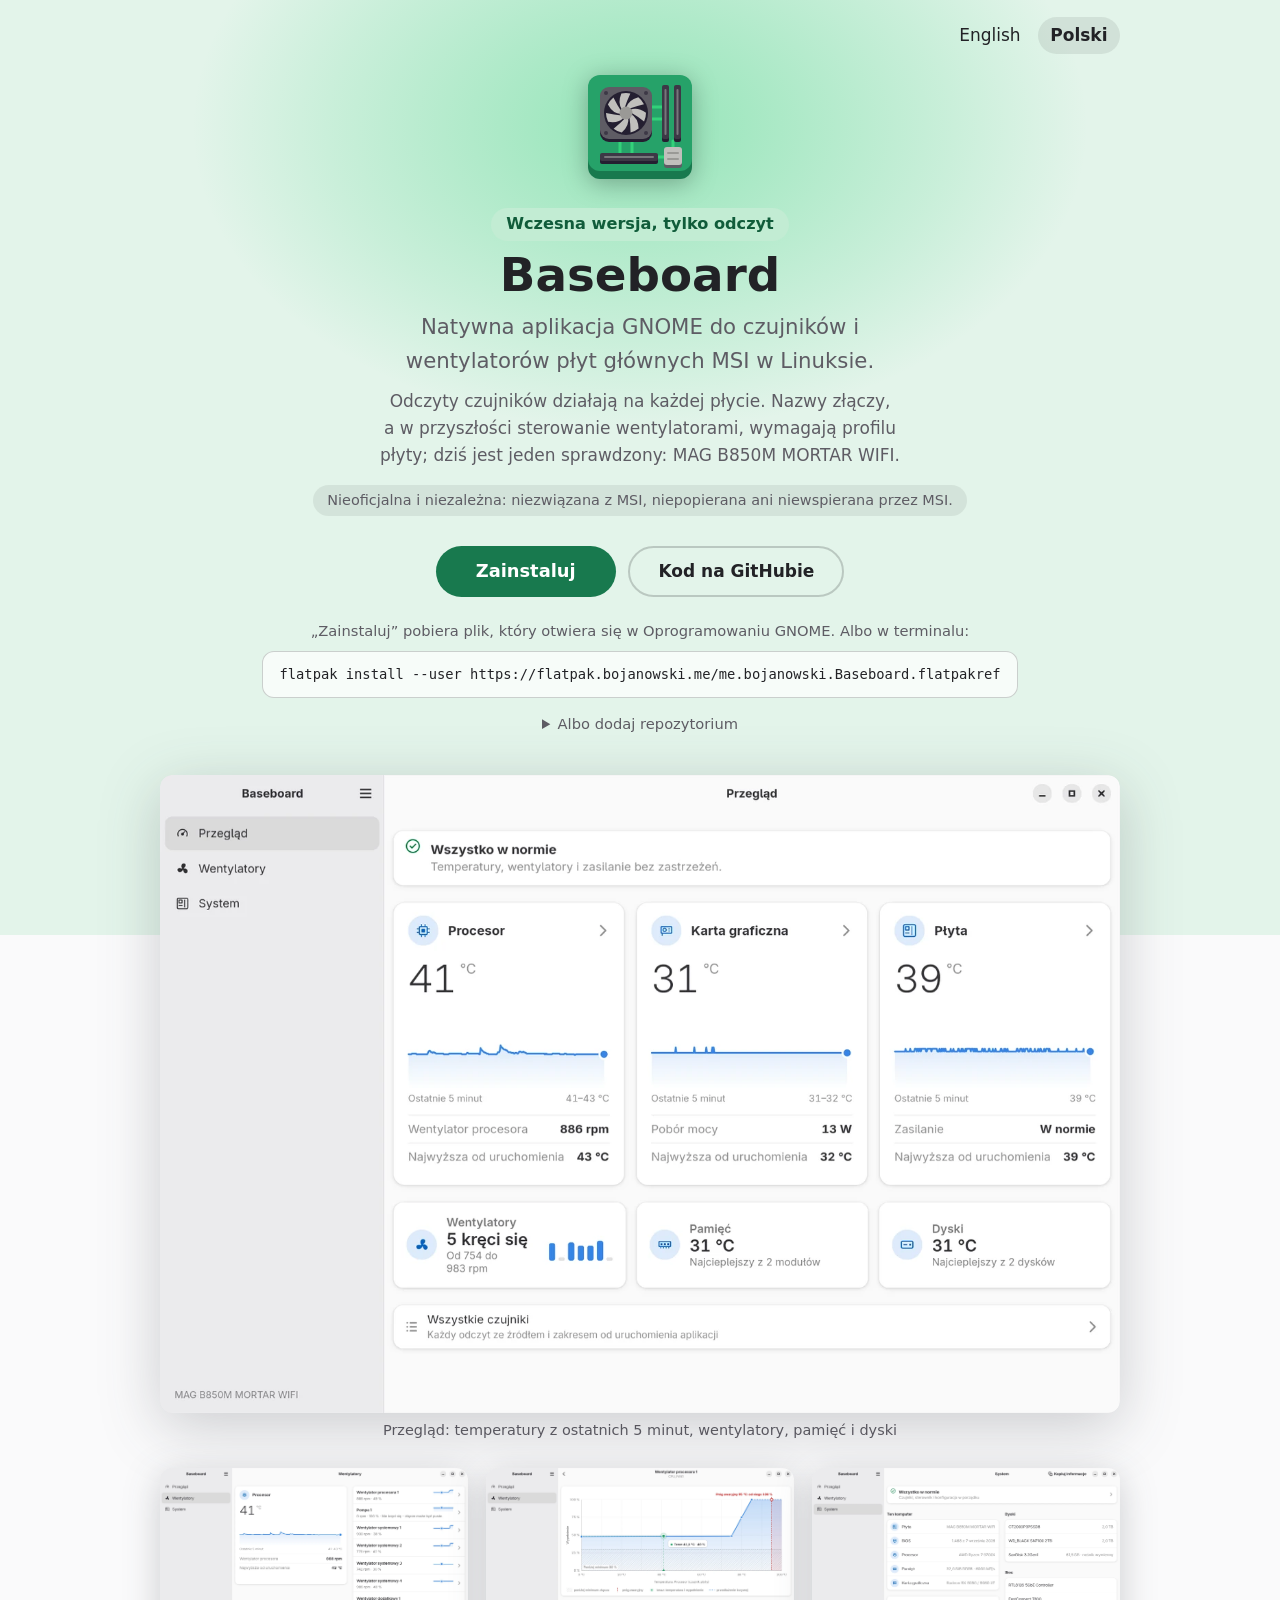
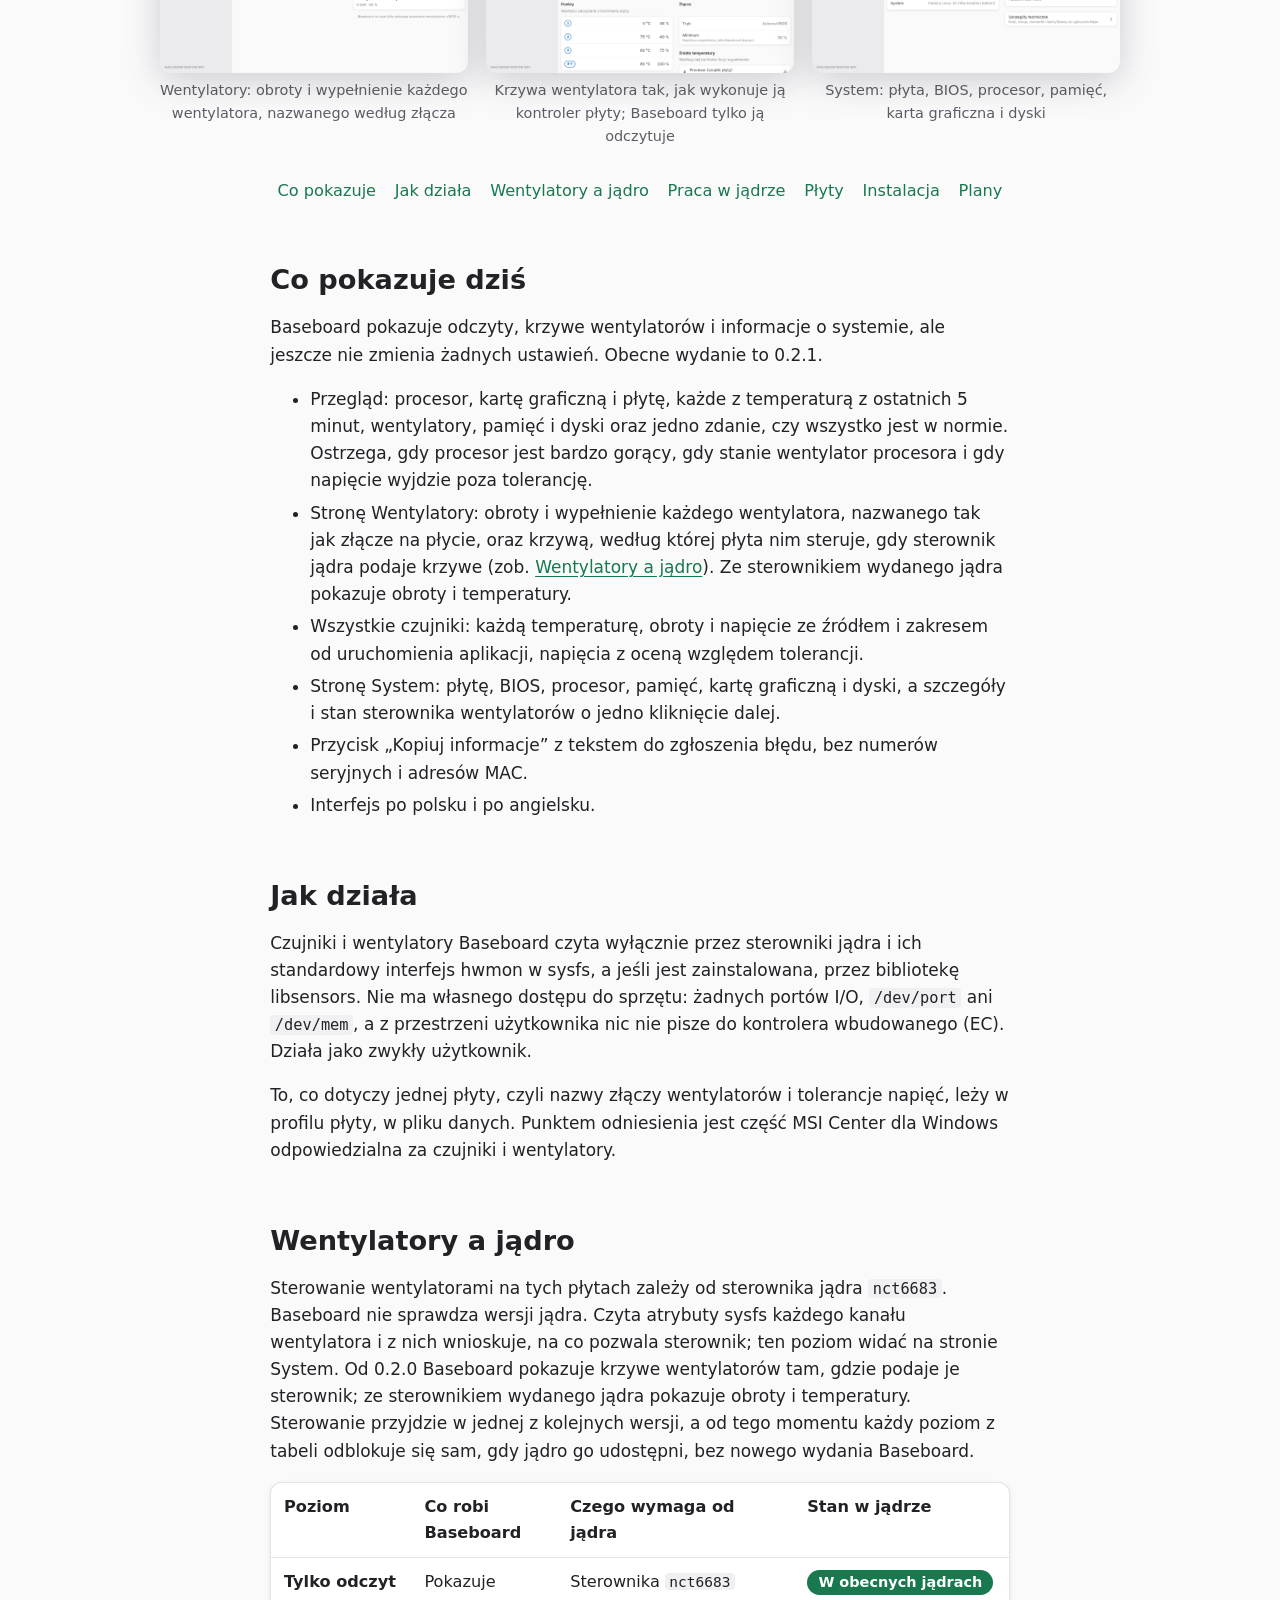
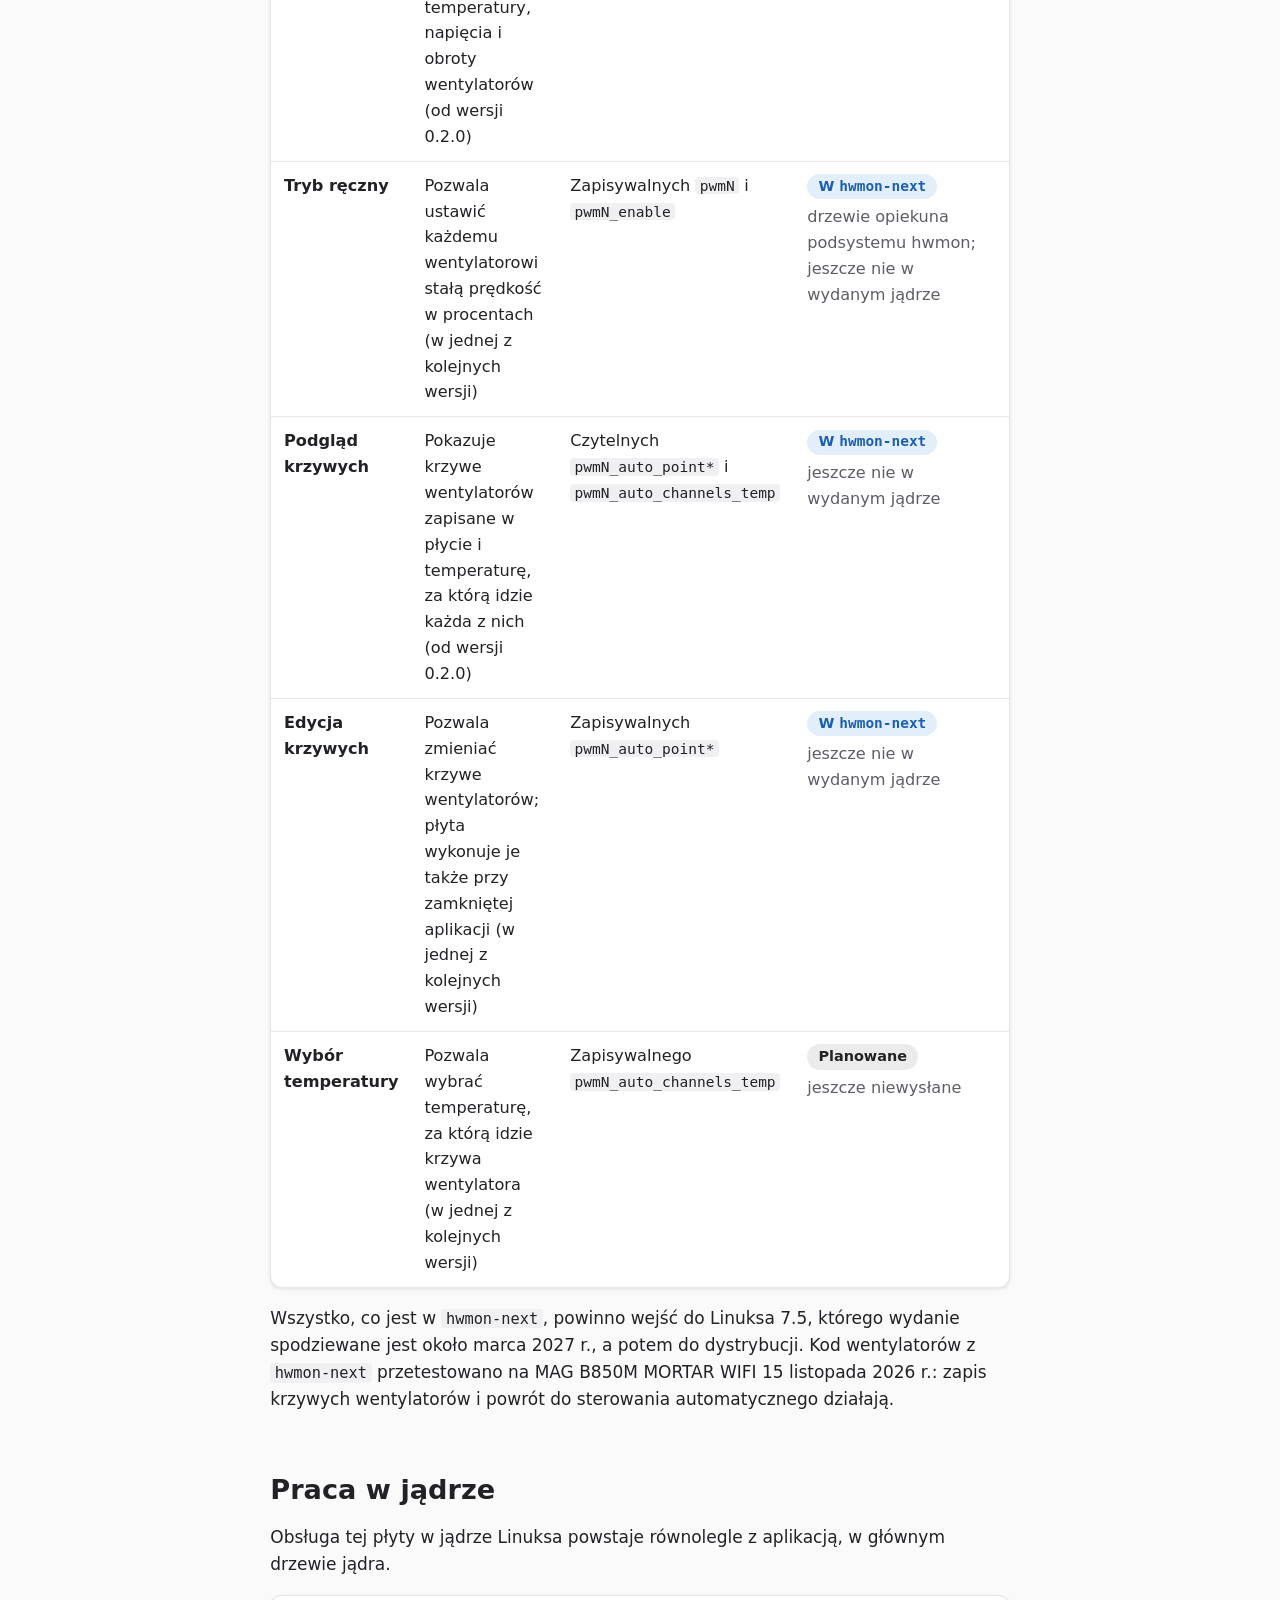
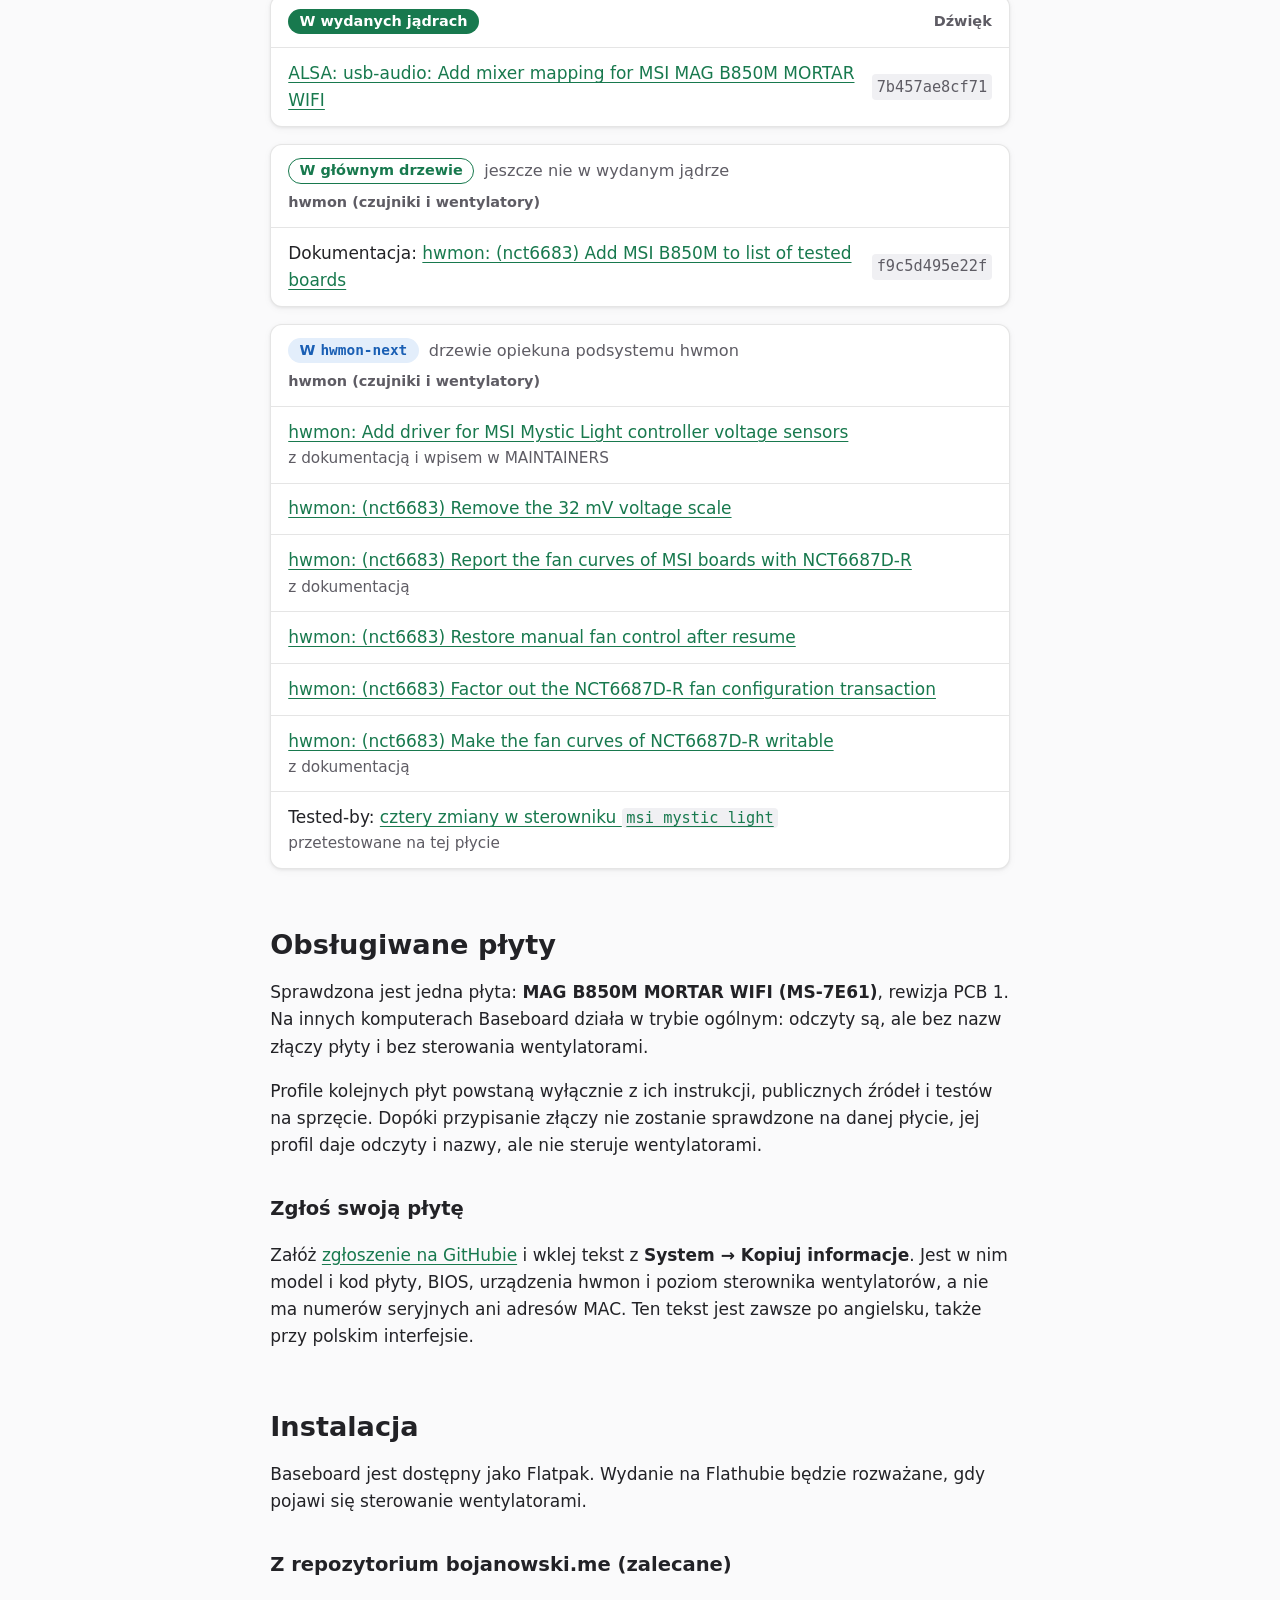
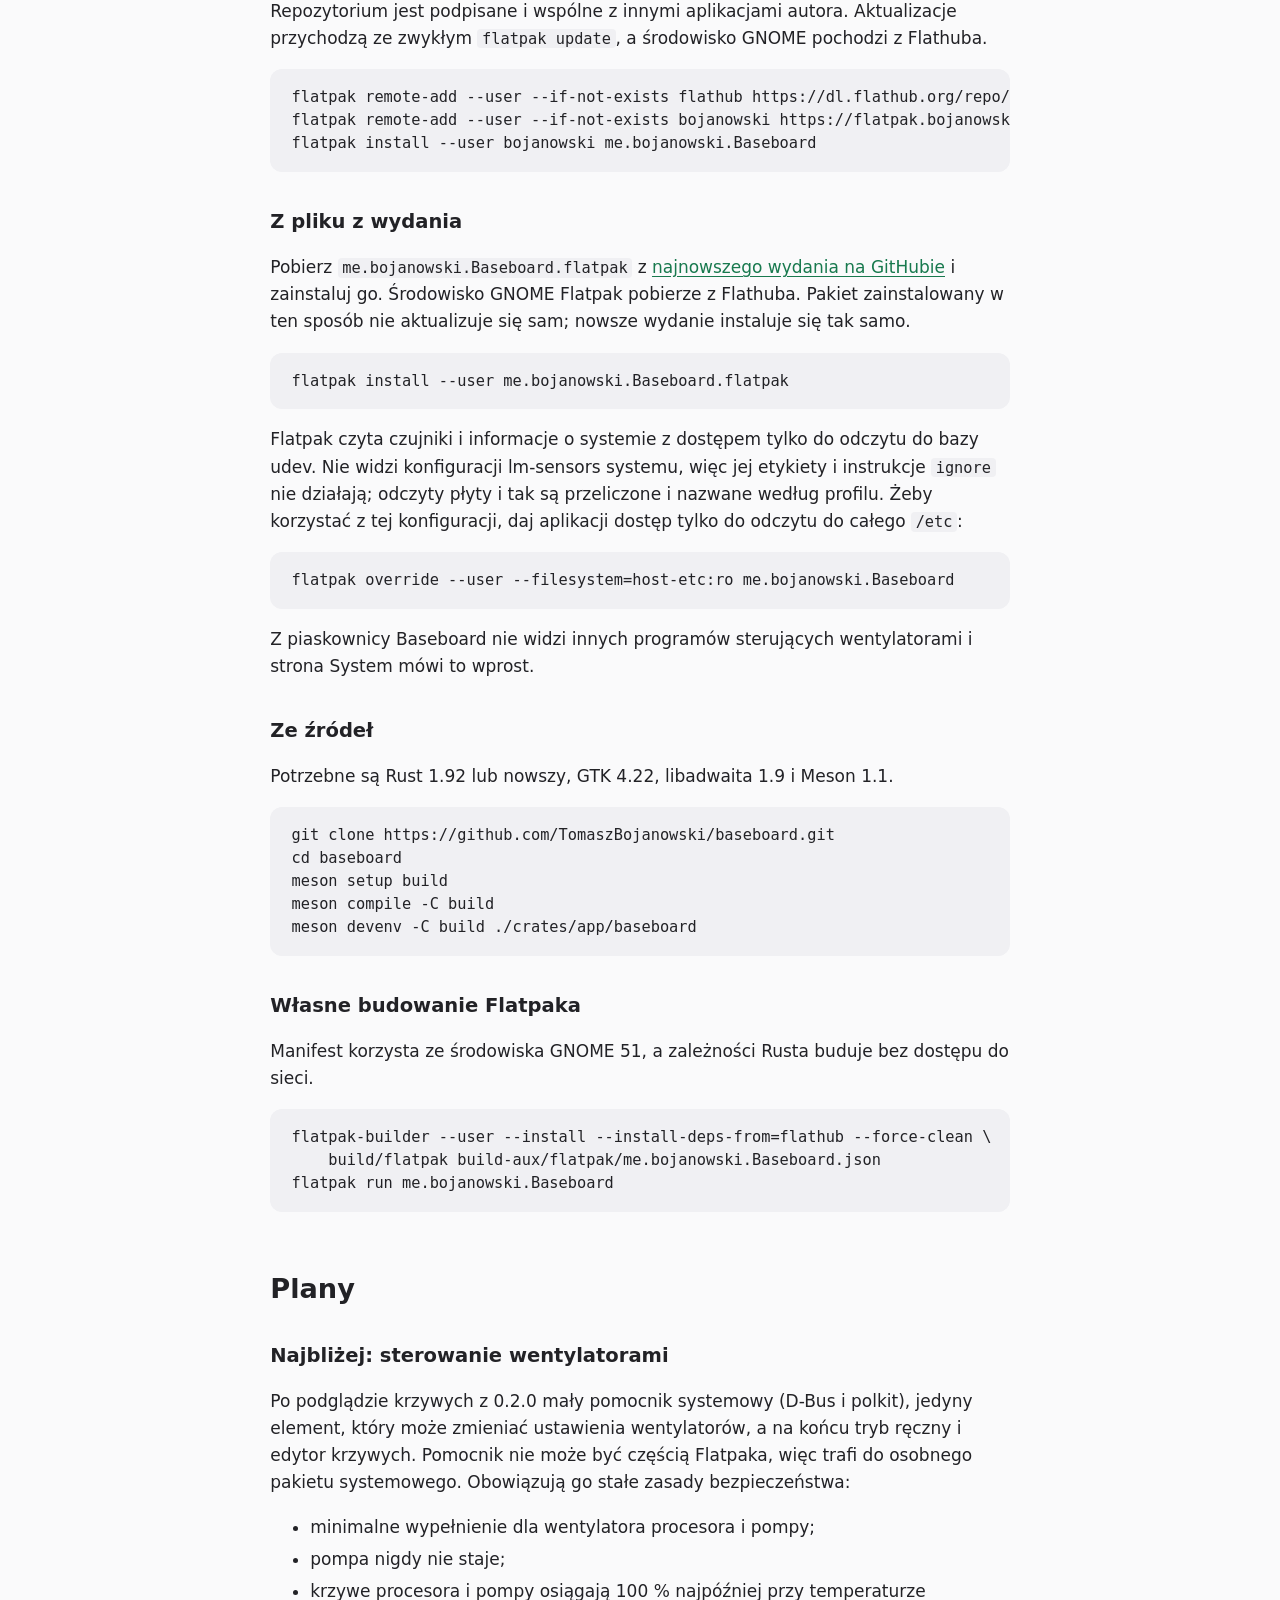
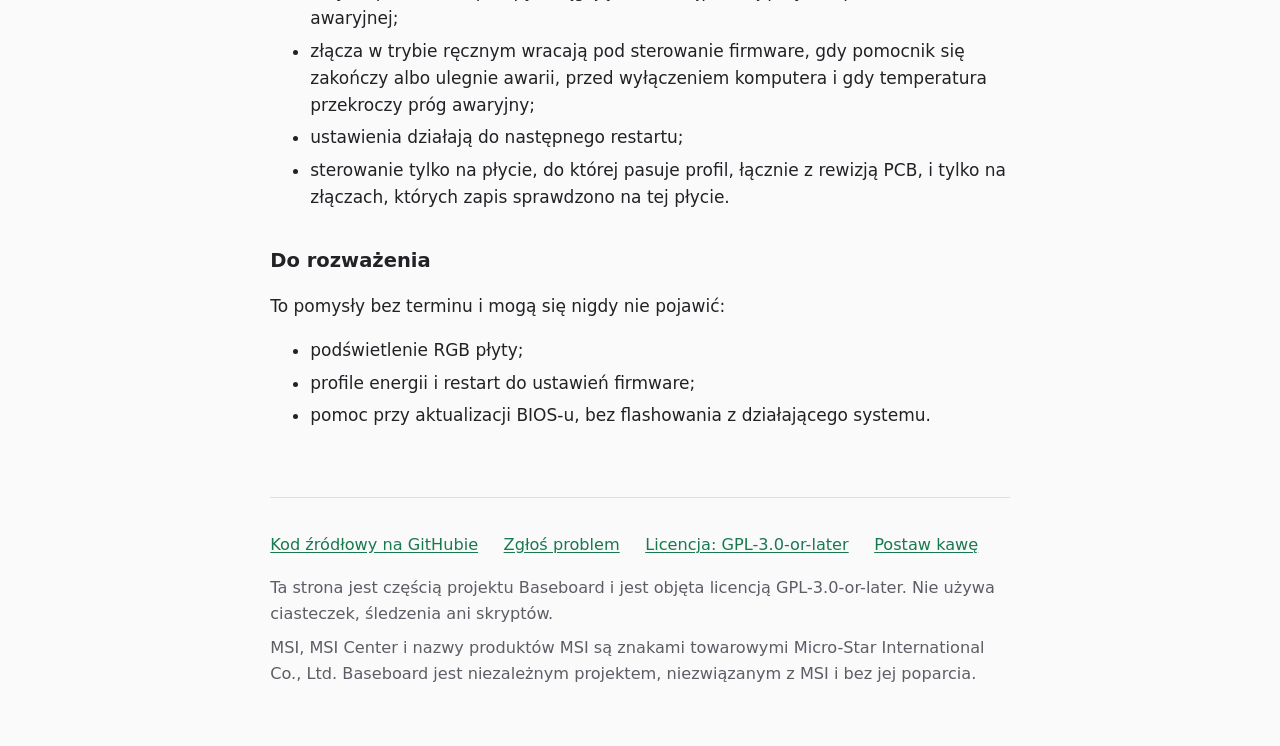
==== commit 965647d7: "Prepare the metainfo and version 0.2.1 The release of the fixes after 0.2.0 (D76): the steps of §10." ====
--- a/website/pl/index.html
+++ b/website/pl/index.html
@@ -108,7 +108,7 @@
 <main id="main">
 <section id="dzis" aria-labelledby="dzis-tytul">
 <h2 id="dzis-tytul">Co pokazuje dziś</h2>
-<p>Baseboard pokazuje odczyty, krzywe wentylatorów i informacje o systemie, ale jeszcze nie zmienia żadnych ustawień. Obecne wydanie to 0.2.0.</p>
+<p>Baseboard pokazuje odczyty, krzywe wentylatorów i informacje o systemie, ale jeszcze nie zmienia żadnych ustawień. Obecne wydanie to 0.2.1.</p>
 <ul>
 <li>Przegląd: procesor, kartę graficzną i płytę, każde z temperaturą z ostatnich 5 minut, wentylatory, pamięć i dyski oraz jedno zdanie, czy wszystko jest w normie. Ostrzega, gdy procesor jest bardzo gorący, gdy stanie wentylator procesora i gdy napięcie wyjdzie poza tolerancję.</li>
 <li>Stronę Wentylatory: obroty i wypełnienie każdego wentylatora, nazwanego tak jak złącze na płycie, oraz krzywą, według której płyta nim steruje, gdy sterownik jądra podaje krzywe (zob. <a href="#jadro">Wentylatory a jądro</a>). Ze sterownikiem wydanego jądra pokazuje obroty i temperatury.</li>
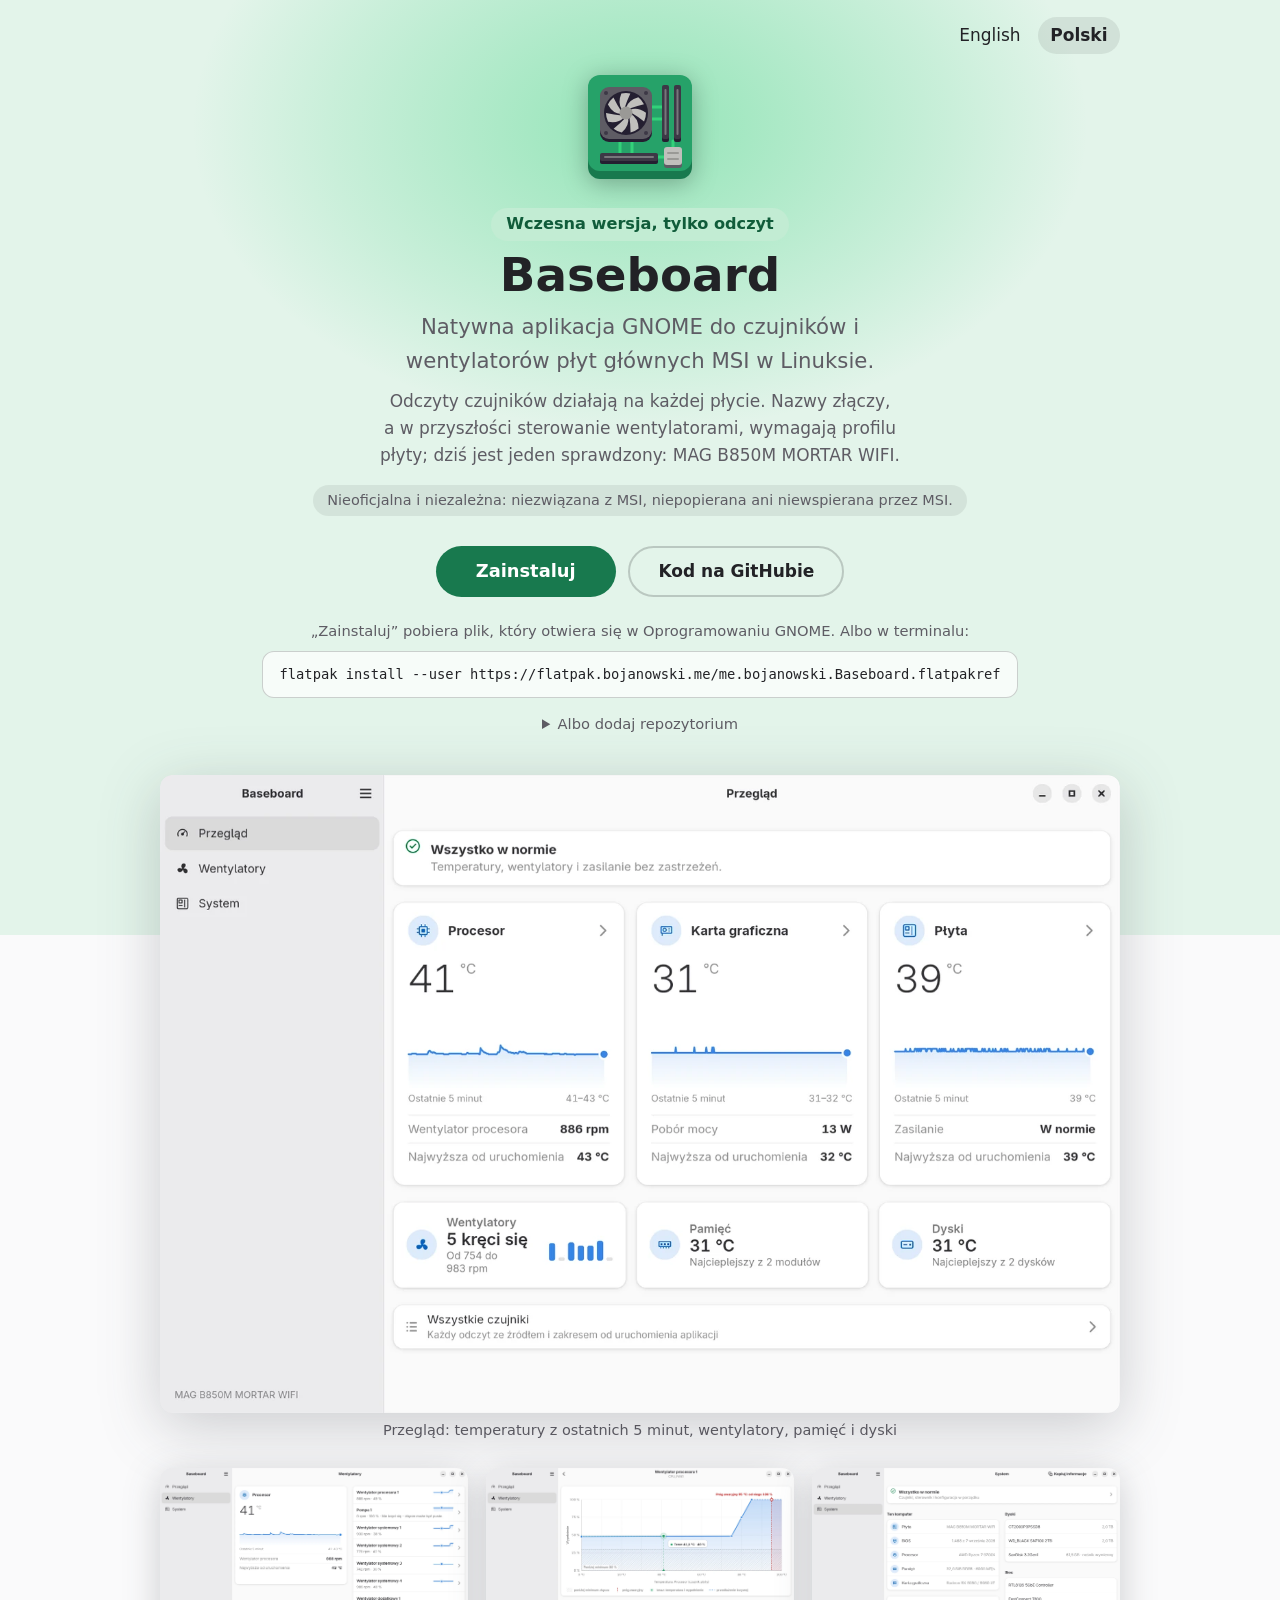
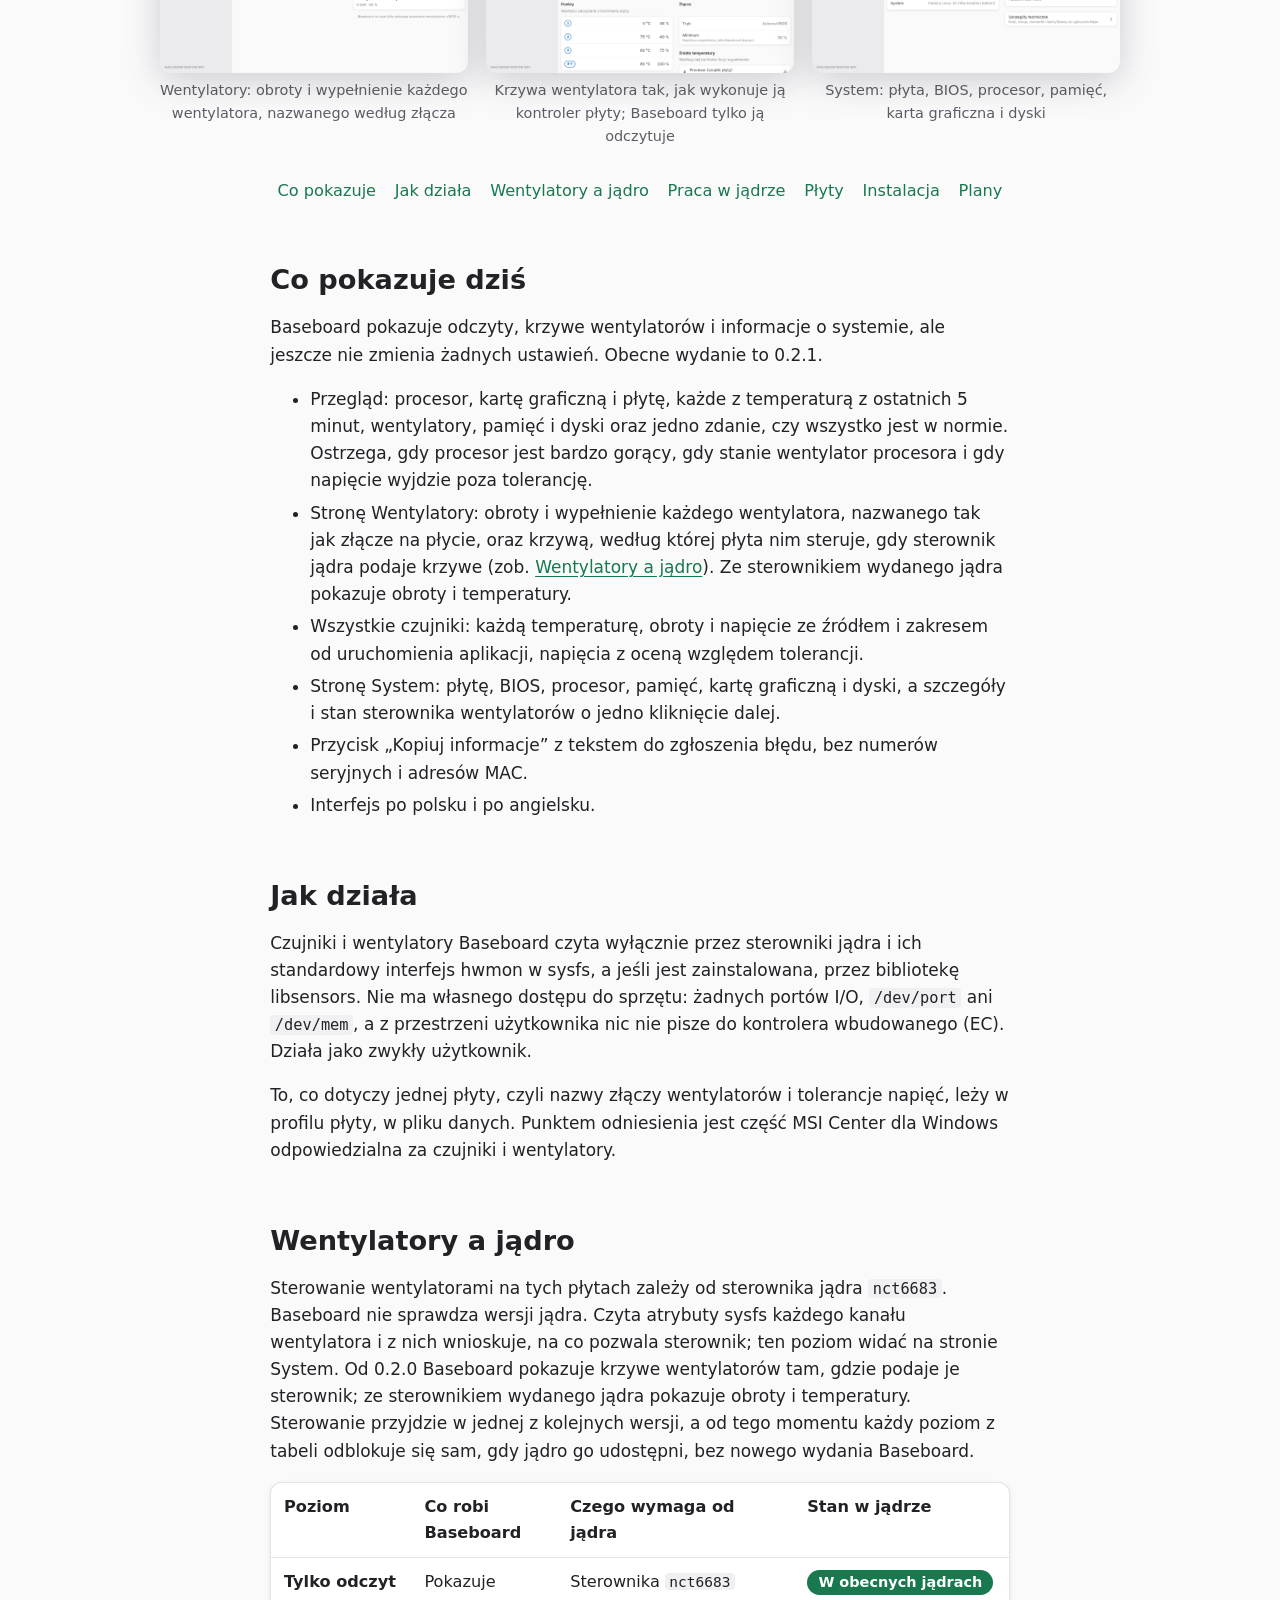
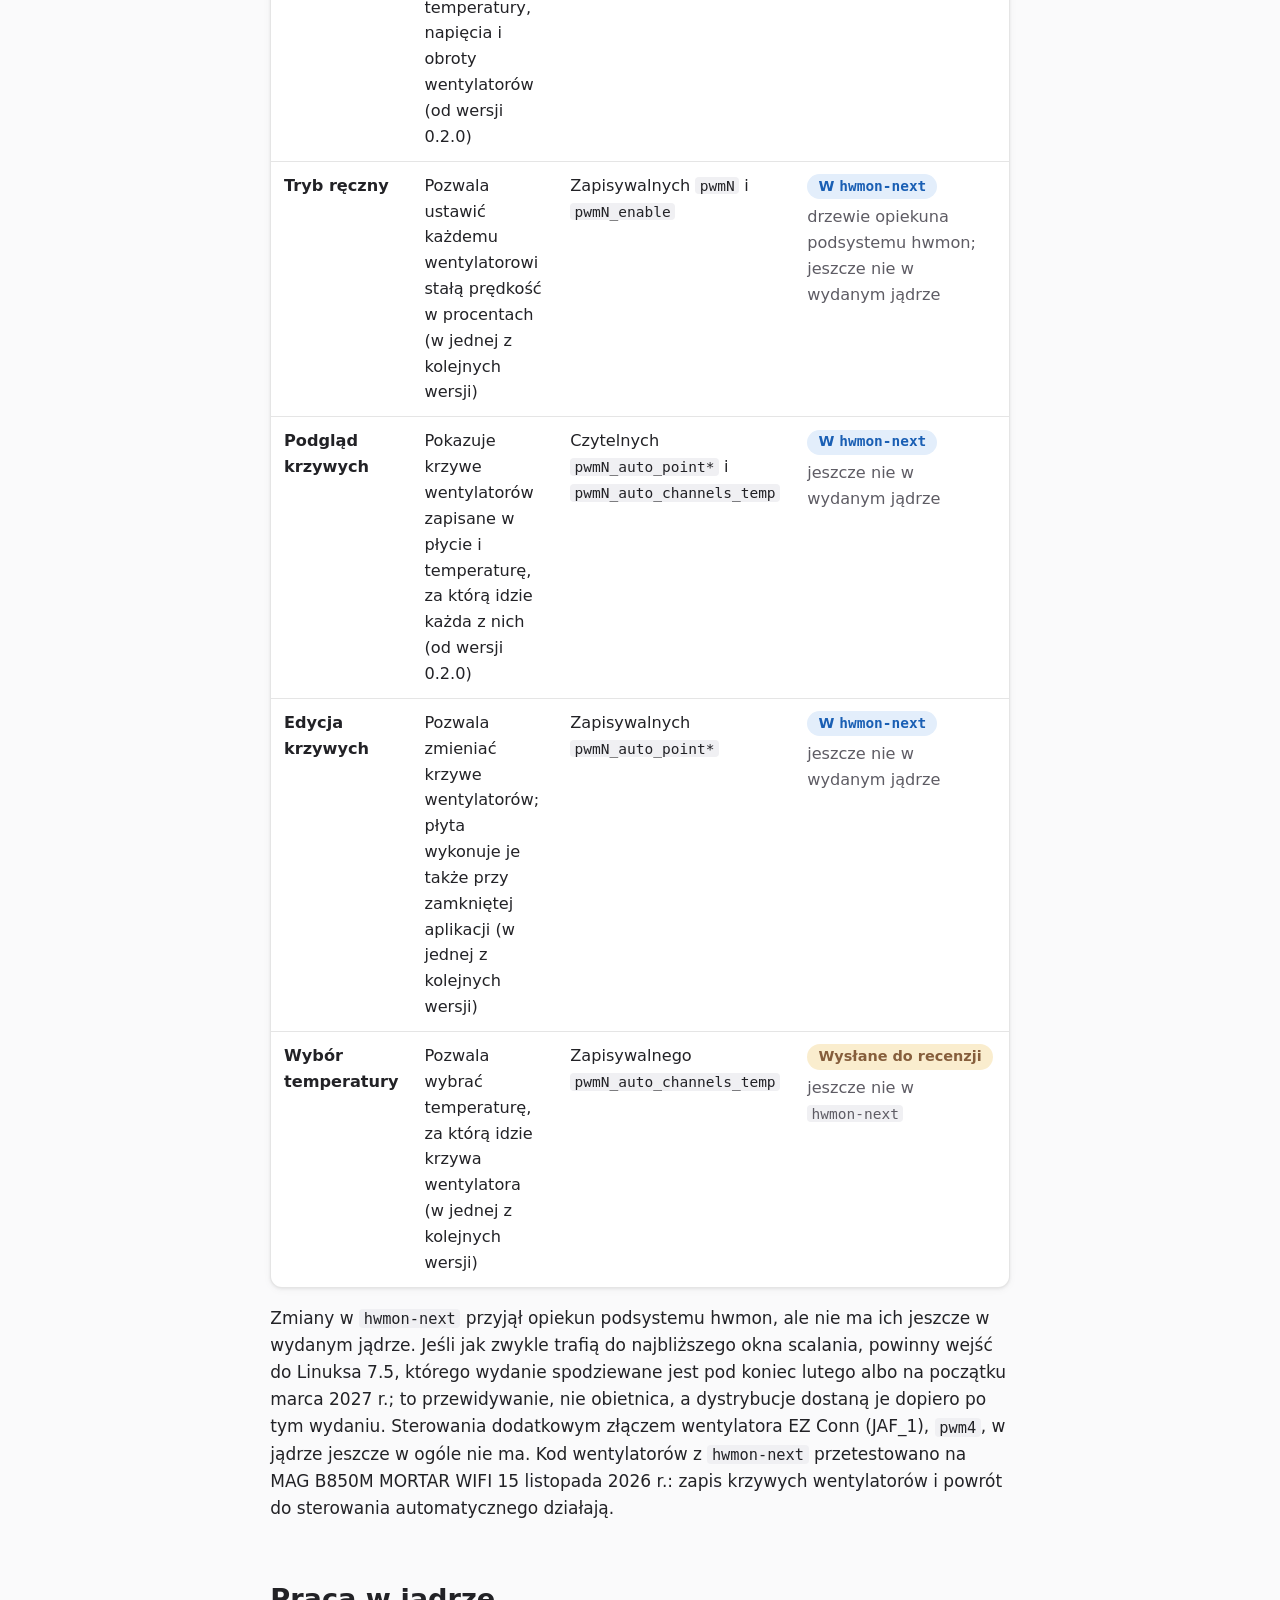
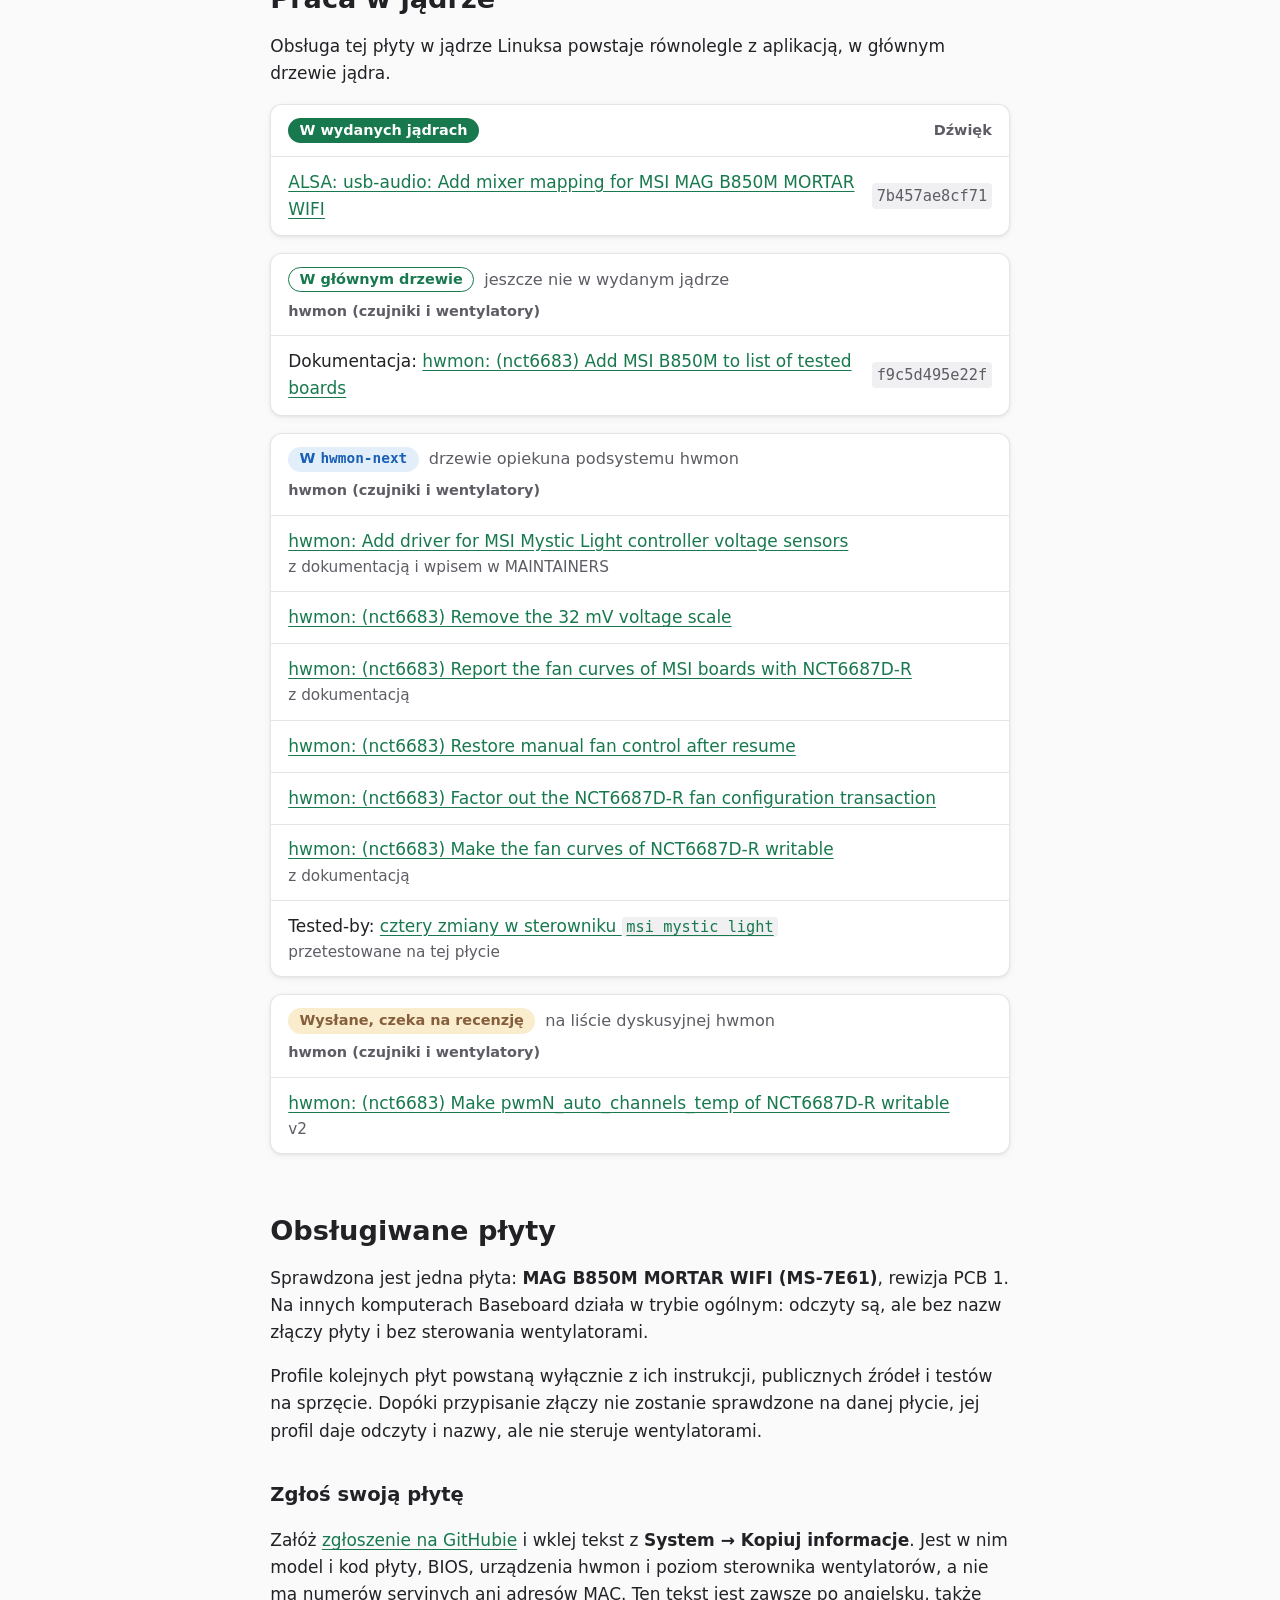
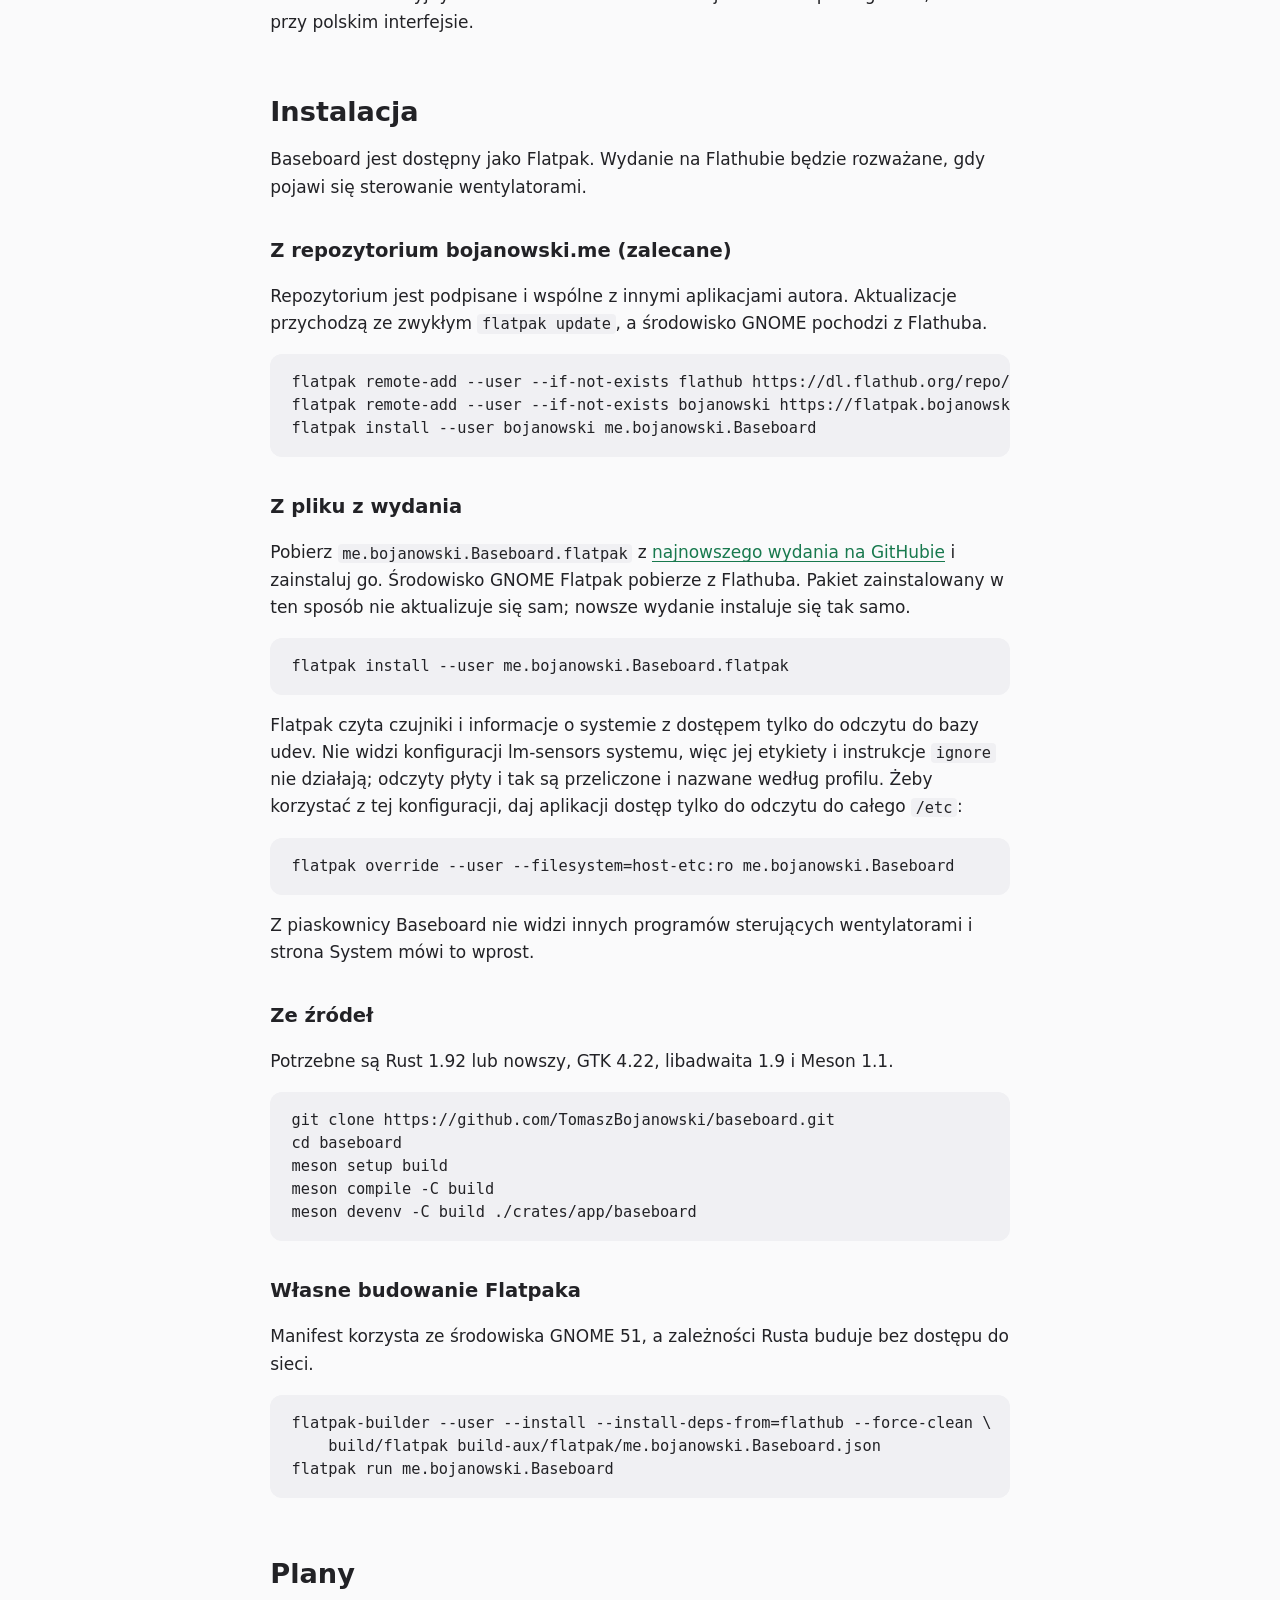
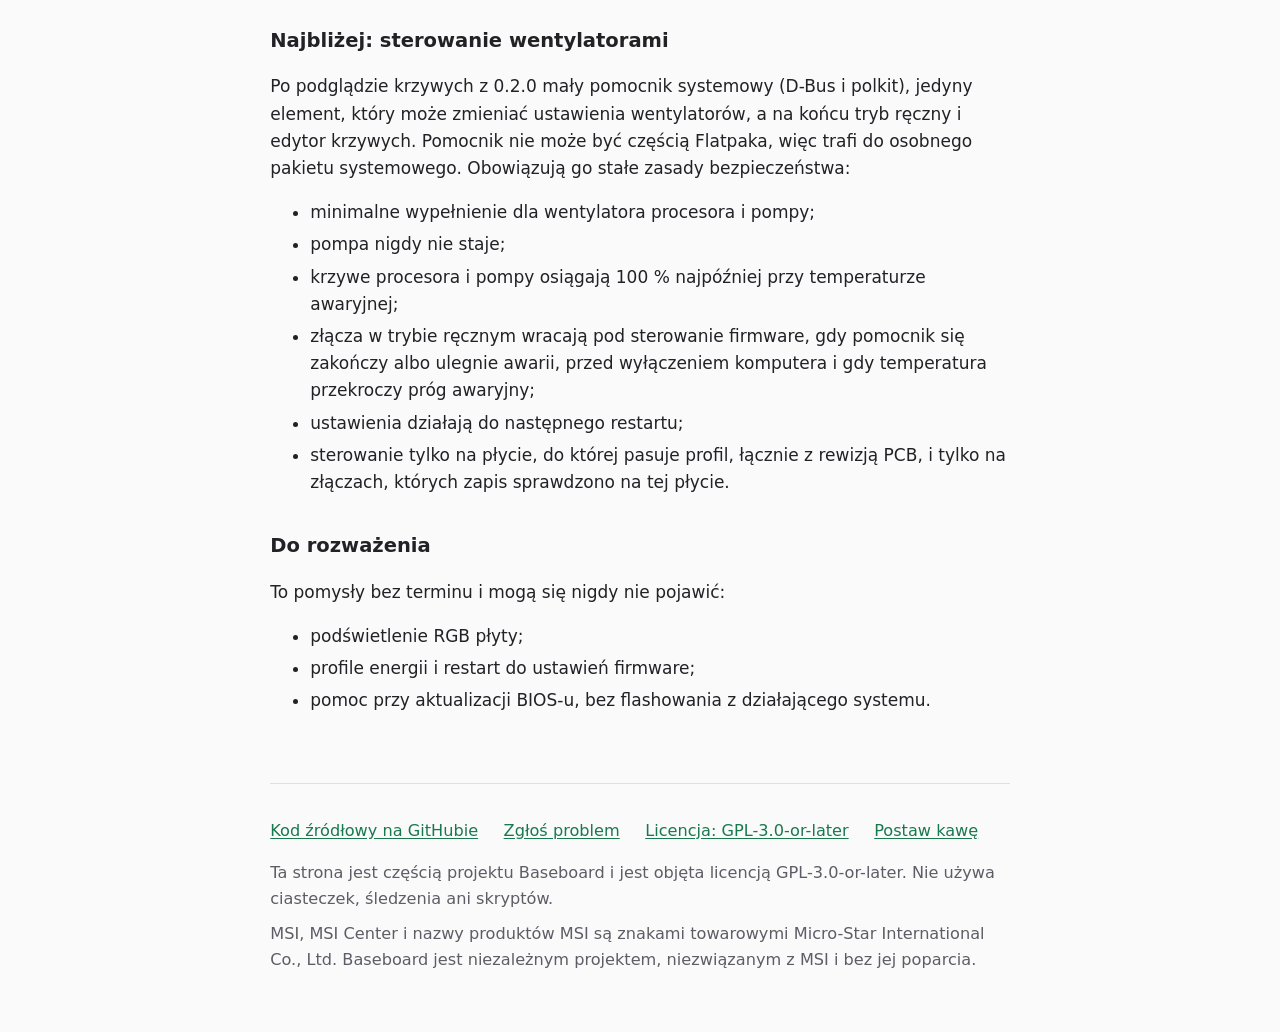
==== commit 7d99bc98: "Describe the temperature source patch as sent for review The patch that makes pwmN_auto_channels_tem" ====
--- a/website/pl/index.html
+++ b/website/pl/index.html
@@ -138,11 +138,11 @@
 <tr><th scope="row">Tryb ręczny</th><td data-label="Co robi Baseboard">Pozwala ustawić każdemu wentylatorowi stałą prędkość w procentach (w jednej z kolejnych wersji)</td><td data-label="Czego wymaga od jądra">Zapisywalnych <code>pwmN</code> i <code>pwmN_enable</code></td><td data-label="Stan w jądrze"><span class="pill pill-next">W <code>hwmon-next</code></span><span class="vh">,</span> <span class="state-note">drzewie opiekuna podsystemu hwmon; jeszcze nie w wydanym jądrze</span></td></tr>
 <tr><th scope="row">Podgląd krzywych</th><td data-label="Co robi Baseboard">Pokazuje krzywe wentylatorów zapisane w płycie i temperaturę, za którą idzie każda z nich (od wersji 0.2.0)</td><td data-label="Czego wymaga od jądra">Czytelnych <code>pwmN_auto_point*</code> i <code>pwmN_auto_channels_temp</code></td><td data-label="Stan w jądrze"><span class="pill pill-next">W <code>hwmon-next</code></span><span class="vh">;</span> <span class="state-note">jeszcze nie w wydanym jądrze</span></td></tr>
 <tr><th scope="row">Edycja krzywych</th><td data-label="Co robi Baseboard">Pozwala zmieniać krzywe wentylatorów; płyta wykonuje je także przy zamkniętej aplikacji (w jednej z kolejnych wersji)</td><td data-label="Czego wymaga od jądra">Zapisywalnych <code>pwmN_auto_point*</code></td><td data-label="Stan w jądrze"><span class="pill pill-next">W <code>hwmon-next</code></span><span class="vh">;</span> <span class="state-note">jeszcze nie w wydanym jądrze</span></td></tr>
-<tr><th scope="row">Wybór temperatury</th><td data-label="Co robi Baseboard">Pozwala wybrać temperaturę, za którą idzie krzywa wentylatora (w jednej z kolejnych wersji)</td><td data-label="Czego wymaga od jądra">Zapisywalnego <code>pwmN_auto_channels_temp</code></td><td data-label="Stan w jądrze"><span class="pill pill-planned">Planowane</span><span class="vh">,</span> <span class="state-note">jeszcze niewysłane</span></td></tr>
+<tr><th scope="row">Wybór temperatury</th><td data-label="Co robi Baseboard">Pozwala wybrać temperaturę, za którą idzie krzywa wentylatora (w jednej z kolejnych wersji)</td><td data-label="Czego wymaga od jądra">Zapisywalnego <code>pwmN_auto_channels_temp</code></td><td data-label="Stan w jądrze"><span class="pill pill-review">Wysłane do recenzji</span><span class="vh">;</span> <span class="state-note">jeszcze nie w <code>hwmon-next</code></span></td></tr>
 </tbody>
 </table>
 </div>
-<p>Wszystko, co jest w <code>hwmon-next</code>, powinno wejść do Linuksa 7.5, którego wydanie spodziewane jest około marca 2027 r., a potem do dystrybucji. Kod wentylatorów z <code>hwmon-next</code> przetestowano na MAG B850M MORTAR WIFI 15 listopada 2026 r.: zapis krzywych wentylatorów i powrót do sterowania automatycznego działają.</p>
+<p>Zmiany w <code>hwmon-next</code> przyjął opiekun podsystemu hwmon, ale nie ma ich jeszcze w wydanym jądrze. Jeśli jak zwykle trafią do najbliższego okna scalania, powinny wejść do Linuksa 7.5, którego wydanie spodziewane jest pod koniec lutego albo na początku marca 2027 r.; to przewidywanie, nie obietnica, a dystrybucje dostaną je dopiero po tym wydaniu. Sterowania dodatkowym złączem wentylatora EZ&nbsp;Conn&nbsp;(JAF_1), <code>pwm4</code>, w jądrze jeszcze w ogóle nie ma. Kod wentylatorów z <code>hwmon-next</code> przetestowano na MAG B850M MORTAR WIFI 15 listopada 2026 r.: zapis krzywych wentylatorów i powrót do sterowania automatycznego działają.</p>
 </section>
 
 <section id="praca-w-jadrze" aria-labelledby="praca-w-jadrze-tytul">
@@ -182,6 +182,16 @@
 <li><span class="row-text"><a href="https://patch.msgid.link/20261109223442.509238-2-tomasz@bojanowski.me" hreflang="en" lang="en">hwmon: (nct6683) Factor out the NCT6687D-R fan configuration transaction</a></span></li>
 <li><span class="row-text"><a href="https://patch.msgid.link/20261109223442.509238-3-tomasz@bojanowski.me" hreflang="en" lang="en">hwmon: (nct6683) Make the fan curves of NCT6687D-R writable</a><span class="row-note">z dokumentacją</span></span></li>
 <li><span class="row-text">Tested-by: <a href="https://patchwork.kernel.org/series/1205153/" hreflang="en">cztery zmiany w sterowniku <code>msi_mystic_light</code></a><span class="row-note">przetestowane na tej płycie</span></span></li>
+</ul>
+</div>
+
+<div class="card">
+<div class="card-head">
+<h3><span class="pill pill-review">Wysłane, czeka na recenzję</span><span class="vh">,</span> <span class="head-note">na liście dyskusyjnej hwmon</span></h3>
+<p class="subsys">hwmon (czujniki i wentylatory)</p>
+</div>
+<ul class="rows">
+<li><span class="row-text"><a href="https://patchwork.kernel.org/project/linux-hwmon/patch/20261117071645.587863-1-tomasz@bojanowski.me/" hreflang="en" lang="en">hwmon: (nct6683) Make pwmN_auto_channels_temp of NCT6687D-R writable</a><span class="row-note">v2</span></span></li>
 </ul>
 </div>
 </section>
--- a/website/style.css
+++ b/website/style.css
@@ -469,11 +469,6 @@
     color: var(--pill-amber-fg);
 }
 
-.pill-planned {
-    background: var(--button);
-    color: var(--text);
-}
-
 .state-note {
     display: block;
     margin-top: 0.3rem;
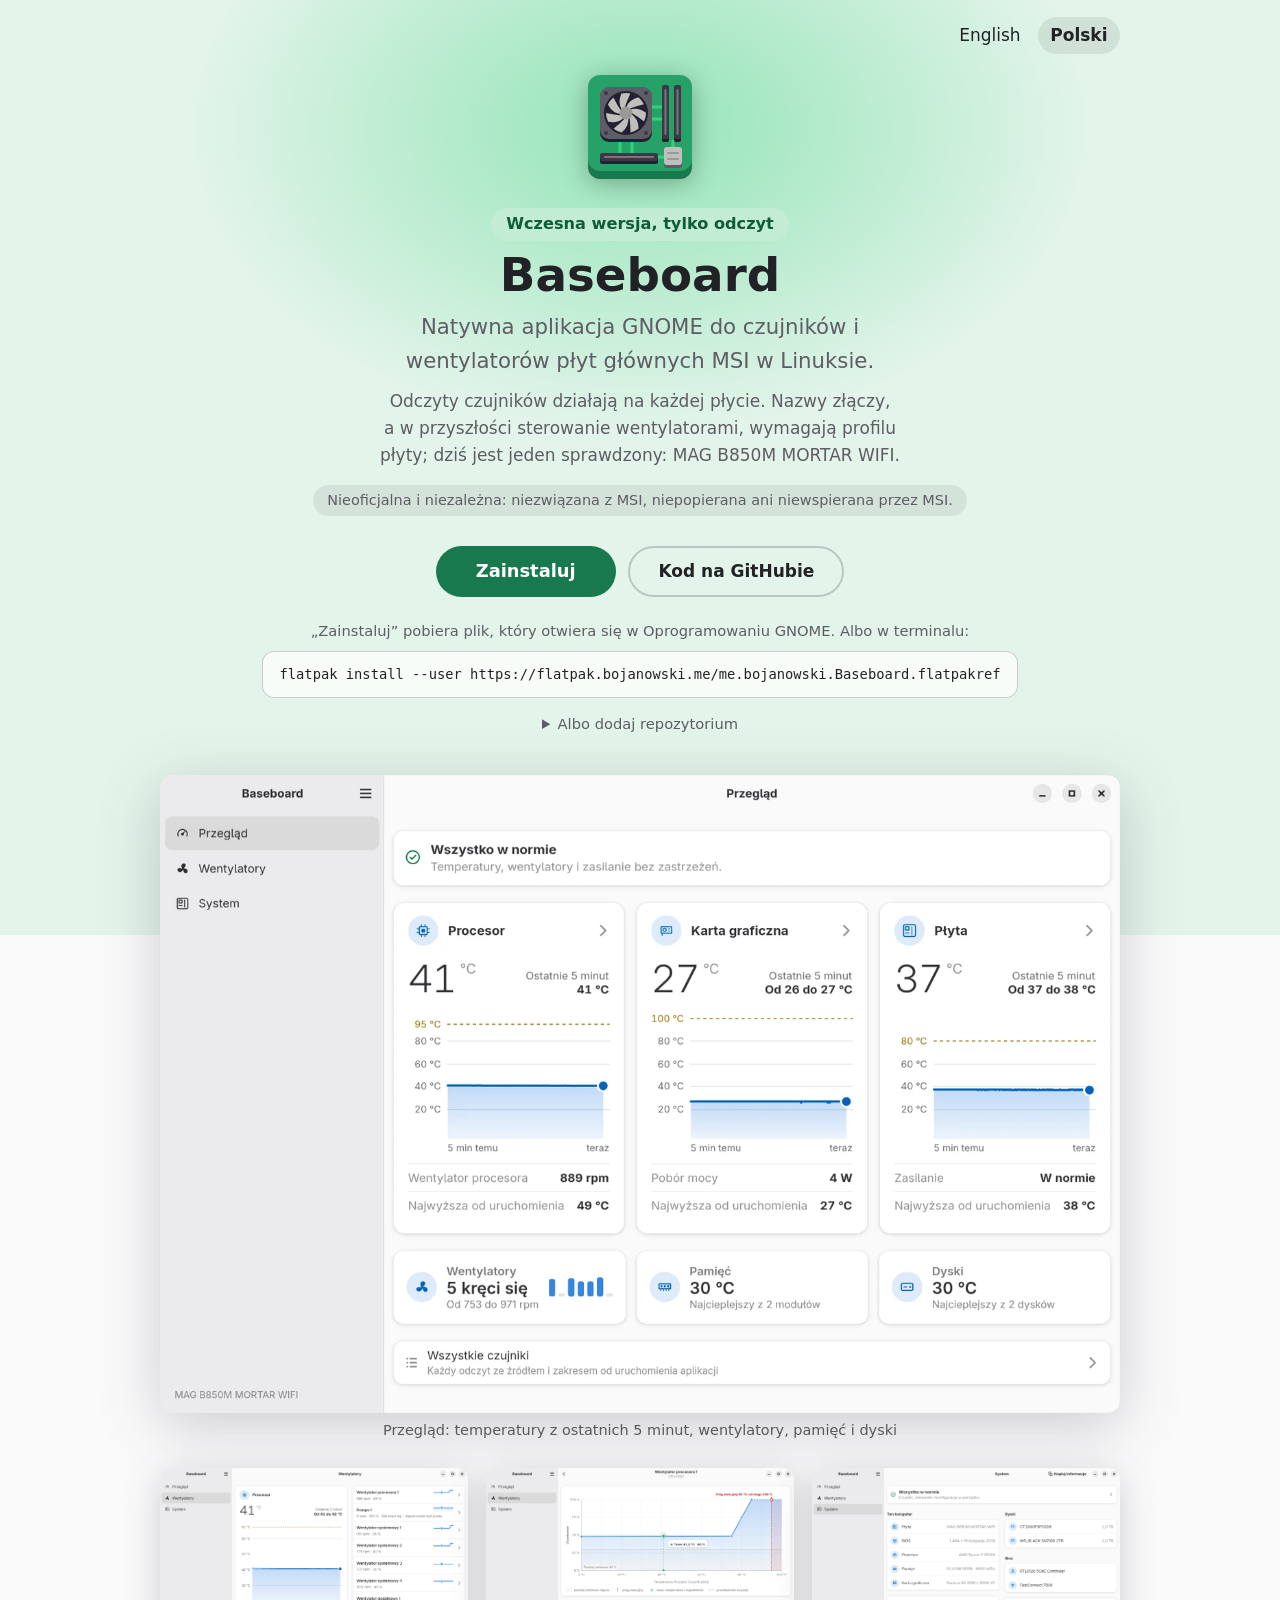
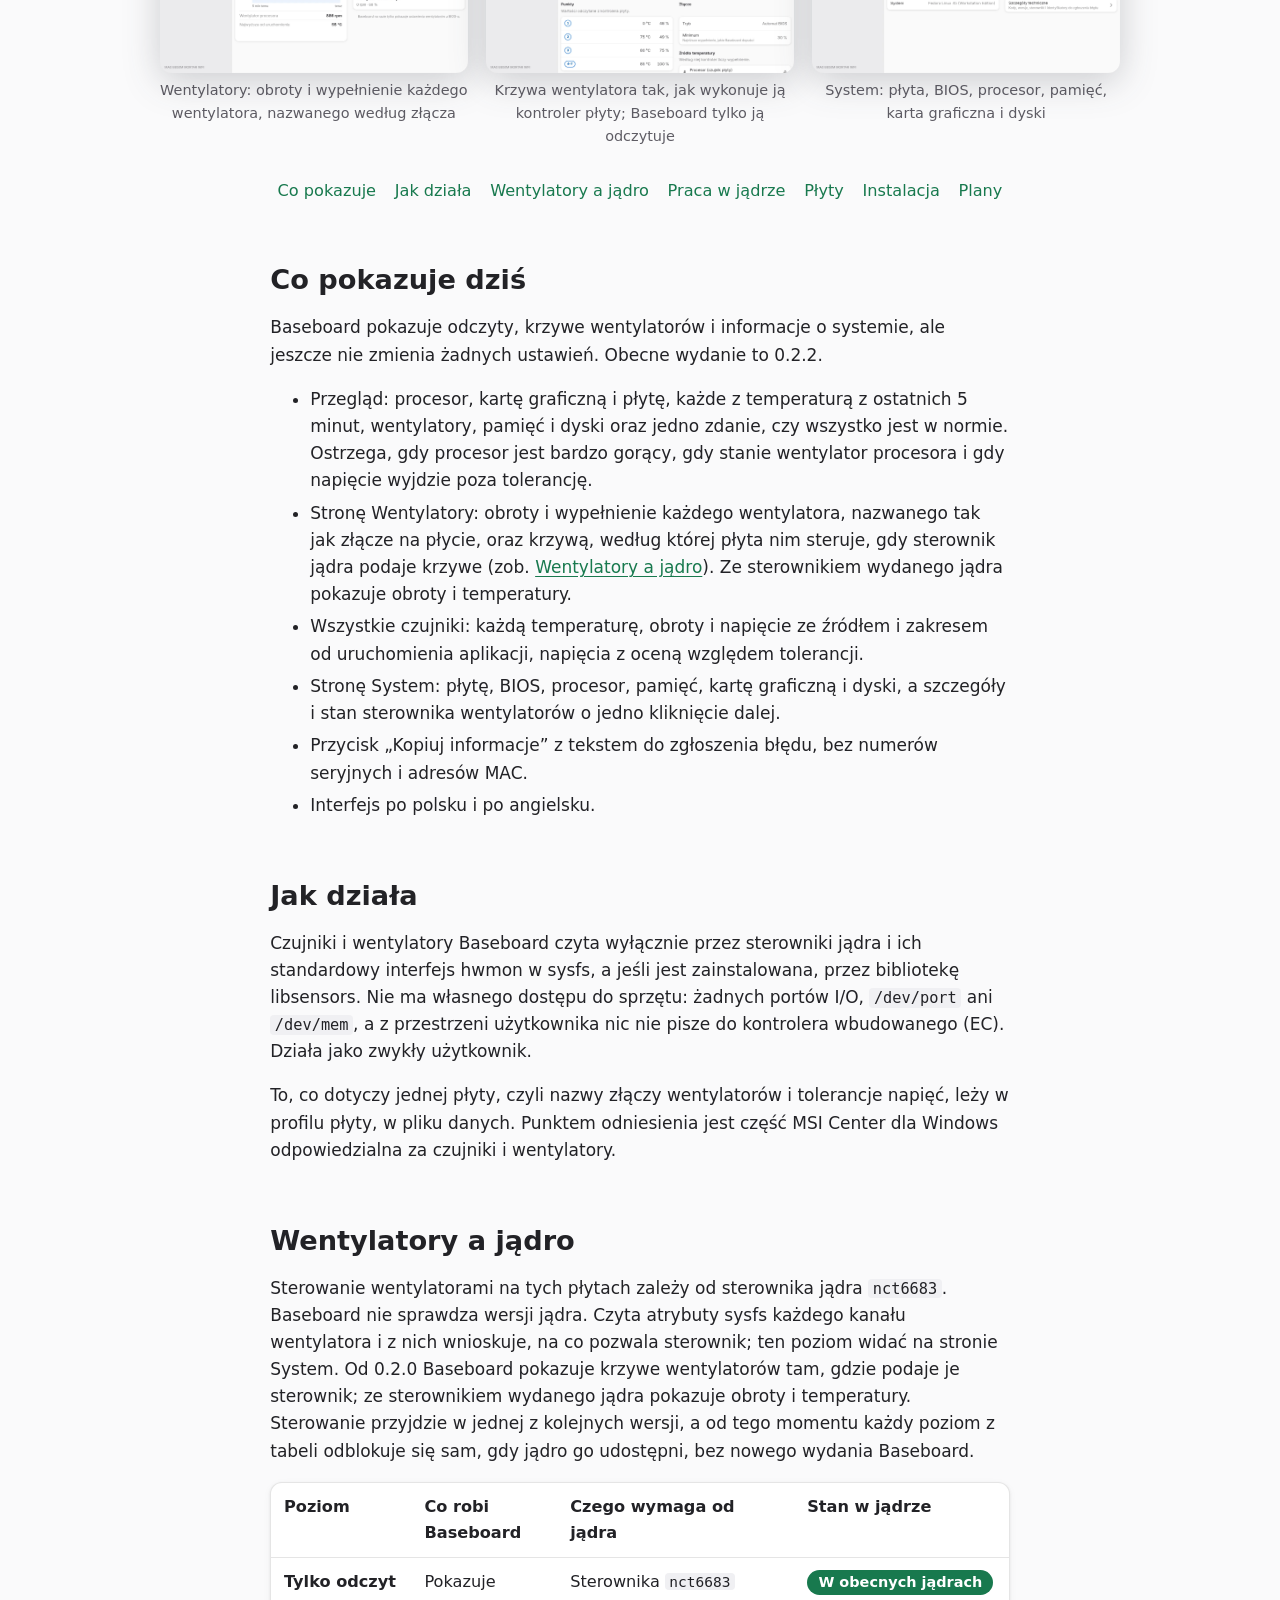
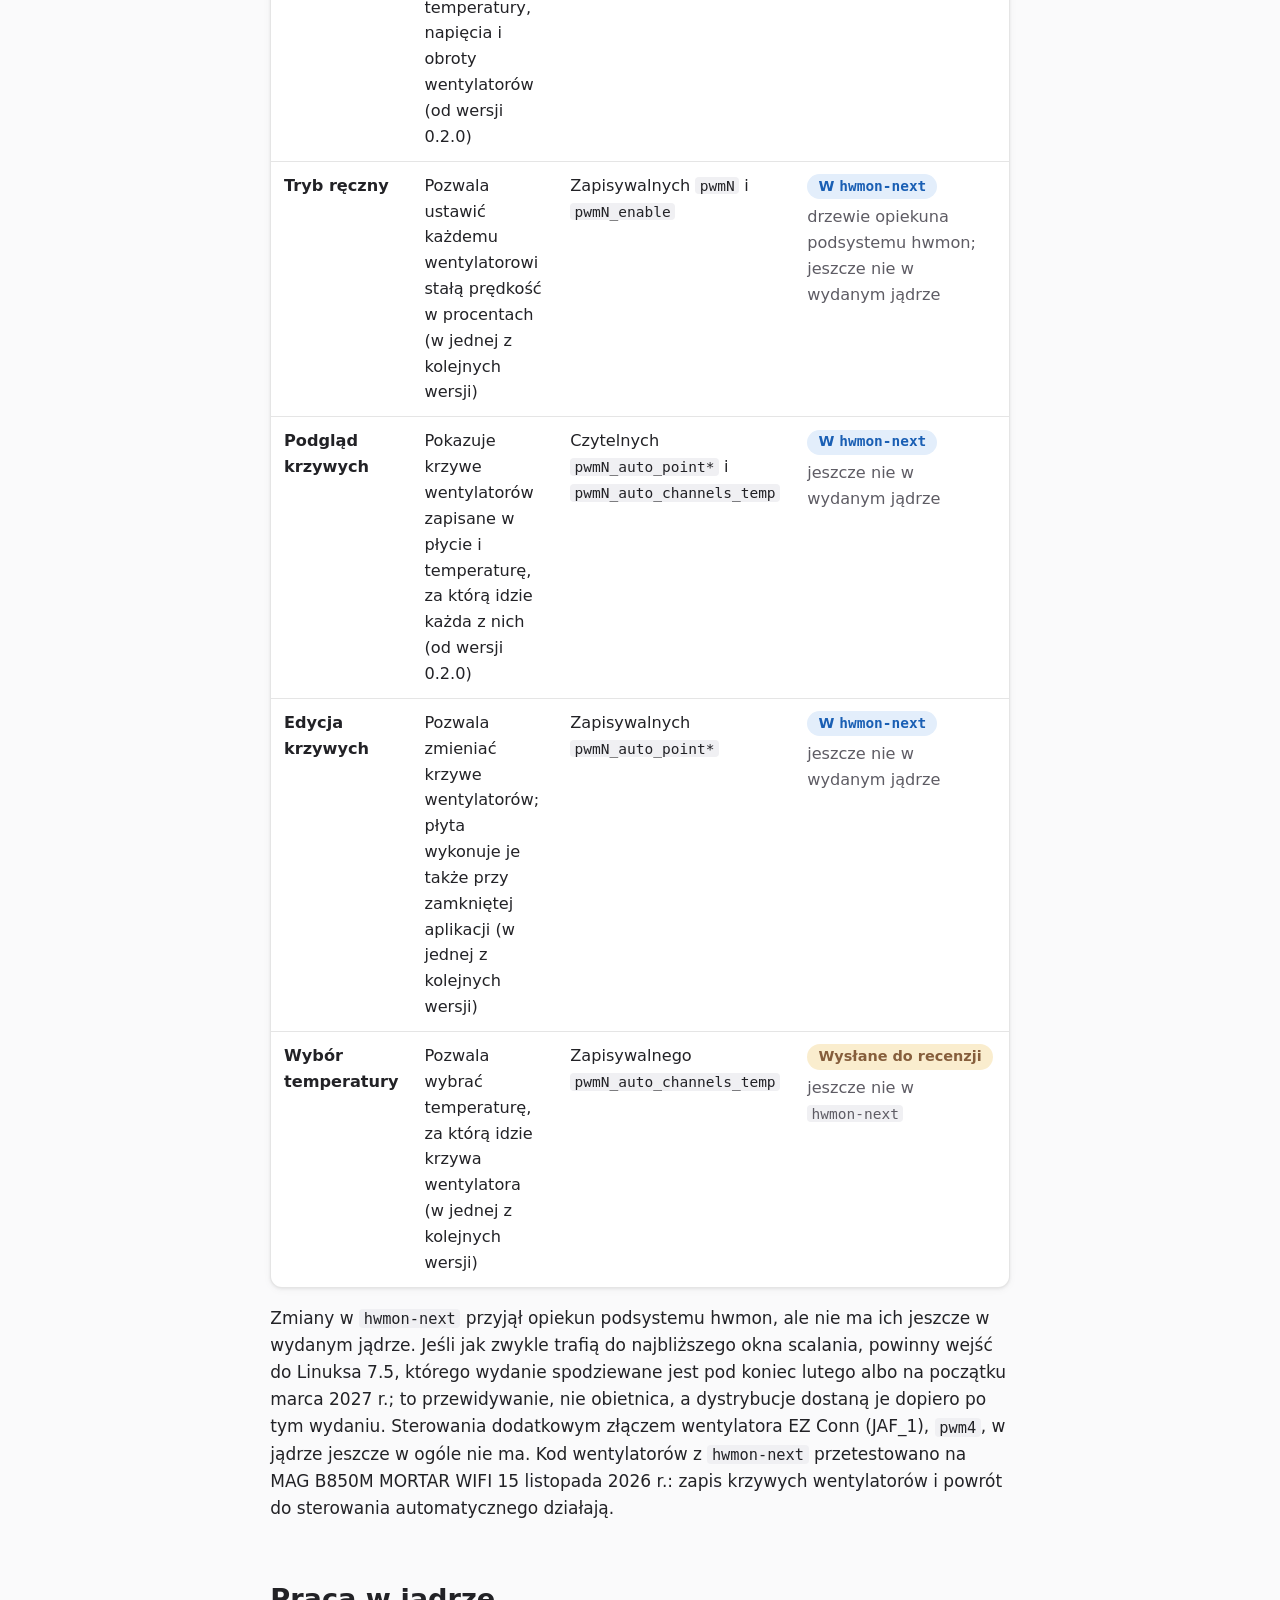
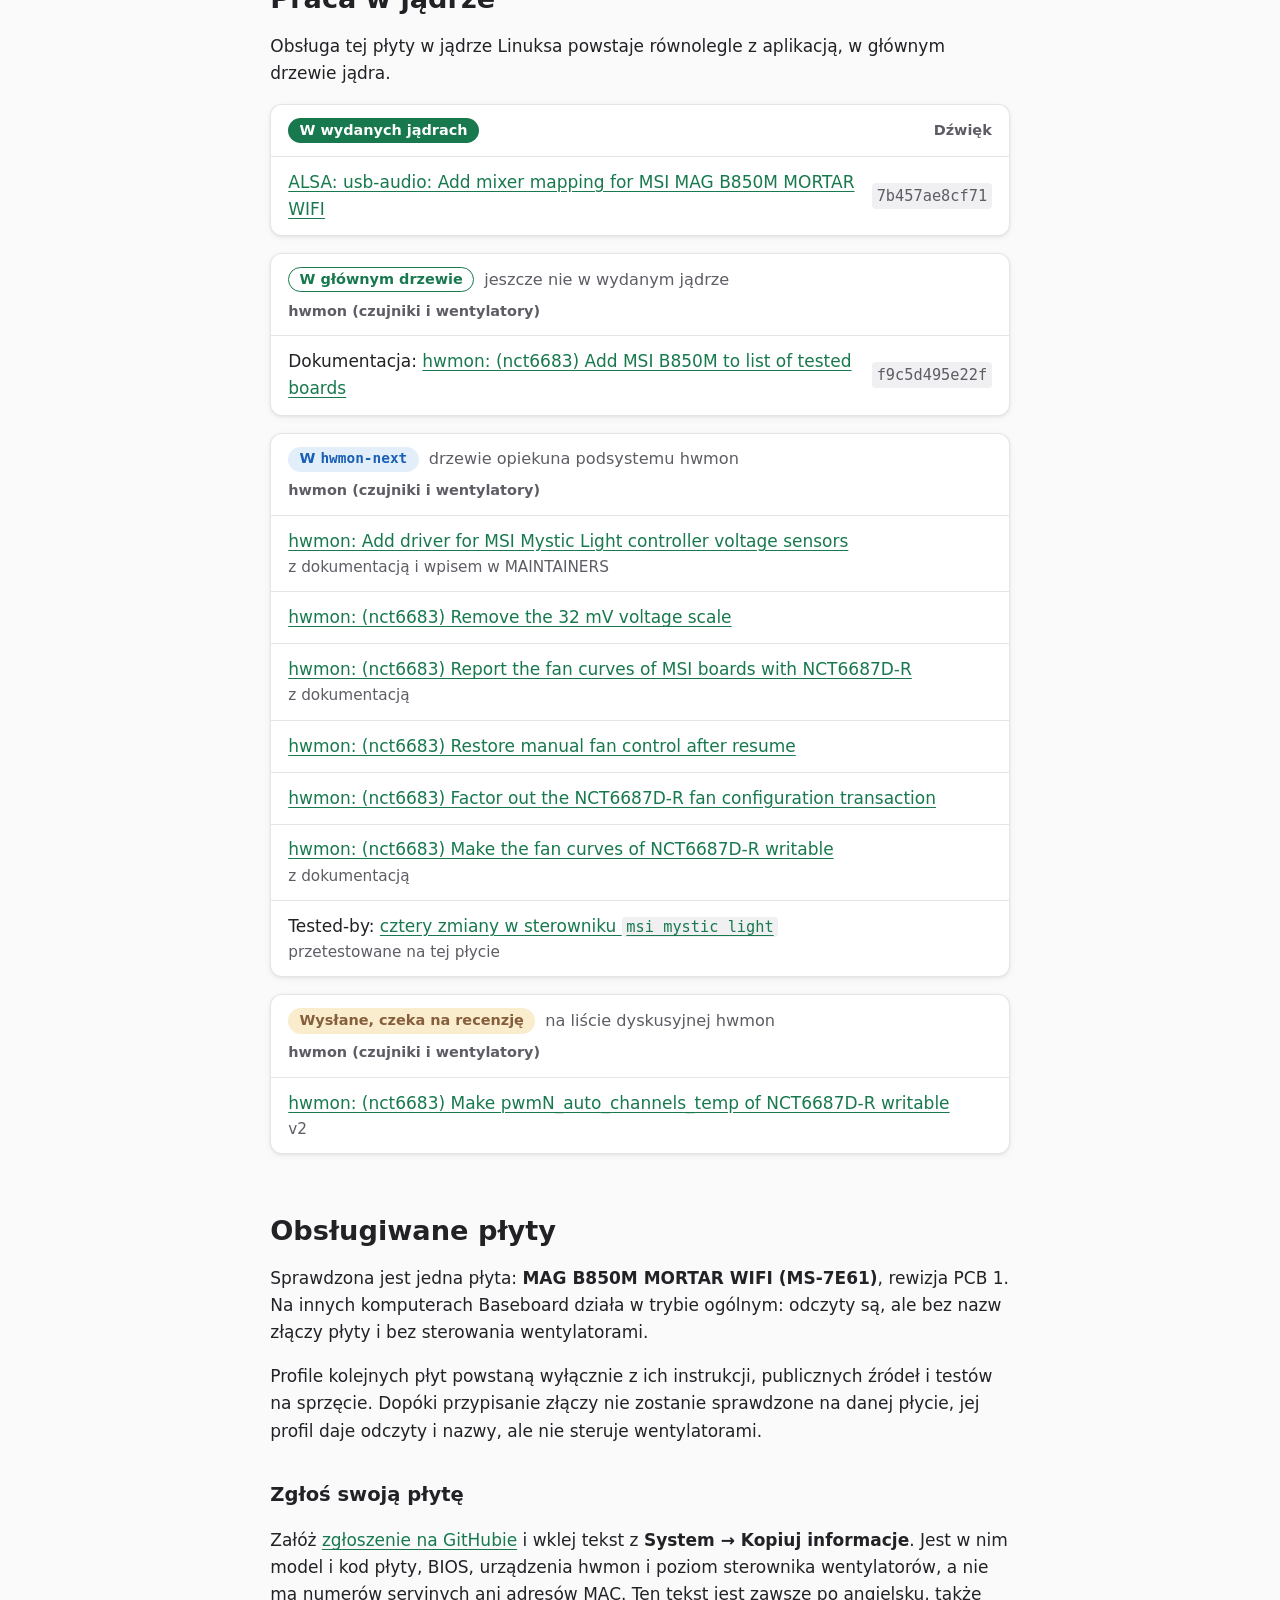
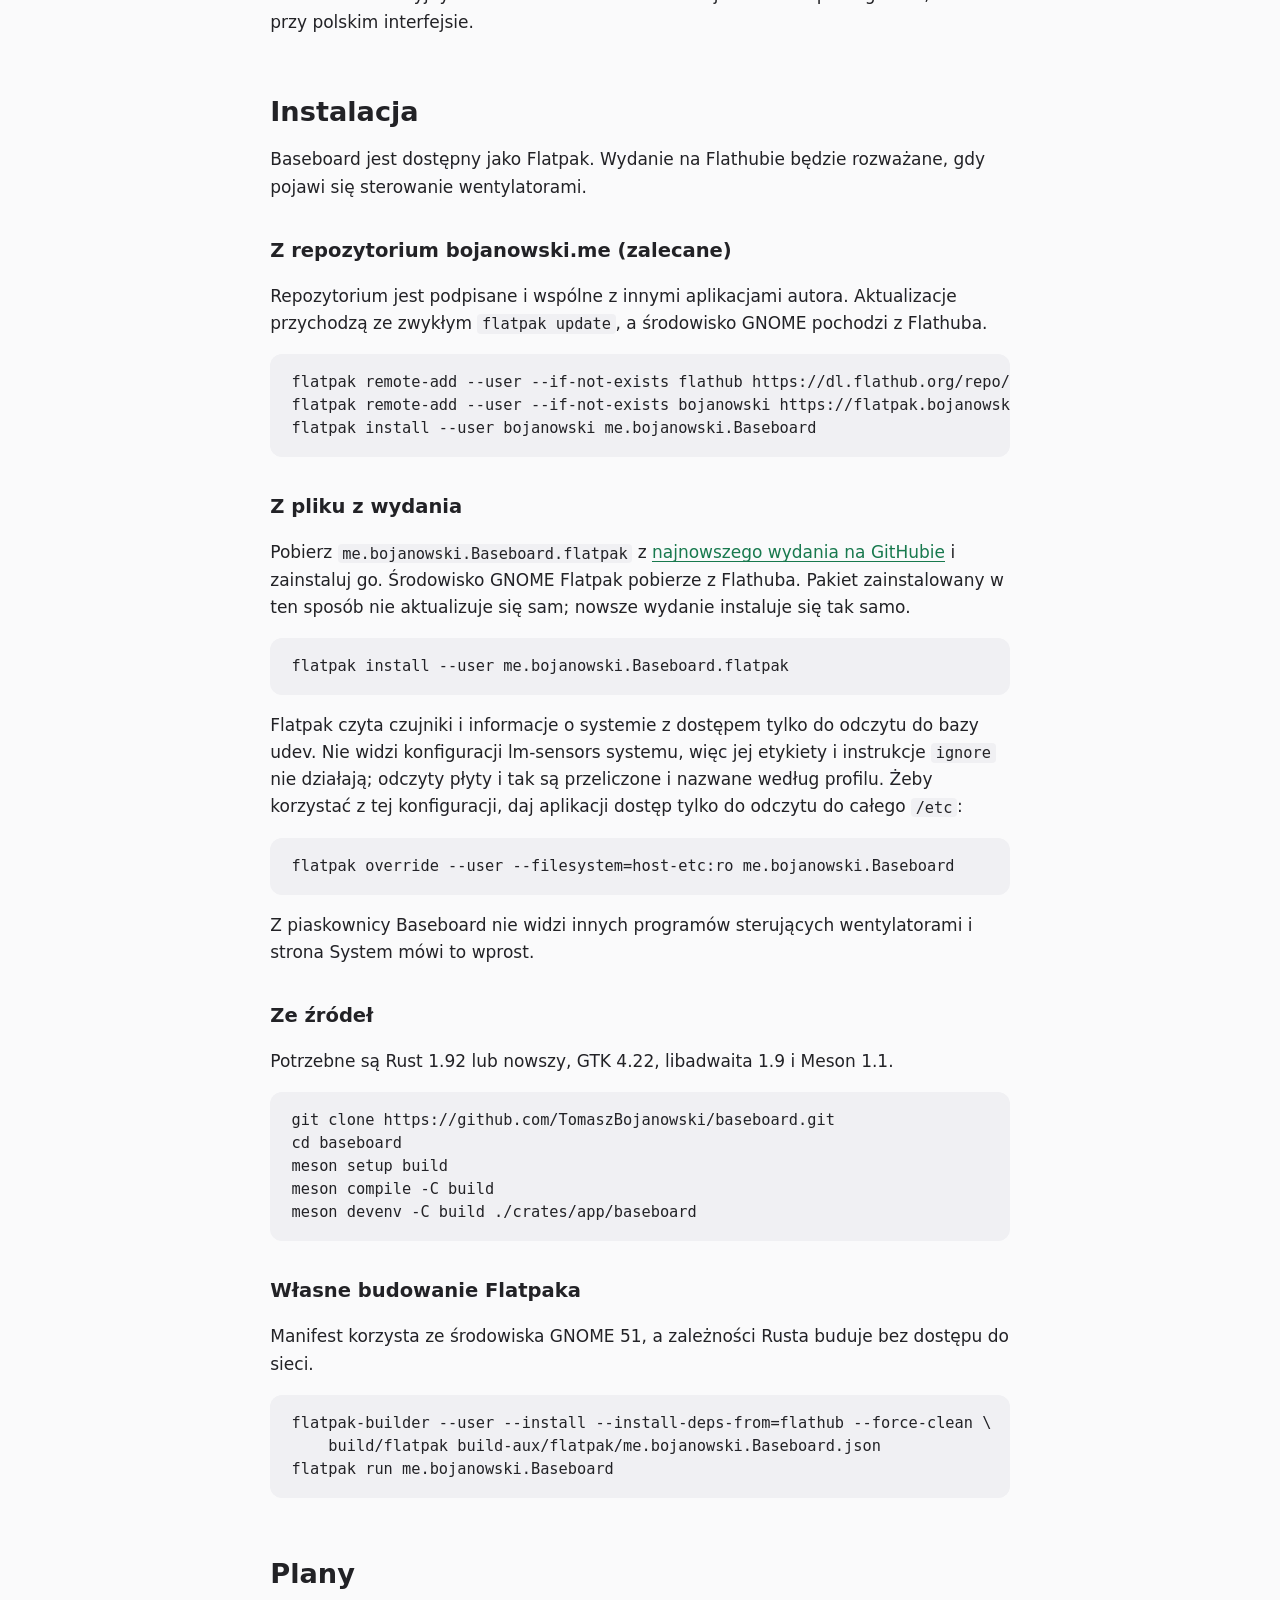
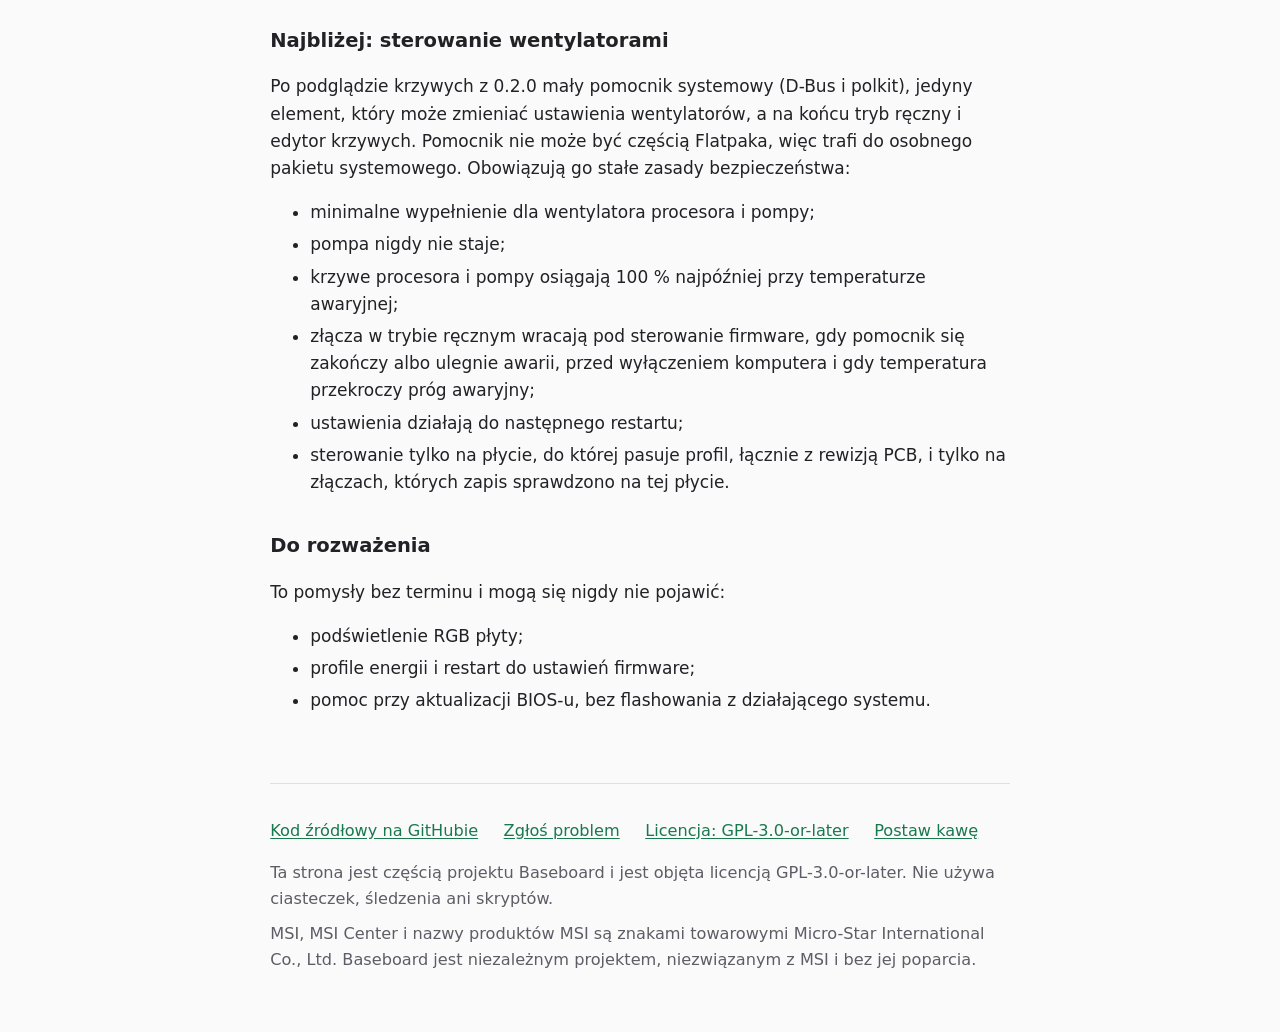
==== commit befdcbe4: "Add the screenshots of 0.2.2 and show them everywhere Sixteen PNG windows of release 0.2.2 with thei" ====
--- a/website/pl/index.html
+++ b/website/pl/index.html
@@ -10,7 +10,7 @@
 <meta property="og:url" content="https://baseboard.bojanowski.me/pl/">
 <meta property="og:title" content="Baseboard: czujniki i wentylatory płyt głównych MSI w Linuksie">
 <meta property="og:description" content="Natywna aplikacja GNOME do czujników i wentylatorów płyt głównych MSI w Linuksie. Wczesna wersja, tylko odczyt.">
-<meta property="og:image" content="https://baseboard.bojanowski.me/screenshots/0.2.0/overview-pl.png">
+<meta property="og:image" content="https://baseboard.bojanowski.me/screenshots/0.2.2/overview-pl.png">
 <meta property="og:image:width" content="1572">
 <meta property="og:image:height" content="1072">
 <meta property="og:image:alt" content="Strona Przegląd: na górze „Wszystko w normie”; karty procesora, karty graficznej i płyty, każda z temperaturą, linią ostatnich 5 minut i najwyższą wartością od uruchomienia; kafelki wentylatorów, pamięci i dysków.">
@@ -63,30 +63,30 @@
 <section class="shots" aria-label="Zrzuty ekranu">
 <figure class="shot main-shot">
 <picture>
-<source srcset="../screenshots/0.2.0/overview-dark-pl.webp" media="(prefers-color-scheme: dark)">
-<img src="../screenshots/0.2.0/overview-pl.webp" width="1400" height="930" alt="Strona Przegląd: na górze „Wszystko w normie”; karty procesora, karty graficznej i płyty, każda z temperaturą, linią ostatnich 5 minut i najwyższą wartością od uruchomienia; kafelki wentylatorów, pamięci i dysków oraz wiersz, który otwiera wszystkie czujniki.">
+<source srcset="../screenshots/0.2.2/overview-dark-pl.webp" media="(prefers-color-scheme: dark)">
+<img src="../screenshots/0.2.2/overview-pl.webp" width="1400" height="930" alt="Strona Przegląd: na górze „Wszystko w normie”; karty procesora, karty graficznej i płyty, każda z temperaturą, linią ostatnich 5 minut i najwyższą wartością od uruchomienia; kafelki wentylatorów, pamięci i dysków oraz wiersz, który otwiera wszystkie czujniki.">
 </picture>
 <figcaption>Przegląd: temperatury z ostatnich 5 minut, wentylatory, pamięć i dyski</figcaption>
 </figure>
 <div class="shot-row">
 <figure class="shot">
 <picture>
-<source srcset="../screenshots/0.2.0/fans-dark-pl.webp" media="(prefers-color-scheme: dark)">
-<img src="../screenshots/0.2.0/fans-pl.webp" width="1400" height="930" loading="lazy" alt="Strona Wentylatory: karta procesora z temperaturą i obrotami wentylatora procesora oraz lista wentylatorów nazwanych według złączy, z obrotami, wypełnieniem i małą krzywą tam, gdzie sterownik ją podaje.">
+<source srcset="../screenshots/0.2.2/fans-dark-pl.webp" media="(prefers-color-scheme: dark)">
+<img src="../screenshots/0.2.2/fans-pl.webp" width="1400" height="930" loading="lazy" alt="Strona Wentylatory: karta procesora z temperaturą i obrotami wentylatora procesora oraz lista wentylatorów nazwanych według złączy, z obrotami, wypełnieniem i małą krzywą tam, gdzie sterownik ją podaje.">
 </picture>
 <figcaption>Wentylatory: obroty i wypełnienie każdego wentylatora, nazwanego według złącza</figcaption>
 </figure>
 <figure class="shot">
 <picture>
-<source srcset="../screenshots/0.2.0/fan-curve-dark-pl.webp" media="(prefers-color-scheme: dark)">
-<img src="../screenshots/0.2.0/fan-curve-pl.webp" width="1400" height="930" loading="lazy" alt="Krzywa wentylatora procesora: wypełnienie w zależności od temperatury procesora mierzonej przez płytę, z punktem, w którym wentylator pracuje teraz, progiem awaryjnym i punktami krzywej odczytanymi z kontrolera płyty.">
+<source srcset="../screenshots/0.2.2/fan-curve-dark-pl.webp" media="(prefers-color-scheme: dark)">
+<img src="../screenshots/0.2.2/fan-curve-pl.webp" width="1400" height="930" loading="lazy" alt="Krzywa wentylatora procesora: wypełnienie w zależności od temperatury procesora mierzonej przez płytę, z punktem, w którym wentylator pracuje teraz, progiem awaryjnym i punktami krzywej odczytanymi z kontrolera płyty.">
 </picture>
 <figcaption>Krzywa wentylatora tak, jak wykonuje ją kontroler płyty; Baseboard tylko ją odczytuje</figcaption>
 </figure>
 <figure class="shot">
 <picture>
-<source srcset="../screenshots/0.2.0/system-dark-pl.webp" media="(prefers-color-scheme: dark)">
-<img src="../screenshots/0.2.0/system-pl.webp" width="1400" height="930" loading="lazy" alt="Strona System: na górze „Wszystko w normie”; płyta, BIOS z datą, procesor, pamięć i karta graficzna; dyski i karty sieciowe; system operacyjny oraz wiersz, który otwiera szczegóły techniczne.">
+<source srcset="../screenshots/0.2.2/system-dark-pl.webp" media="(prefers-color-scheme: dark)">
+<img src="../screenshots/0.2.2/system-pl.webp" width="1400" height="930" loading="lazy" alt="Strona System: na górze „Wszystko w normie”; płyta, BIOS z datą, procesor, pamięć i karta graficzna; dyski i karty sieciowe; system operacyjny oraz wiersz, który otwiera szczegóły techniczne.">
 </picture>
 <figcaption>System: płyta, BIOS, procesor, pamięć, karta graficzna i dyski</figcaption>
 </figure>
@@ -108,7 +108,7 @@
 <main id="main">
 <section id="dzis" aria-labelledby="dzis-tytul">
 <h2 id="dzis-tytul">Co pokazuje dziś</h2>
-<p>Baseboard pokazuje odczyty, krzywe wentylatorów i informacje o systemie, ale jeszcze nie zmienia żadnych ustawień. Obecne wydanie to 0.2.1.</p>
+<p>Baseboard pokazuje odczyty, krzywe wentylatorów i informacje o systemie, ale jeszcze nie zmienia żadnych ustawień. Obecne wydanie to 0.2.2.</p>
 <ul>
 <li>Przegląd: procesor, kartę graficzną i płytę, każde z temperaturą z ostatnich 5 minut, wentylatory, pamięć i dyski oraz jedno zdanie, czy wszystko jest w normie. Ostrzega, gdy procesor jest bardzo gorący, gdy stanie wentylator procesora i gdy napięcie wyjdzie poza tolerancję.</li>
 <li>Stronę Wentylatory: obroty i wypełnienie każdego wentylatora, nazwanego tak jak złącze na płycie, oraz krzywą, według której płyta nim steruje, gdy sterownik jądra podaje krzywe (zob. <a href="#jadro">Wentylatory a jądro</a>). Ze sterownikiem wydanego jądra pokazuje obroty i temperatury.</li>
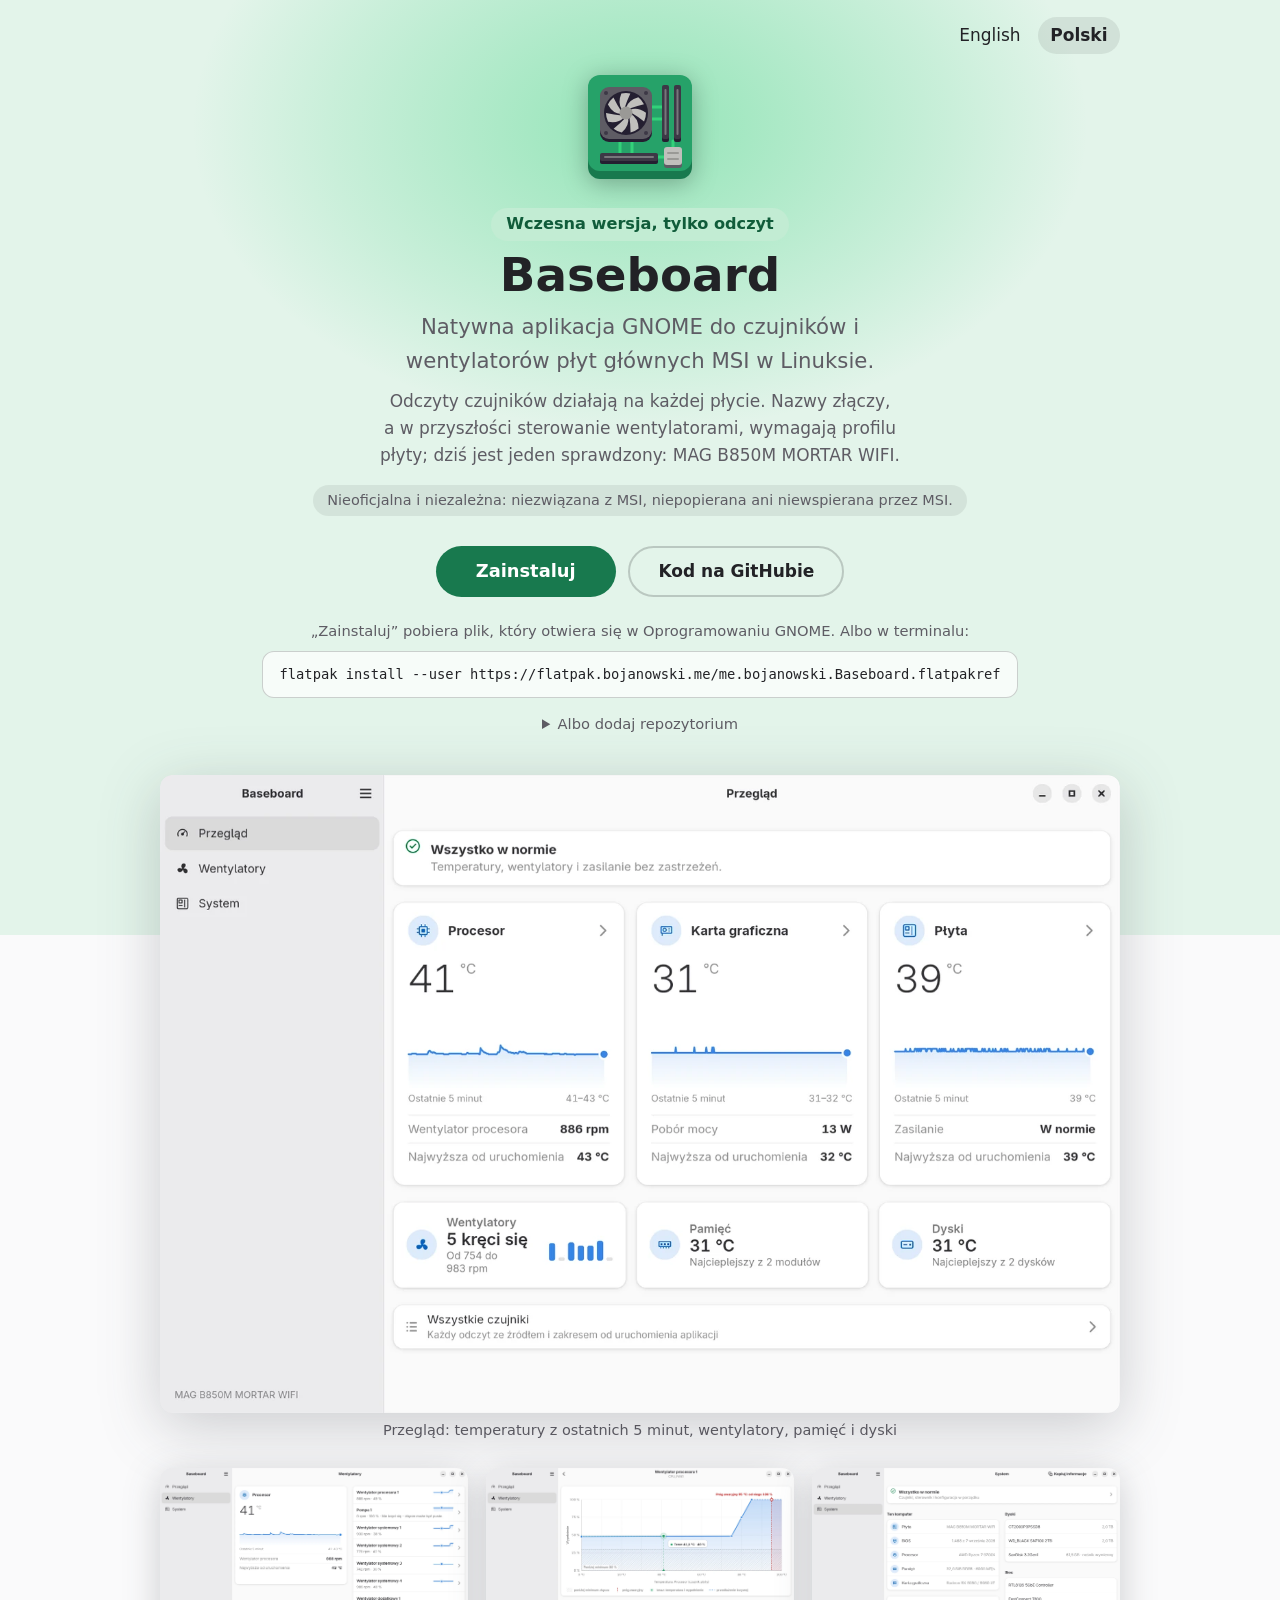
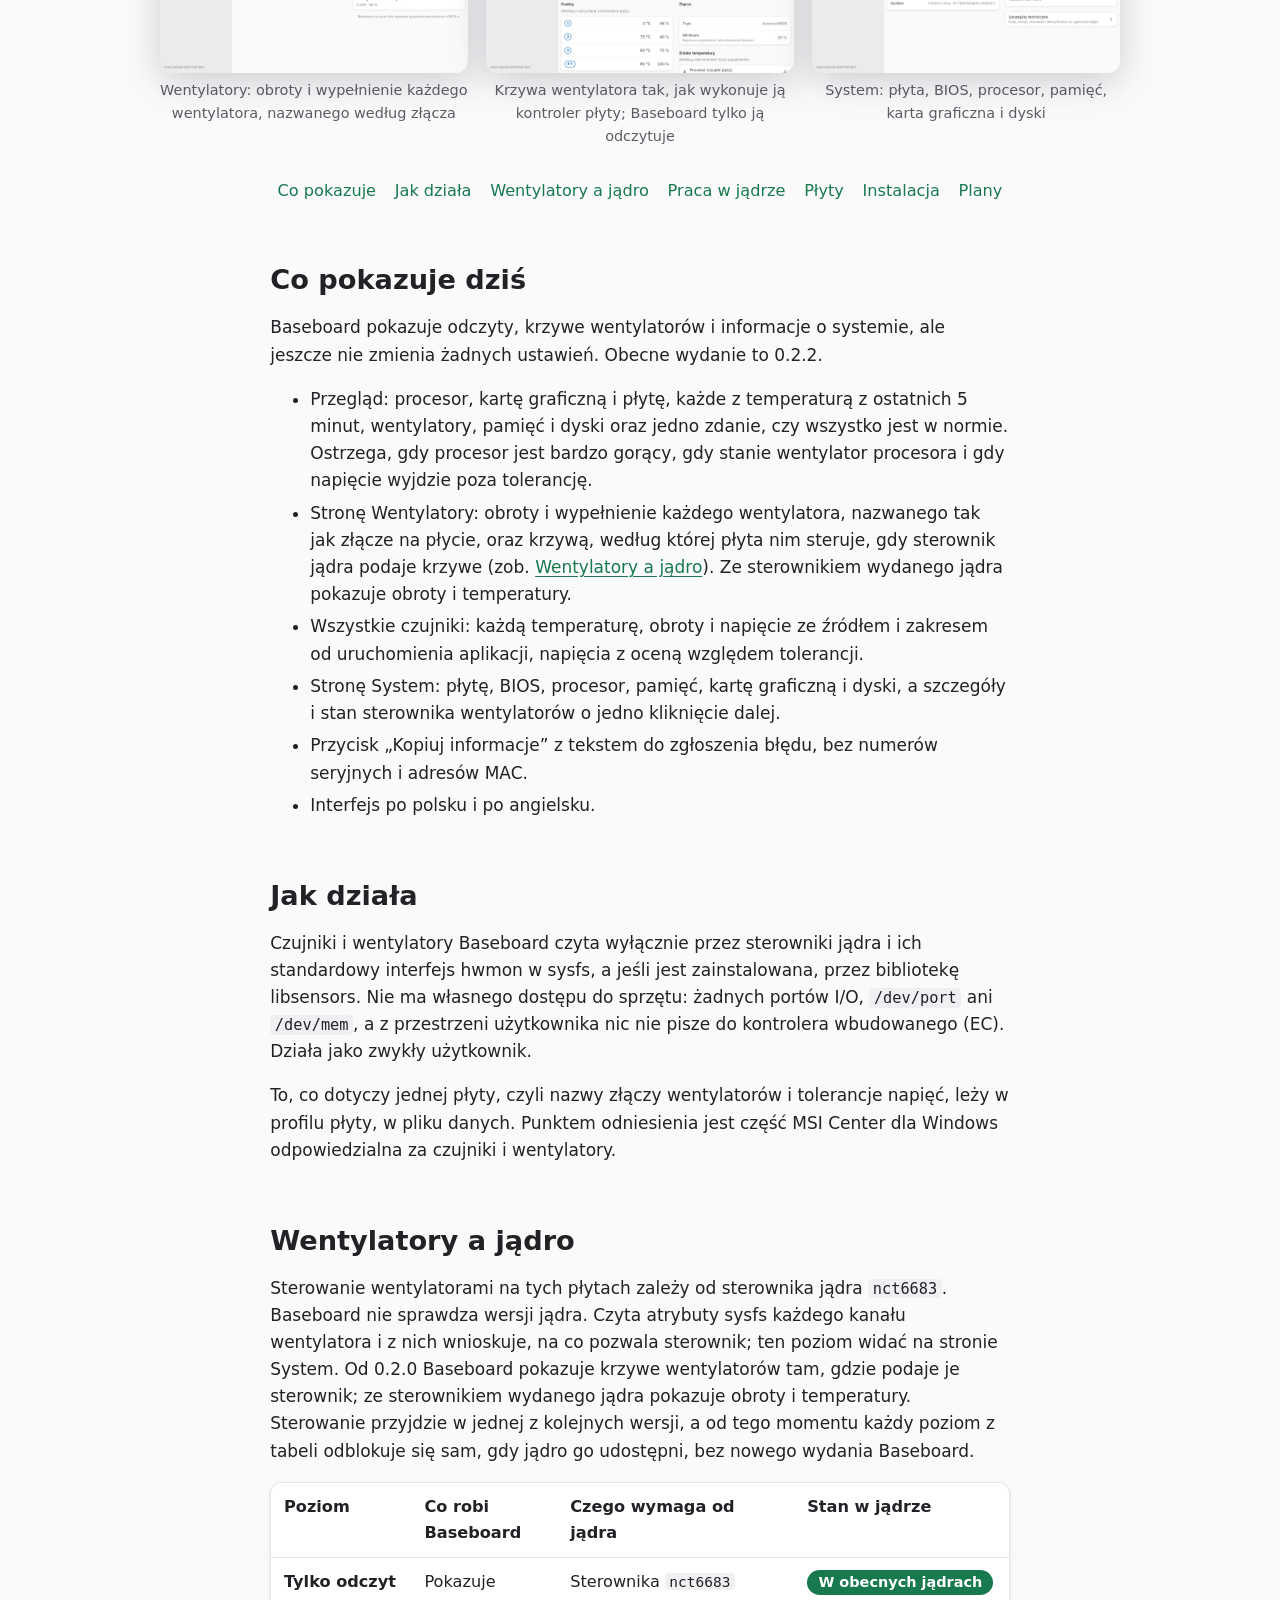
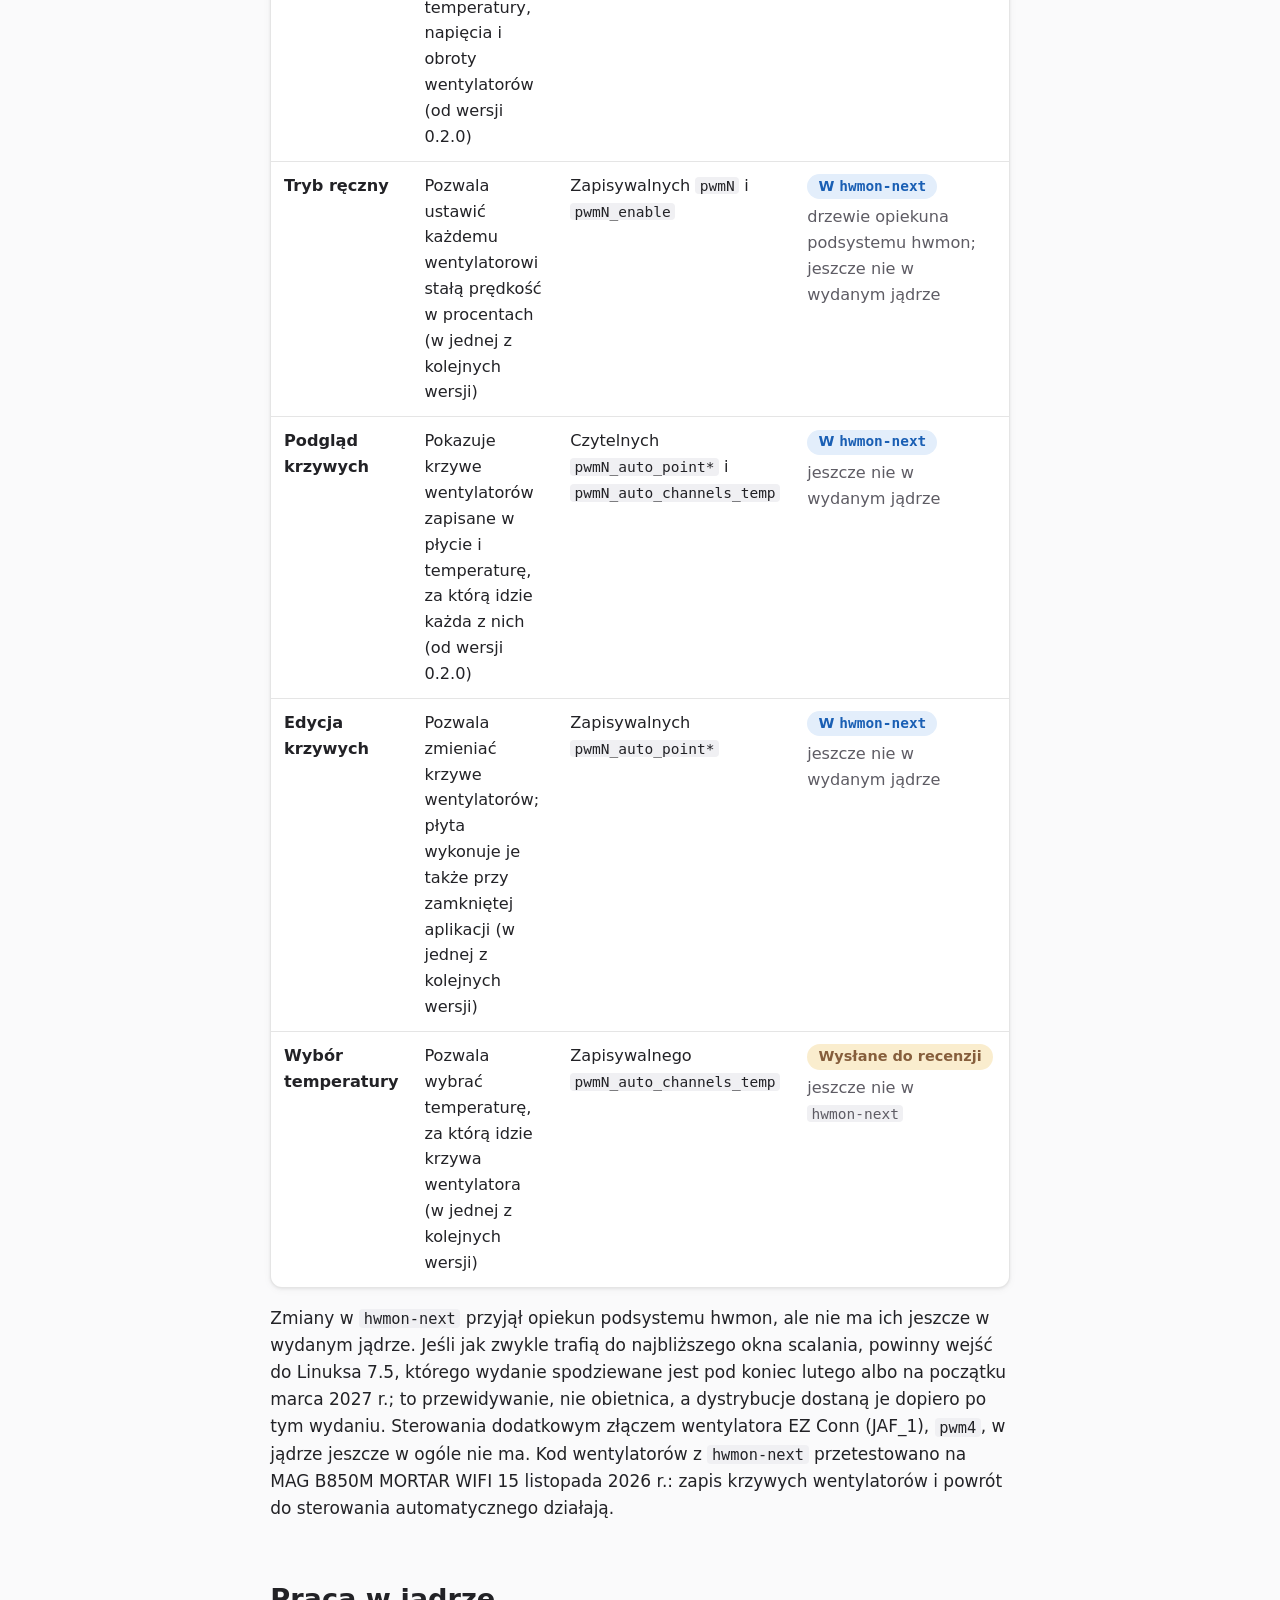
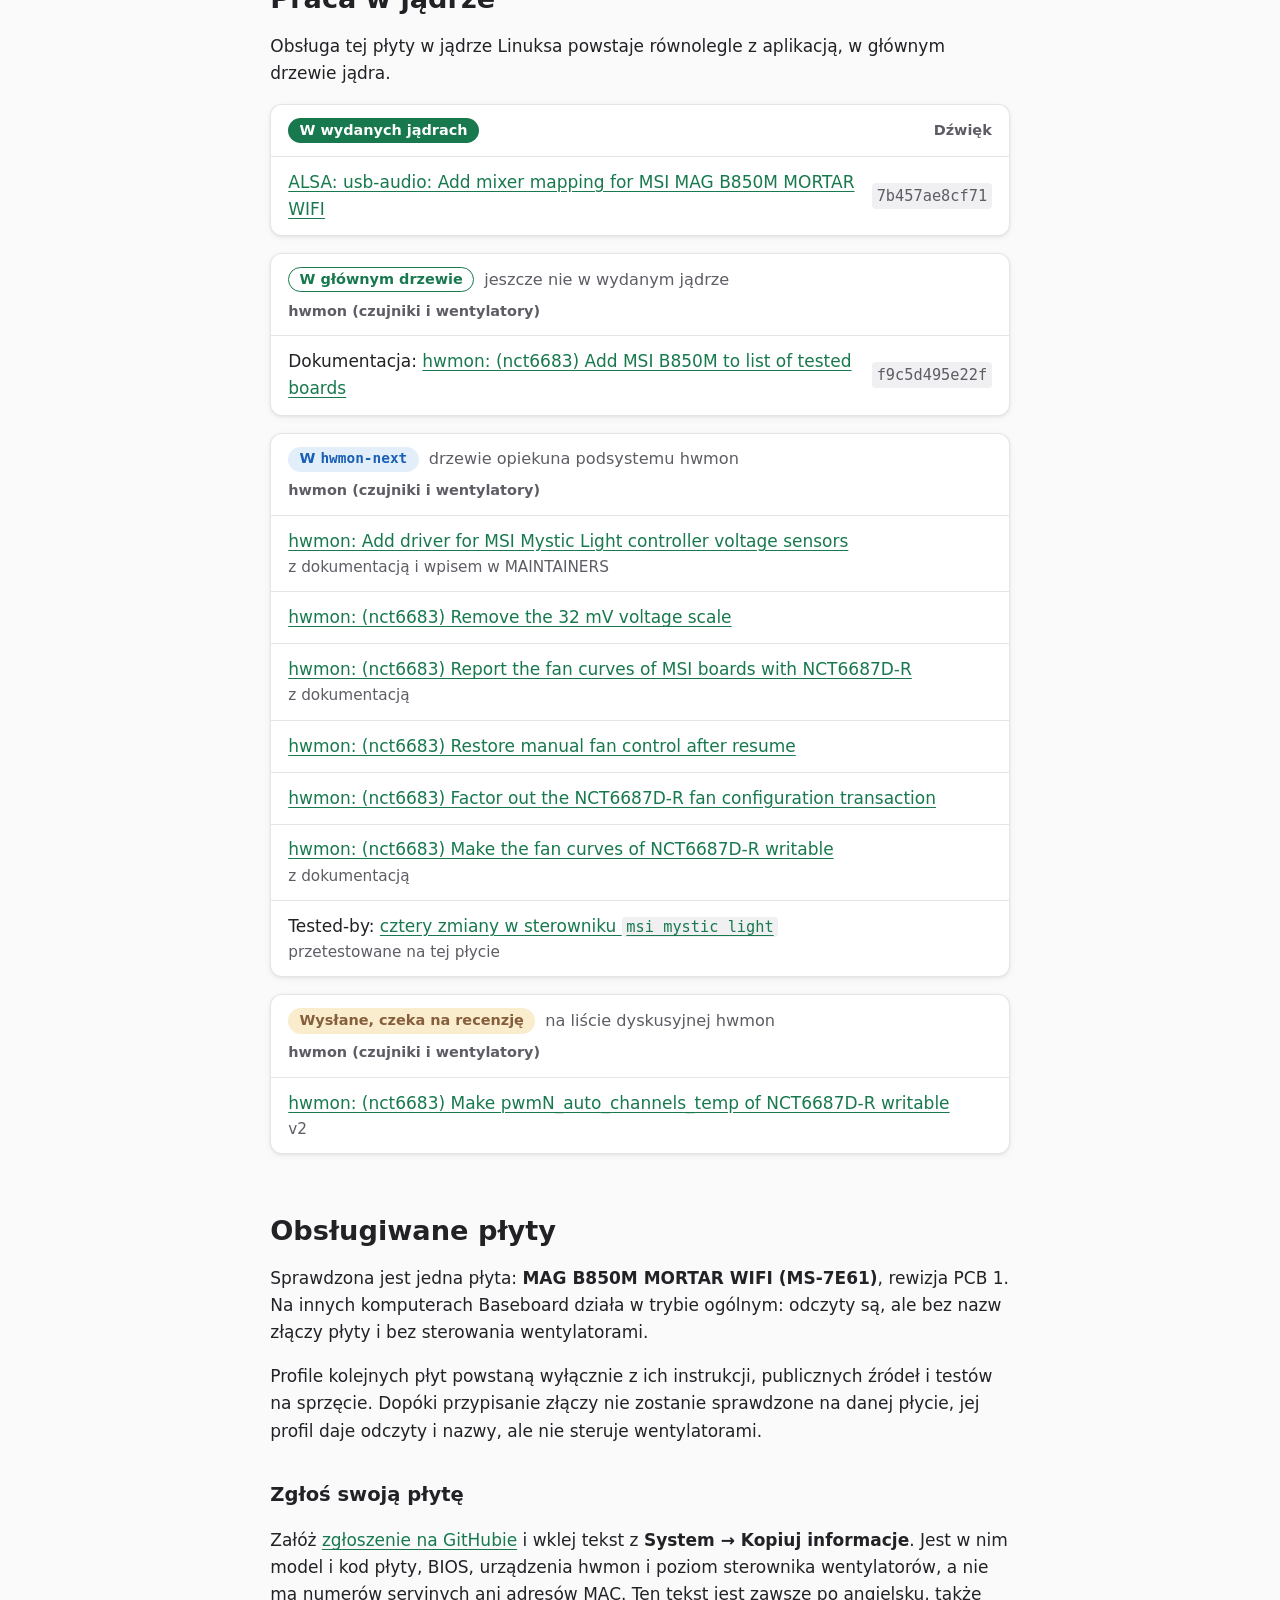
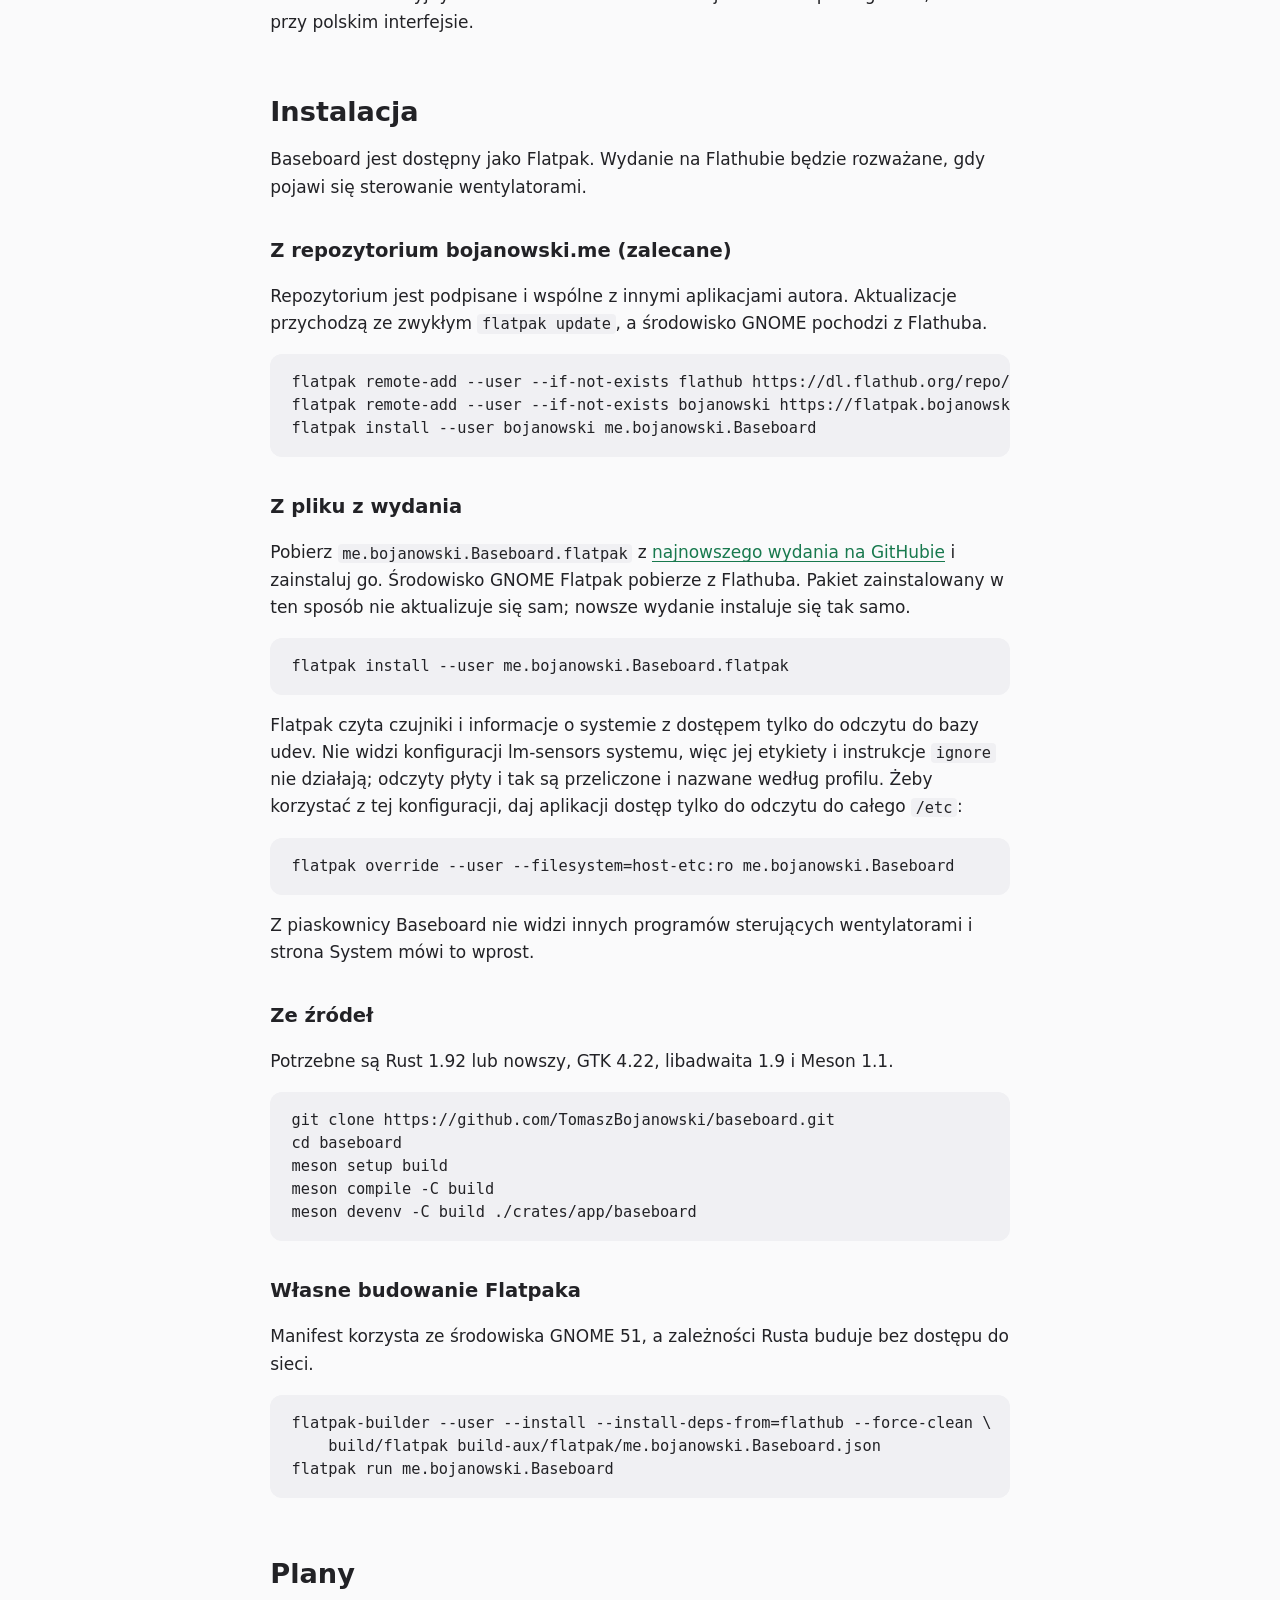
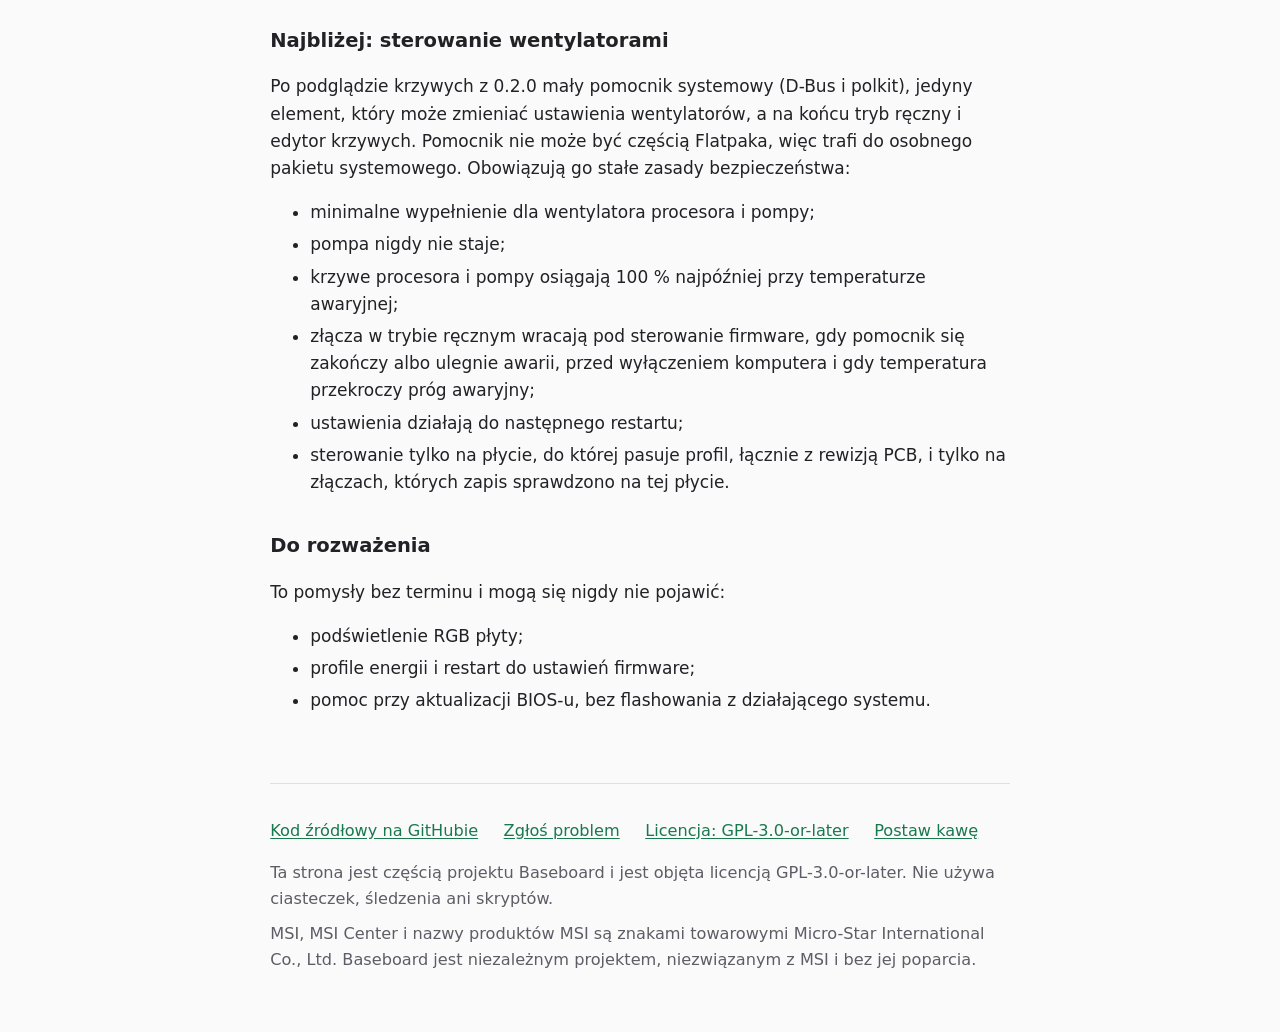
==== commit 2d8f2776: "Prepare the metainfo and version 0.2.2 Version 0.2.2 in meson.build, Cargo.toml and Cargo.lock, and " ====
--- a/website/pl/index.html
+++ b/website/pl/index.html
@@ -10,7 +10,7 @@
 <meta property="og:url" content="https://baseboard.bojanowski.me/pl/">
 <meta property="og:title" content="Baseboard: czujniki i wentylatory płyt głównych MSI w Linuksie">
 <meta property="og:description" content="Natywna aplikacja GNOME do czujników i wentylatorów płyt głównych MSI w Linuksie. Wczesna wersja, tylko odczyt.">
-<meta property="og:image" content="https://baseboard.bojanowski.me/screenshots/0.2.2/overview-pl.png">
+<meta property="og:image" content="https://baseboard.bojanowski.me/screenshots/0.2.0/overview-pl.png">
 <meta property="og:image:width" content="1572">
 <meta property="og:image:height" content="1072">
 <meta property="og:image:alt" content="Strona Przegląd: na górze „Wszystko w normie”; karty procesora, karty graficznej i płyty, każda z temperaturą, linią ostatnich 5 minut i najwyższą wartością od uruchomienia; kafelki wentylatorów, pamięci i dysków.">
@@ -63,30 +63,30 @@
 <section class="shots" aria-label="Zrzuty ekranu">
 <figure class="shot main-shot">
 <picture>
-<source srcset="../screenshots/0.2.2/overview-dark-pl.webp" media="(prefers-color-scheme: dark)">
-<img src="../screenshots/0.2.2/overview-pl.webp" width="1400" height="930" alt="Strona Przegląd: na górze „Wszystko w normie”; karty procesora, karty graficznej i płyty, każda z temperaturą, linią ostatnich 5 minut i najwyższą wartością od uruchomienia; kafelki wentylatorów, pamięci i dysków oraz wiersz, który otwiera wszystkie czujniki.">
+<source srcset="../screenshots/0.2.0/overview-dark-pl.webp" media="(prefers-color-scheme: dark)">
+<img src="../screenshots/0.2.0/overview-pl.webp" width="1400" height="930" alt="Strona Przegląd: na górze „Wszystko w normie”; karty procesora, karty graficznej i płyty, każda z temperaturą, linią ostatnich 5 minut i najwyższą wartością od uruchomienia; kafelki wentylatorów, pamięci i dysków oraz wiersz, który otwiera wszystkie czujniki.">
 </picture>
 <figcaption>Przegląd: temperatury z ostatnich 5 minut, wentylatory, pamięć i dyski</figcaption>
 </figure>
 <div class="shot-row">
 <figure class="shot">
 <picture>
-<source srcset="../screenshots/0.2.2/fans-dark-pl.webp" media="(prefers-color-scheme: dark)">
-<img src="../screenshots/0.2.2/fans-pl.webp" width="1400" height="930" loading="lazy" alt="Strona Wentylatory: karta procesora z temperaturą i obrotami wentylatora procesora oraz lista wentylatorów nazwanych według złączy, z obrotami, wypełnieniem i małą krzywą tam, gdzie sterownik ją podaje.">
+<source srcset="../screenshots/0.2.0/fans-dark-pl.webp" media="(prefers-color-scheme: dark)">
+<img src="../screenshots/0.2.0/fans-pl.webp" width="1400" height="930" loading="lazy" alt="Strona Wentylatory: karta procesora z temperaturą i obrotami wentylatora procesora oraz lista wentylatorów nazwanych według złączy, z obrotami, wypełnieniem i małą krzywą tam, gdzie sterownik ją podaje.">
 </picture>
 <figcaption>Wentylatory: obroty i wypełnienie każdego wentylatora, nazwanego według złącza</figcaption>
 </figure>
 <figure class="shot">
 <picture>
-<source srcset="../screenshots/0.2.2/fan-curve-dark-pl.webp" media="(prefers-color-scheme: dark)">
-<img src="../screenshots/0.2.2/fan-curve-pl.webp" width="1400" height="930" loading="lazy" alt="Krzywa wentylatora procesora: wypełnienie w zależności od temperatury procesora mierzonej przez płytę, z punktem, w którym wentylator pracuje teraz, progiem awaryjnym i punktami krzywej odczytanymi z kontrolera płyty.">
+<source srcset="../screenshots/0.2.0/fan-curve-dark-pl.webp" media="(prefers-color-scheme: dark)">
+<img src="../screenshots/0.2.0/fan-curve-pl.webp" width="1400" height="930" loading="lazy" alt="Krzywa wentylatora procesora: wypełnienie w zależności od temperatury procesora mierzonej przez płytę, z punktem, w którym wentylator pracuje teraz, progiem awaryjnym i punktami krzywej odczytanymi z kontrolera płyty.">
 </picture>
 <figcaption>Krzywa wentylatora tak, jak wykonuje ją kontroler płyty; Baseboard tylko ją odczytuje</figcaption>
 </figure>
 <figure class="shot">
 <picture>
-<source srcset="../screenshots/0.2.2/system-dark-pl.webp" media="(prefers-color-scheme: dark)">
-<img src="../screenshots/0.2.2/system-pl.webp" width="1400" height="930" loading="lazy" alt="Strona System: na górze „Wszystko w normie”; płyta, BIOS z datą, procesor, pamięć i karta graficzna; dyski i karty sieciowe; system operacyjny oraz wiersz, który otwiera szczegóły techniczne.">
+<source srcset="../screenshots/0.2.0/system-dark-pl.webp" media="(prefers-color-scheme: dark)">
+<img src="../screenshots/0.2.0/system-pl.webp" width="1400" height="930" loading="lazy" alt="Strona System: na górze „Wszystko w normie”; płyta, BIOS z datą, procesor, pamięć i karta graficzna; dyski i karty sieciowe; system operacyjny oraz wiersz, który otwiera szczegóły techniczne.">
 </picture>
 <figcaption>System: płyta, BIOS, procesor, pamięć, karta graficzna i dyski</figcaption>
 </figure>
